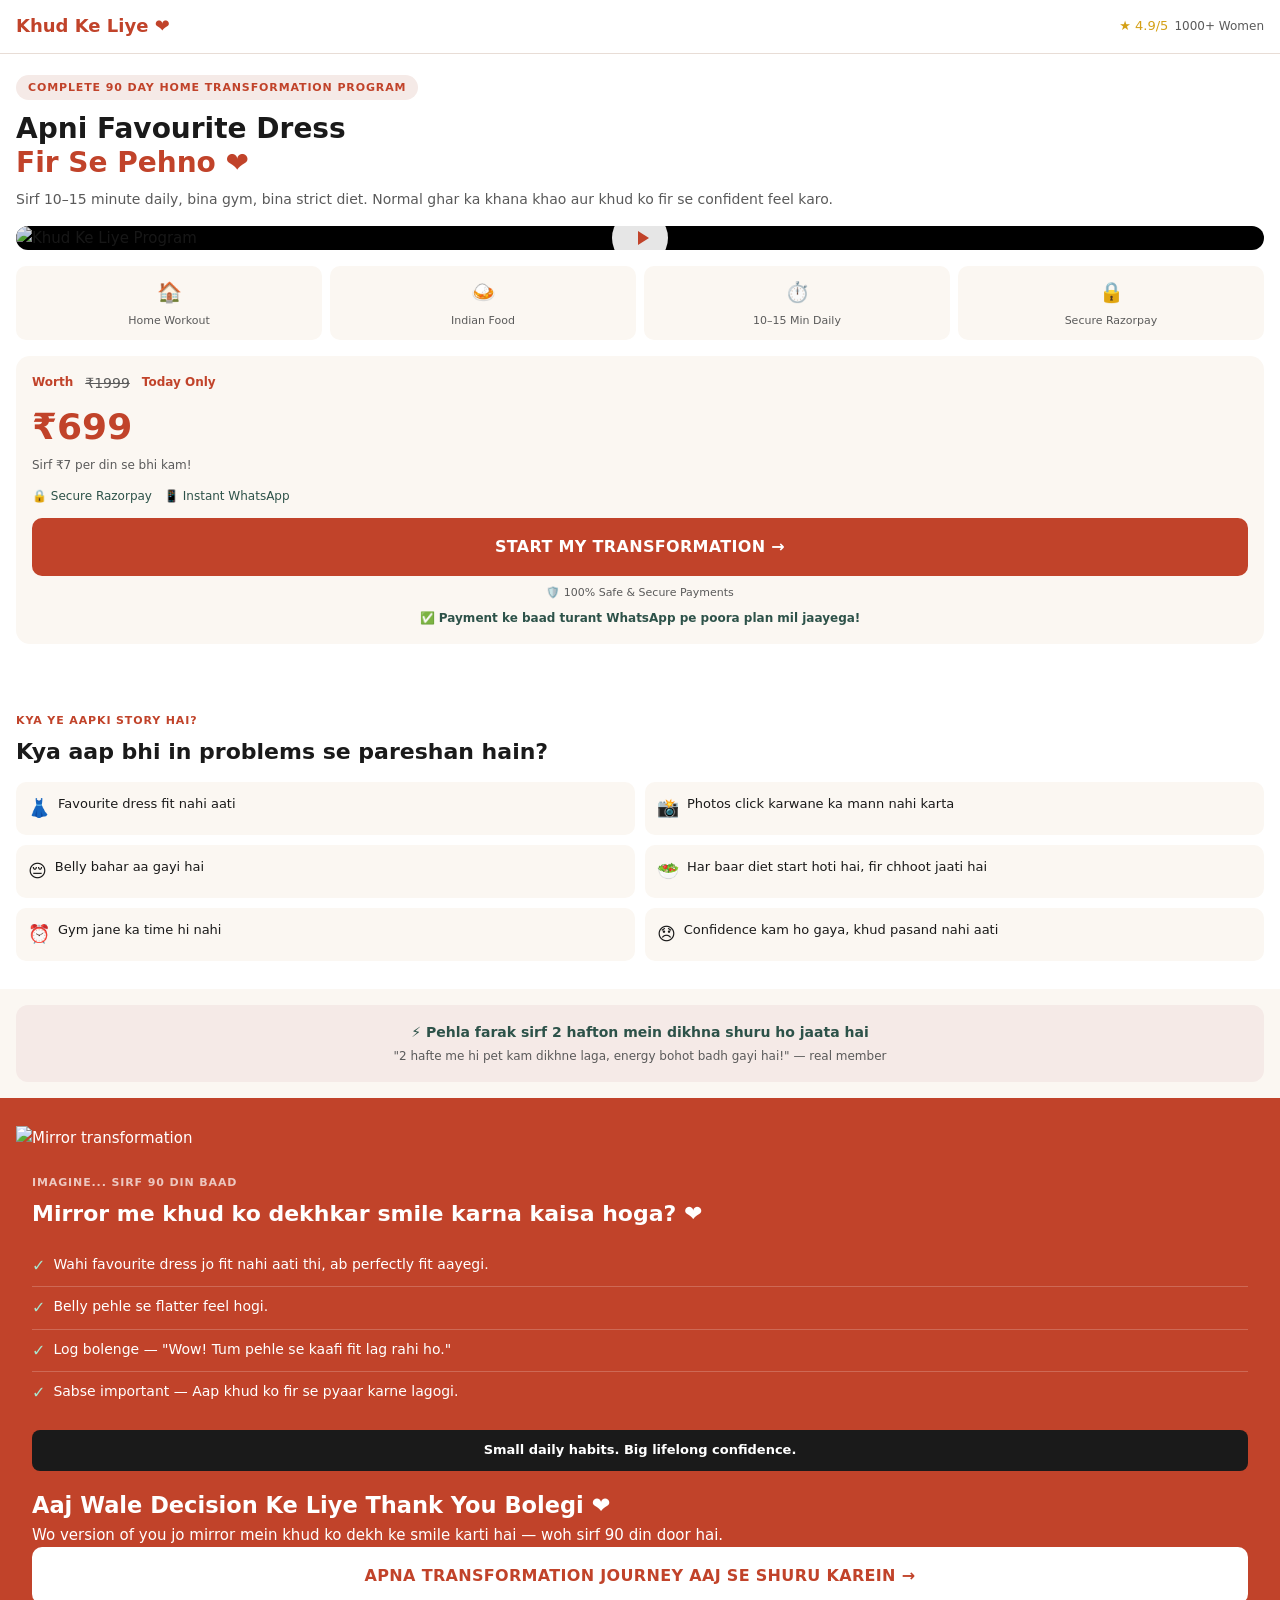
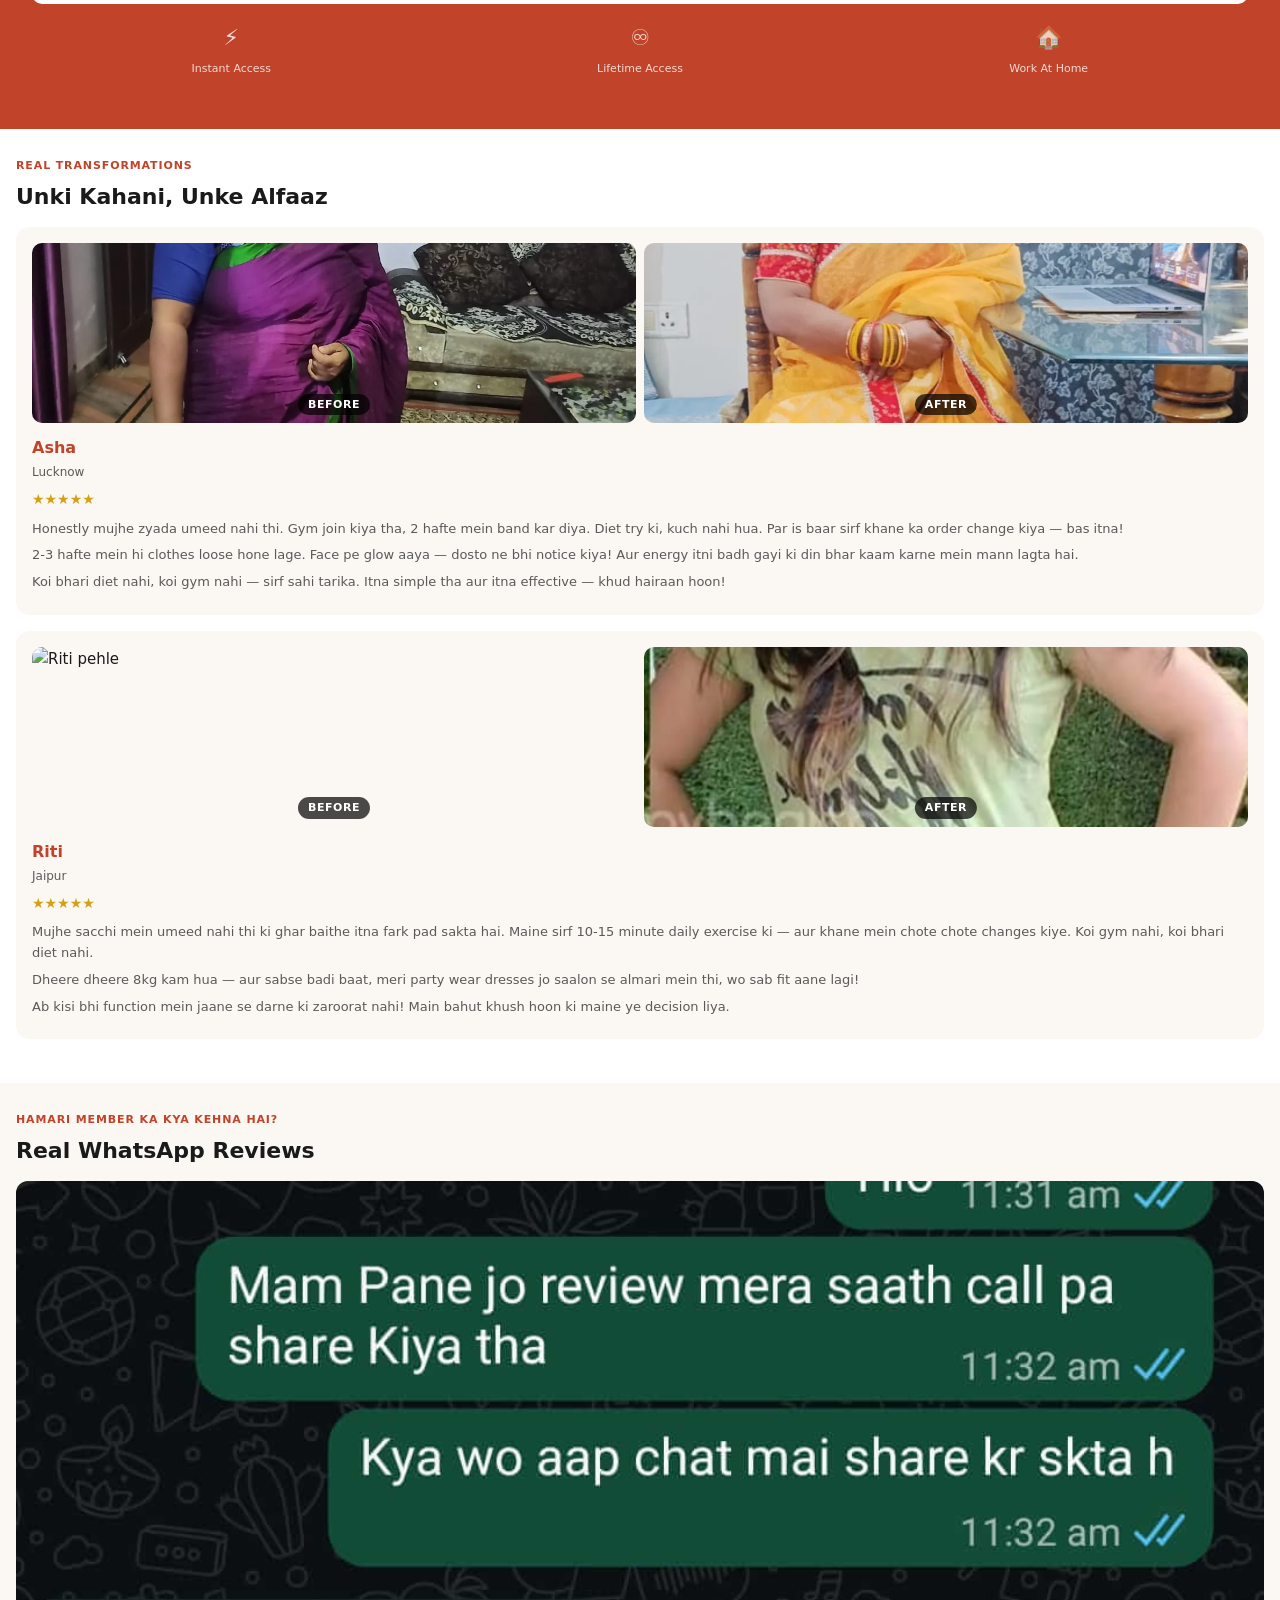
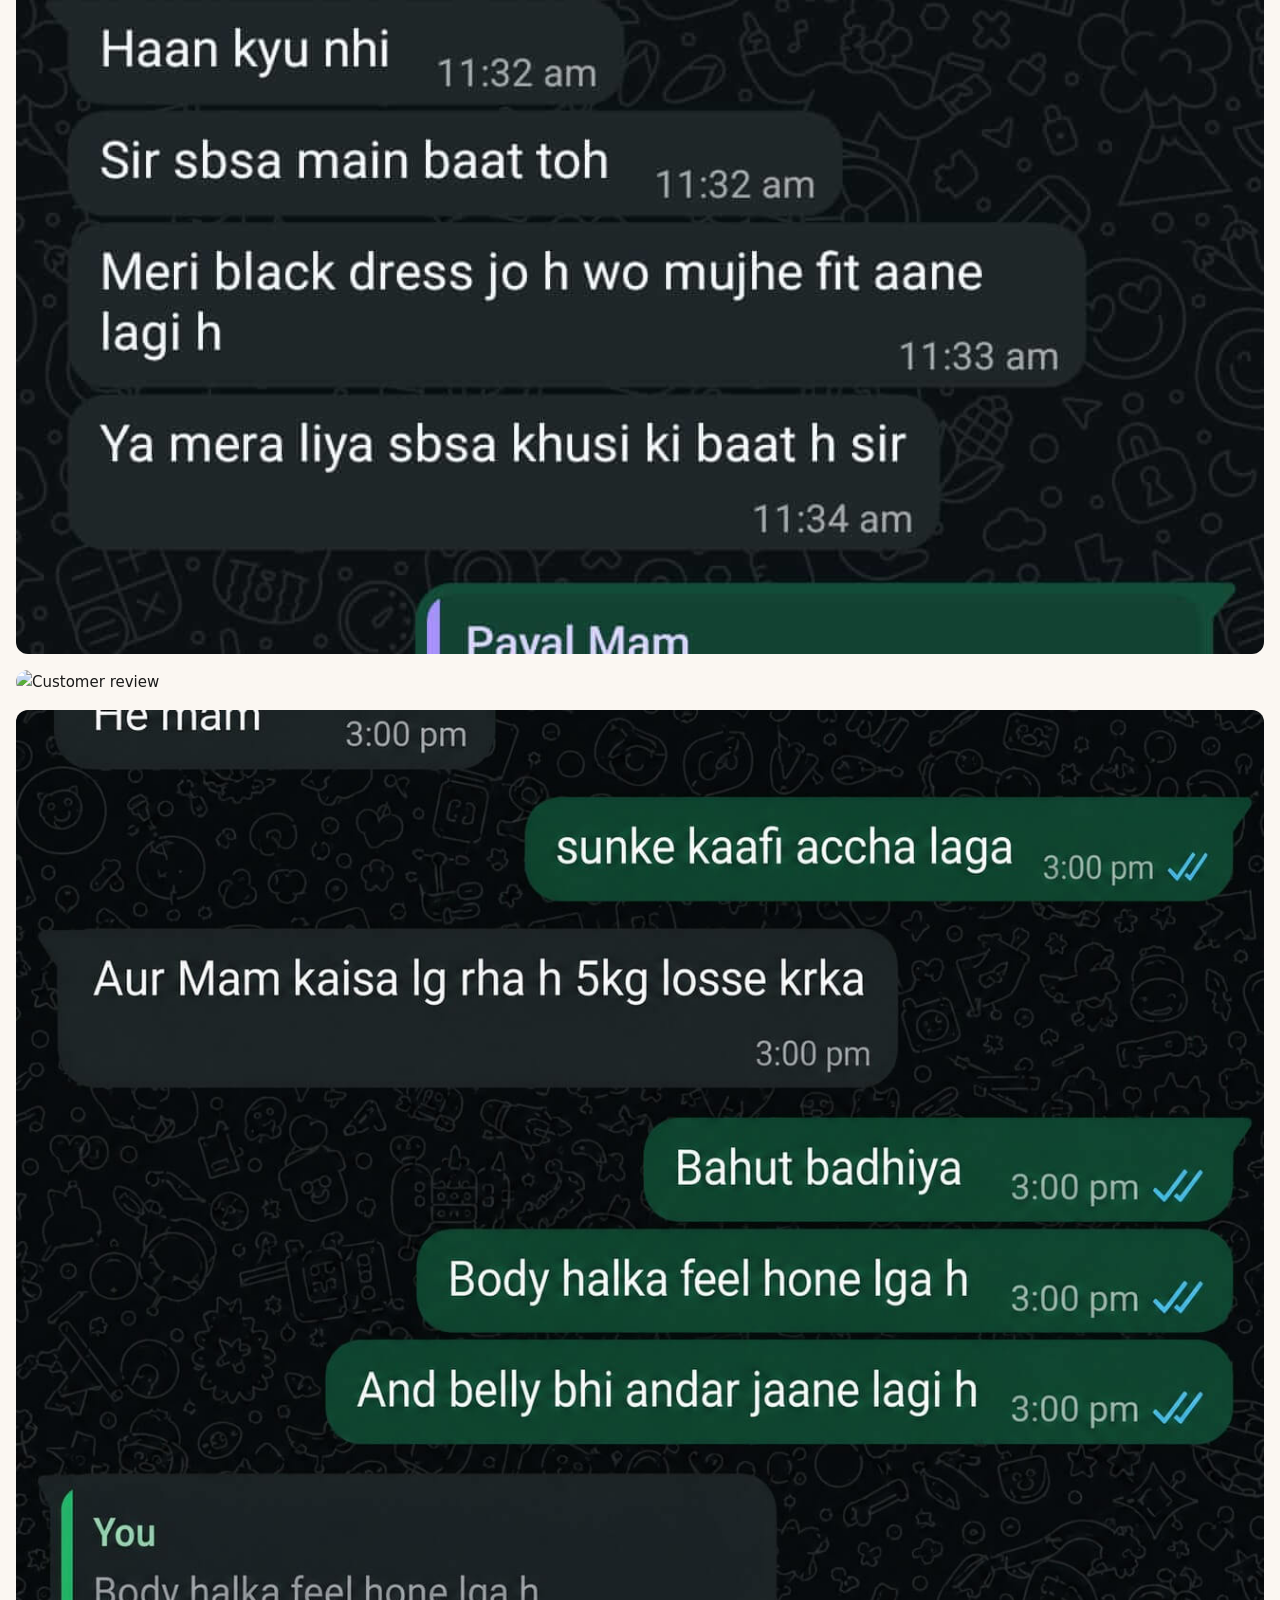
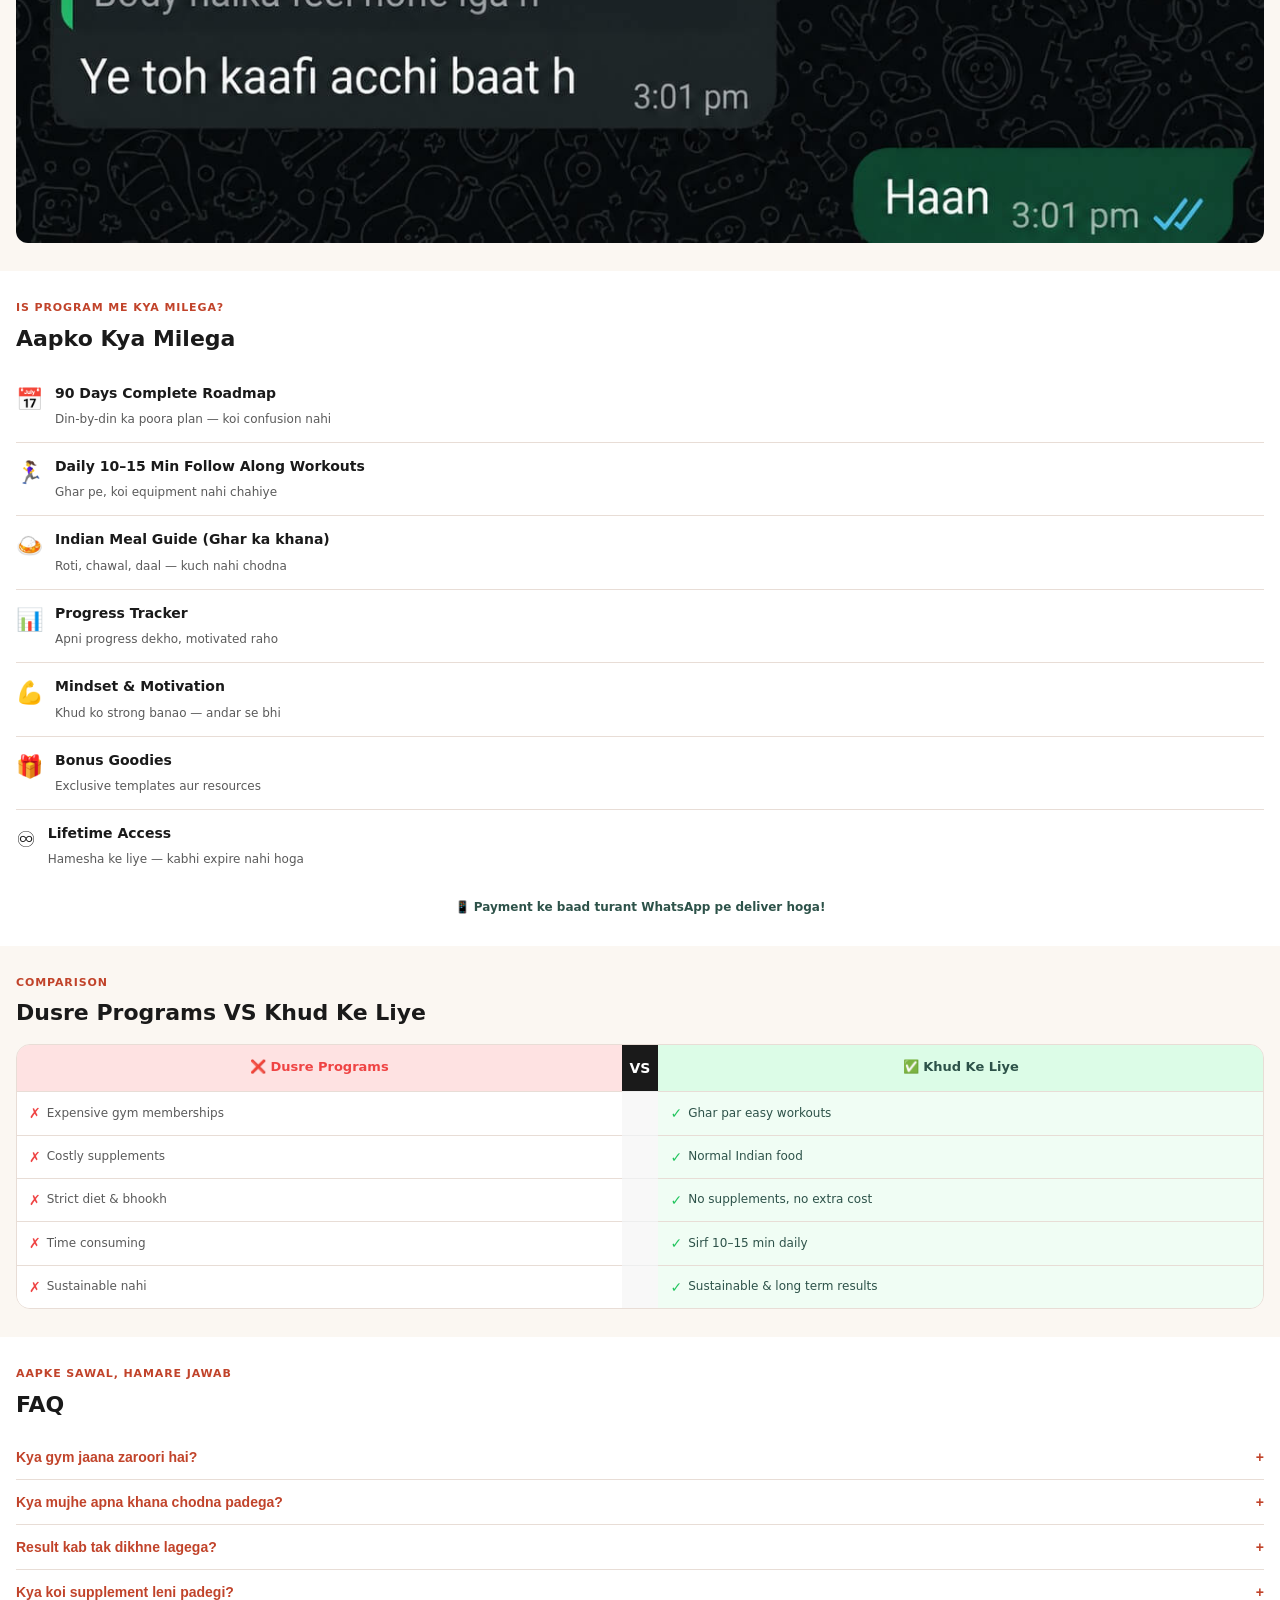
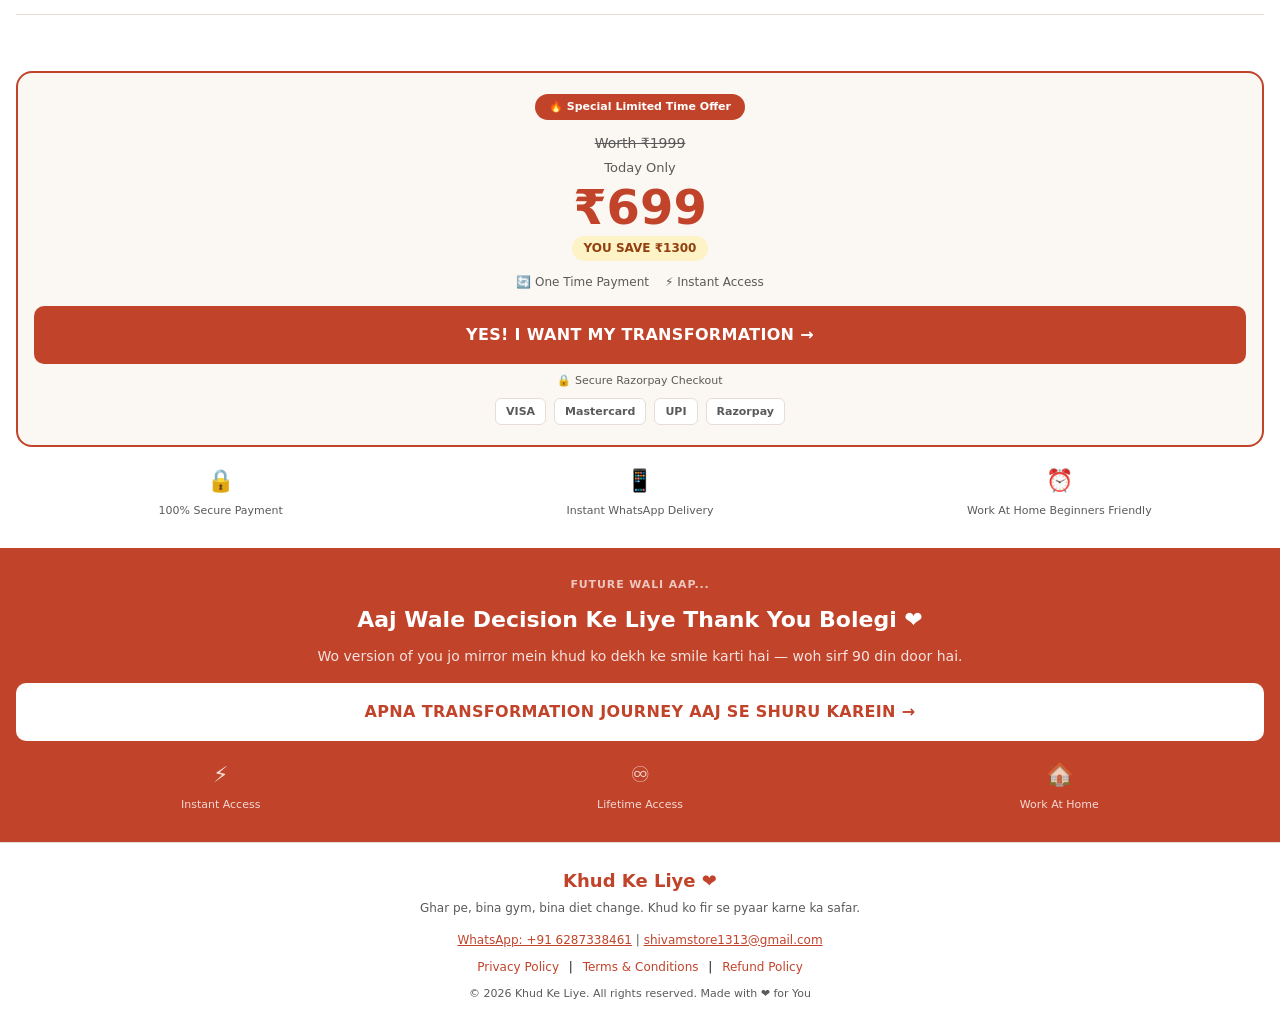
==== index.html @ dabe20fa "Update index.html" ====
<!DOCTYPE html>
<html lang="hi">
<head>
  <meta charset="UTF-8" />
  <meta name="viewport" content="width=device-width, initial-scale=1.0" />
  <title>Khud Ke Liye — Apni Favourite Dress Fir Se Pehno</title>
  <script>
      !function(f,b,e,v,n,t,s){if(f.fbq)return;n=f.fbq=function(){n.callMethod?
      n.callMethod.apply(n,arguments):n.queue.push(arguments)};if(!f._fbq)f._fbq=n;
      n.push=n;n.loaded=!0;n.version='2.0';n.queue=[];t=b.createElement(e);t.async=!0;
      t.src=v;s=b.getElementsByTagName(e)[0];s.parentNode.insertBefore(t,s)}(window,
      document,'script','https://connect.facebook.net/en_US/fbevents.js');
      fbq('init', '333263999459581');
      fbq('track', 'PageView');
    </script>
    <noscript><img height="1" width="1" style="display:none"
      src="https://www.facebook.com/tr?id=333263999459581&ev=PageView&noscript=1"
    /></noscript>
  <style>
    :root {
      --cream: #FBF7F2;
      --warm-white: #FFFFFF;
      --terracotta: #C1432A;
      --terracotta-light: #F5EAE7;
      --teal: #2D5249;
      --gold: #D4A017;
      --text-dark: #1A1A1A;
      --text-soft: #5A5A5A;
      --border: #E8DDD6;
      --green: #22C55E;
      --red-x: #EF4444;
    }

    * { margin: 0; padding: 0; box-sizing: border-box; }

    body {
      font-family: 'Segoe UI', system-ui, sans-serif;
      background: var(--cream);
      color: var(--text-dark);
      font-size: 15px;
      line-height: 1.6;
    }

    /* HEADER */
    .header {
      background: var(--warm-white);
      padding: 12px 16px;
      display: flex;
      align-items: center;
      justify-content: space-between;
      border-bottom: 1px solid var(--border);
      position: sticky;
      top: 0;
      z-index: 100;
    }
    .logo {
      font-size: 18px;
      font-weight: 700;
      color: var(--terracotta);
    }
    .rating-badge {
      display: flex;
      align-items: center;
      gap: 6px;
      font-size: 12px;
      color: var(--text-soft);
    }
    .stars-gold { color: var(--gold); font-size: 13px; }

    /* HERO */
    .hero {
      background: var(--warm-white);
      padding: 20px 16px 24px;
    }
    .hero-eyebrow {
      background: var(--terracotta-light);
      color: var(--terracotta);
      font-size: 11px;
      font-weight: 700;
      letter-spacing: 0.08em;
      text-transform: uppercase;
      padding: 4px 12px;
      border-radius: 20px;
      display: inline-block;
      margin-bottom: 12px;
    }
    .hero h1 {
      font-size: 28px;
      font-weight: 800;
      line-height: 1.2;
      color: var(--text-dark);
      margin-bottom: 8px;
    }
    .hero h1 span { color: var(--terracotta); }
    .hero-sub {
      font-size: 14px;
      color: var(--text-soft);
      margin-bottom: 16px;
    }

    /* VIDEO */
    .video-wrap {
      border-radius: 14px;
      overflow: hidden;
      margin-bottom: 16px;
      background: #000;
      position: relative;
      cursor: pointer;
    }
    .video-wrap img {
      width: 100%;
      display: block;
      opacity: 0.9;
    }
    .play-overlay {
      position: absolute;
      top: 50%;
      left: 50%;
      transform: translate(-50%, -50%);
      width: 56px;
      height: 56px;
      background: rgba(255,255,255,0.9);
      border-radius: 50%;
      display: flex;
      align-items: center;
      justify-content: center;
    }
    .play-overlay svg { width: 24px; height: 24px; fill: var(--terracotta); margin-left: 4px; }
    .video-iframe {
      display: none;
      width: 100%;
      aspect-ratio: 9/16;
      border: none;
    }
    .video-wrap.playing img,
    .video-wrap.playing .play-overlay { display: none; }
    .video-wrap.playing .video-iframe { display: block; }

    /* FEATURE ICONS */
    .feature-icons {
      display: grid;
      grid-template-columns: repeat(4, 1fr);
      gap: 8px;
      margin-bottom: 16px;
    }
    .feature-icon {
      background: var(--cream);
      border-radius: 10px;
      padding: 10px 6px;
      text-align: center;
      font-size: 11px;
      color: var(--text-soft);
    }
    .feature-icon span { display: block; font-size: 20px; margin-bottom: 4px; }

    /* PRICE BOX */
    .price-box {
      background: var(--cream);
      border-radius: 14px;
      padding: 16px;
      margin-bottom: 16px;
    }
    .price-row {
      display: flex;
      align-items: center;
      gap: 12px;
      margin-bottom: 4px;
    }
    .price-original {
      font-size: 14px;
      color: var(--text-soft);
      text-decoration: line-through;
    }
    .price-label { font-size: 12px; color: var(--terracotta); font-weight: 600; }
    .price-main {
      font-size: 36px;
      font-weight: 800;
      color: var(--terracotta);
    }
    .price-note { font-size: 12px; color: var(--text-soft); margin-bottom: 12px; }
    .trust-row {
      display: flex;
      gap: 12px;
      font-size: 12px;
      color: var(--teal);
      margin-bottom: 12px;
    }
    .trust-row span { display: flex; align-items: center; gap: 4px; }

    /* BUTTONS */
    .btn-primary {
      display: block;
      width: 100%;
      background: var(--terracotta);
      color: white;
      text-align: center;
      padding: 16px;
      border-radius: 10px;
      font-size: 16px;
      font-weight: 700;
      text-decoration: none;
      letter-spacing: 0.02em;
      margin-bottom: 8px;
    }
    .btn-secure {
      text-align: center;
      font-size: 11px;
      color: var(--text-soft);
    }
    .delivery-note {
      text-align: center;
      font-size: 12px;
      color: var(--teal);
      font-weight: 600;
      margin-top: 8px;
    }

    /* SECTION */
    section { padding: 28px 16px; }
    .section-eyebrow {
      font-size: 11px;
      font-weight: 700;
      color: var(--terracotta);
      letter-spacing: 0.08em;
      text-transform: uppercase;
      margin-bottom: 8px;
    }
    .section-title {
      font-size: 22px;
      font-weight: 800;
      line-height: 1.3;
      margin-bottom: 16px;
    }

    /* PAIN POINTS */
    .pain { background: var(--warm-white); }
    .pain-grid {
      display: grid;
      grid-template-columns: 1fr 1fr;
      gap: 10px;
    }
    .pain-card {
      background: var(--cream);
      border-radius: 10px;
      padding: 12px;
      font-size: 13px;
      display: flex;
      align-items: flex-start;
      gap: 8px;
    }
    .pain-card span { font-size: 18px; flex-shrink: 0; }

    /* IMAGINE */
    .imagine {
      background: var(--terracotta);
      color: white;
      padding: 28px 16px;
    }
    .imagine .section-eyebrow { color: rgba(255,255,255,0.7); }
    .imagine .section-title { color: white; }
    .imagine-list { list-style: none; }
    .imagine-list li {
      padding: 8px 0;
      border-bottom: 1px solid rgba(255,255,255,0.2);
      font-size: 14px;
      display: flex;
      align-items: flex-start;
      gap: 8px;
    }
    .imagine-list li:last-child { border-bottom: none; }
    .check-white { color: #A8E6CF; font-size: 16px; }

    /* TRANSFORMATIONS */
    .transformations { background: var(--warm-white); }
    .testimonial-card {
      background: var(--cream);
      border-radius: 14px;
      padding: 16px;
      margin-bottom: 16px;
    }
    .before-after {
      display: grid;
      grid-template-columns: 1fr 1fr;
      gap: 8px;
      margin-bottom: 12px;
    }
    .before-after figure { position: relative; }
    .before-after img {
      width: 100%;
      border-radius: 10px;
      display: block;
      object-fit: cover;
      height: 180px;
    }
    .ba-label {
      position: absolute;
      bottom: 8px;
      left: 50%;
      transform: translateX(-50%);
      background: rgba(0,0,0,0.7);
      color: white;
      font-size: 11px;
      font-weight: 700;
      padding: 2px 10px;
      border-radius: 20px;
      text-transform: uppercase;
      letter-spacing: 0.05em;
    }
    .testimonial-name {
      font-size: 16px;
      font-weight: 700;
      color: var(--terracotta);
      margin-bottom: 2px;
    }
    .testimonial-loc { font-size: 12px; color: var(--text-soft); margin-bottom: 6px; }
    .stars { color: var(--gold); font-size: 14px; margin-bottom: 8px; }
    .testimonial-card p { font-size: 13px; color: var(--text-soft); margin-bottom: 6px; line-height: 1.6; }

    /* WHATSAPP REVIEWS */
    .wa-reviews { background: var(--cream); }
    .wa-chat {
      background: #E9FBE9;
      border-radius: 12px;
      padding: 12px 14px;
      margin-bottom: 10px;
      font-size: 13px;
      position: relative;
      max-width: 85%;
    }
    .wa-chat::before {
      content: '';
      position: absolute;
      left: -8px;
      top: 12px;
      border: 8px solid transparent;
      border-right-color: #E9FBE9;
      border-left: 0;
    }
    .wa-time { font-size: 10px; color: #888; margin-top: 4px; text-align: right; }
    .wa-header {
      display: flex;
      align-items: center;
      gap: 10px;
      margin-bottom: 12px;
    }
    .wa-avatar {
      width: 36px;
      height: 36px;
      border-radius: 50%;
      background: var(--terracotta);
      display: flex;
      align-items: center;
      justify-content: center;
      color: white;
      font-weight: 700;
      font-size: 14px;
    }

    /* WHAT YOU GET */
    .benefits { background: var(--warm-white); }
    .benefit-list { list-style: none; }
    .benefit-item {
      display: flex;
      align-items: flex-start;
      gap: 12px;
      padding: 12px 0;
      border-bottom: 1px solid var(--border);
    }
    .benefit-item:last-child { border-bottom: none; }
    .benefit-icon { font-size: 22px; flex-shrink: 0; }
    .benefit-text strong { display: block; font-size: 14px; margin-bottom: 2px; }
    .benefit-text span { font-size: 12px; color: var(--text-soft); }

    /* VS TABLE */
    .vs-section { background: var(--cream); }
    .vs-table {
      display: grid;
      grid-template-columns: 1fr auto 1fr;
      gap: 0;
      border-radius: 14px;
      overflow: hidden;
      border: 1px solid var(--border);
    }
    .vs-col { padding: 0; }
    .vs-header {
      padding: 12px;
      text-align: center;
      font-size: 13px;
      font-weight: 700;
    }
    .vs-header.bad { background: #FEE2E2; color: var(--red-x); }
    .vs-header.good { background: #DCFCE7; color: var(--teal); }
    .vs-middle-header {
      padding: 12px 8px;
      background: var(--text-dark);
      color: white;
      font-weight: 800;
      font-size: 14px;
      text-align: center;
    }
    .vs-row {
      display: contents;
    }
    .vs-cell {
      padding: 10px 12px;
      font-size: 12px;
      border-top: 1px solid var(--border);
      display: flex;
      align-items: center;
      gap: 6px;
    }
    .vs-cell.bad { background: #fff; color: var(--text-soft); }
    .vs-cell.good { background: #F0FDF4; color: var(--teal); }
    .vs-cell.mid { background: #F8F8F8; border-top: 1px solid #eee; }
    .x-icon { color: var(--red-x); font-size: 14px; }
    .check-icon { color: var(--green); font-size: 14px; }

    /* FAQ */
    .faq { background: var(--warm-white); }
    .faq-item {
      border-bottom: 1px solid var(--border);
    }
    .faq-q {
      width: 100%;
      background: none;
      border: none;
      padding: 14px 0;
      text-align: left;
      font-size: 14px;
      font-weight: 600;
      color: var(--terracotta);
      cursor: pointer;
      display: flex;
      justify-content: space-between;
      align-items: center;
    }
    .faq-a {
      font-size: 13px;
      color: var(--text-soft);
      padding-bottom: 14px;
      display: none;
      line-height: 1.6;
    }
    .faq-a.open { display: block; }

    /* FINAL CTA */
    .final-cta { background: var(--warm-white); padding: 28px 16px; }
    .final-offer {
      background: var(--cream);
      border: 2px solid var(--terracotta);
      border-radius: 16px;
      padding: 20px 16px;
      text-align: center;
      margin-bottom: 16px;
    }
    .offer-badge {
      background: var(--terracotta);
      color: white;
      font-size: 11px;
      font-weight: 700;
      padding: 4px 14px;
      border-radius: 20px;
      display: inline-block;
      margin-bottom: 12px;
    }
    .offer-original {
      font-size: 14px;
      color: var(--text-soft);
      text-decoration: line-through;
      margin-bottom: 4px;
    }
    .offer-price {
      font-size: 48px;
      font-weight: 800;
      color: var(--terracotta);
      line-height: 1;
      margin-bottom: 4px;
    }
    .offer-save {
      background: #FEF3C7;
      color: #92400E;
      font-size: 12px;
      font-weight: 700;
      padding: 3px 12px;
      border-radius: 20px;
      display: inline-block;
      margin-bottom: 12px;
    }
    .payment-methods {
      display: flex;
      justify-content: center;
      gap: 8px;
      margin-top: 8px;
    }
    .pm-badge {
      background: white;
      border: 1px solid var(--border);
      border-radius: 6px;
      padding: 4px 10px;
      font-size: 11px;
      font-weight: 600;
      color: var(--text-soft);
    }

    /* TRUST BADGES */
    .trust-badges {
      display: grid;
      grid-template-columns: repeat(3, 1fr);
      gap: 10px;
      margin-top: 16px;
    }
    .trust-badge {
      text-align: center;
      font-size: 11px;
      color: var(--text-soft);
    }
    .trust-badge span { display: block; font-size: 22px; margin-bottom: 4px; }

    /* FUTURE */
    .future { background: var(--terracotta); padding: 28px 16px; text-align: center; }
    .future h2 { color: white; font-size: 22px; font-weight: 800; margin-bottom: 8px; }
    .future p { color: rgba(255,255,255,0.85); font-size: 14px; margin-bottom: 16px; }
    .future img { width: 100%; max-width: 280px; border-radius: 14px; margin: 0 auto 20px; display: block; }

    /* FOOTER */
    footer {
      background: var(--warm-white);
      border-top: 1px solid var(--border);
      padding: 24px 16px;
      text-align: center;
    }
    .footer-logo { font-size: 18px; font-weight: 700; color: var(--terracotta); margin-bottom: 4px; }
    .footer-tagline { font-size: 12px; color: var(--text-soft); margin-bottom: 12px; }
    .footer-links { font-size: 12px; margin-bottom: 8px; }
    .footer-links a { color: var(--terracotta); text-decoration: none; margin: 0 6px; }
    .footer-copy { font-size: 11px; color: var(--text-soft); }
    .footer-contact { font-size: 12px; color: var(--text-soft); margin-bottom: 8px; }
    .footer-contact a { color: var(--terracotta); }
  </style>
</head>
<body>

<!-- HEADER -->
<header class="header">
  <div class="logo">Khud Ke Liye ❤️</div>
  <div class="rating-badge">
    <span class="stars-gold">★ 4.9/5</span>
    <span>1000+ Women</span>
  </div>
</header>

<!-- HERO -->
<section class="hero">
  <div class="hero-eyebrow">Complete 90 Day Home Transformation Program</div>
  <h1>Apni Favourite Dress<br /><span>Fir Se Pehno ❤️</span></h1>
  <p class="hero-sub">Sirf 10–15 minute daily, bina gym, bina strict diet. Normal ghar ka khana khao aur khud ko fir se confident feel karo.</p>

  <!-- VIDEO -->
  <div class="video-wrap" id="videoWrap" onclick="playVideo()">
    <img src="https://img.youtube.com/vi/IlsJGDzXMPI/maxresdefault.jpg" alt="Khud Ke Liye Program" />
    <div class="play-overlay">
      <svg viewBox="0 0 24 24"><path d="M8 5v14l11-7z"/></svg>
    </div>
    <iframe class="video-iframe" id="videoFrame"
      src=""
      allow="accelerometer; autoplay; clipboard-write; encrypted-media; gyroscope; picture-in-picture"
      allowfullscreen></iframe>
  </div>

  <!-- FEATURE ICONS -->
  <div class="feature-icons">
    <div class="feature-icon"><span>🏠</span>Home Workout</div>
    <div class="feature-icon"><span>🍛</span>Indian Food</div>
    <div class="feature-icon"><span>⏱️</span>10–15 Min Daily</div>
    <div class="feature-icon"><span>🔒</span>Secure Razorpay</div>
  </div>

  <!-- PRICE -->
  <div class="price-box">
    <div class="price-row">
      <span class="price-label">Worth</span>
      <span class="price-original">₹1999</span>
      <span class="price-label">Today Only</span>
    </div>
    <div class="price-main">₹699</div>
    <div class="price-note">Sirf ₹7 per din se bhi kam!</div>
    <div class="trust-row">
      <span>🔒 Secure Razorpay</span>
      <span>📱 Instant WhatsApp</span>
    </div>
    <a href="https://rzp.io/rzp/ROb5RFl1" target="_blank" class="btn-primary" onclick="fbq('track', 'InitiateCheckout');">START MY TRANSFORMATION →</a>
    <div class="btn-secure">🛡️ 100% Safe & Secure Payments</div>
    <div class="delivery-note">✅ Payment ke baad turant WhatsApp pe poora plan mil jaayega!</div>
  </div>
</section>

<!-- PAIN POINTS -->
<section class="pain">
  <div class="section-eyebrow">Kya ye aapki story hai?</div>
  <h2 class="section-title">Kya aap bhi in problems se pareshan hain?</h2>
  <div class="pain-grid">
    <div class="pain-card"><span>👗</span>Favourite dress fit nahi aati</div>
    <div class="pain-card"><span>📸</span>Photos click karwane ka mann nahi karta</div>
    <div class="pain-card"><span>😔</span>Belly bahar aa gayi hai</div>
    <div class="pain-card"><span>🥗</span>Har baar diet start hoti hai, fir chhoot jaati hai</div>
    <div class="pain-card"><span>⏰</span>Gym jane ka time hi nahi</div>
    <div class="pain-card"><span>😞</span>Confidence kam ho gaya, khud pasand nahi aati</div>
  </div>
</section>
  <!-- FIRST RESULTS TRUST STRIP -->
<div style="background:var(--terracotta-light);padding:16px 20px;text-align:center;border-radius:12px;margin:16px;">
  <p style="color:var(--teal);font-weight:700;font-size:14px;margin:0;">⚡ Pehla farak sirf 2 hafton mein dikhna shuru ho jaata hai</p>
  <p style="color:var(--text-soft);font-size:12px;margin-top:4px;">"2 hafte me hi pet kam dikhne laga, energy bohot badh gayi hai!" — real member</p>
</div>

<!-- FUTURE -->
<section class="imagine">
  <img src="mirror.jpg" alt="Mirror transformation" style="width:100%;max-width:none;display:block;height:auto;max-height:480px;object-fit:cover;object-position:center;" />
  <div style="padding:24px 16px;">
    <div class="section-eyebrow" style="color:rgba(255,255,255,0.7);">Imagine... Sirf 90 din baad</div>
    <h2 class="section-title" style="color:white;">Mirror me khud ko dekhkar smile karna kaisa hoga? ❤️</h2>
    <ul class="imagine-list">
      <li><span class="check-white">✓</span>Wahi favourite dress jo fit nahi aati thi, ab perfectly fit aayegi.</li>
      <li><span class="check-white">✓</span>Belly pehle se flatter feel hogi.</li>
      <li><span class="check-white">✓</span>Log bolenge — "Wow! Tum pehle se kaafi fit lag rahi ho."</li>
      <li><span class="check-white">✓</span>Sabse important — Aap khud ko fir se pyaar karne lagogi.</li>
    </ul>
    <div style="background:#1A1A1A;color:white;padding:10px 16px;border-radius:8px;font-size:13px;font-weight:600;margin-top:16px;text-align:center;">Small daily habits. Big lifelong confidence.</div>
    <h2 style="margin-top:16px;">Aaj Wale Decision Ke Liye Thank You Bolegi ❤️</h2>
    <p>Wo version of you jo mirror mein khud ko dekh ke smile karti hai — woh sirf 90 din door hai.</p>
    <a href="https://rzp.io/rzp/ROb5RFl1" target="_blank" class="btn-primary" style="background:white;color:var(--terracotta);" onclick="fbq('track', 'InitiateCheckout');">APNA TRANSFORMATION JOURNEY AAJ SE SHURU KAREIN →</a>
    <div class="trust-badges" style="margin-top:16px;">
      <div class="trust-badge" style="color:rgba(255,255,255,0.8);"><span>⚡</span>Instant Access</div>
      <div class="trust-badge" style="color:rgba(255,255,255,0.8);"><span>♾️</span>Lifetime Access</div>
      <div class="trust-badge" style="color:rgba(255,255,255,0.8);"><span>🏠</span>Work At Home</div>
    </div>
  </div>
</section>

<!-- REAL TRANSFORMATIONS -->
<section class="transformations">
  <div class="section-eyebrow">Real Transformations</div>
  <h2 class="section-title">Unki Kahani, Unke Alfaaz</h2>

  <!-- Asha -->
  <div class="testimonial-card">
    <div class="before-after">
      <figure>
        <img src="lady-before.webp" alt="Asha pehle" />
        <div class="ba-label">Before</div>
      </figure>
      <figure>
        <img src="lady-after.webp" alt="Asha ab" />
        <div class="ba-label">After</div>
      </figure>
    </div>
    <div class="testimonial-name">Asha</div>
    <div class="testimonial-loc">Lucknow</div>
    <div class="stars">★★★★★</div>
    <p>Honestly mujhe zyada umeed nahi thi. Gym join kiya tha, 2 hafte mein band kar diya. Diet try ki, kuch nahi hua. Par is baar sirf khane ka order change kiya — bas itna!</p>
    <p>2-3 hafte mein hi clothes loose hone lage. Face pe glow aaya — dosto ne bhi notice kiya! Aur energy itni badh gayi ki din bhar kaam karne mein mann lagta hai.</p>
    <p>Koi bhari diet nahi, koi gym nahi — sirf sahi tarika. Itna simple tha aur itna effective — khud hairaan hoon!</p>
  </div>

  <!-- Riti -->
  <div class="testimonial-card">
    <div class="before-after">
      <figure>
        <img src="riti-before.webp.jpeg" alt="Riti pehle" />
        <div class="ba-label">Before</div>
      </figure>
      <figure>
        <img src="riti-after.webp.jpeg" alt="Riti ab" />
        <div class="ba-label">After</div>
      </figure>
    </div>
    <div class="testimonial-name">Riti</div>
    <div class="testimonial-loc">Jaipur</div>
    <div class="stars">★★★★★</div>
    <p>Mujhe sacchi mein umeed nahi thi ki ghar baithe itna fark pad sakta hai. Maine sirf 10-15 minute daily exercise ki — aur khane mein chote chote changes kiye. Koi gym nahi, koi bhari diet nahi.</p>
    <p>Dheere dheere 8kg kam hua — aur sabse badi baat, meri party wear dresses jo saalon se almari mein thi, wo sab fit aane lagi!</p>
    <p>Ab kisi bhi function mein jaane se darne ki zaroorat nahi! Main bahut khush hoon ki maine ye decision liya.</p>
  </div>

</section>

<!-- WHATSAPP REVIEWS -->
<section class="wa-reviews">
  <div class="section-eyebrow">Hamari Member Ka Kya Kehna Hai?</div>
  <h2 class="section-title">Real WhatsApp Reviews</h2>
  <div style="display:flex;flex-direction:column;gap:16px;">
    <img src="review1.jpeg" alt="Customer review" style="width:100%;border-radius:12px;display:block;" />
    <img src="review2.jpeg" alt="Customer review" style="width:100%;border-radius:12px;display:block;" />
    <img src="review3.jpeg" alt="Customer review" style="width:100%;border-radius:12px;display:block;" />
  </div>
</section>
</section>

<!-- WHAT YOU GET -->
<section class="benefits">
  <div class="section-eyebrow">Is Program Me Kya Milega?</div>
  <h2 class="section-title">Aapko Kya Milega</h2>
  <ul class="benefit-list">
    <li class="benefit-item">
      <span class="benefit-icon">📅</span>
      <div class="benefit-text"><strong>90 Days Complete Roadmap</strong><span>Din-by-din ka poora plan — koi confusion nahi</span></div>
    </li>
    <li class="benefit-item">
      <span class="benefit-icon">🏃‍♀️</span>
      <div class="benefit-text"><strong>Daily 10–15 Min Follow Along Workouts</strong><span>Ghar pe, koi equipment nahi chahiye</span></div>
    </li>
    <li class="benefit-item">
      <span class="benefit-icon">🍛</span>
      <div class="benefit-text"><strong>Indian Meal Guide (Ghar ka khana)</strong><span>Roti, chawal, daal — kuch nahi chodna</span></div>
    </li>
    <li class="benefit-item">
      <span class="benefit-icon">📊</span>
      <div class="benefit-text"><strong>Progress Tracker</strong><span>Apni progress dekho, motivated raho</span></div>
    </li>
    <li class="benefit-item">
      <span class="benefit-icon">💪</span>
      <div class="benefit-text"><strong>Mindset & Motivation</strong><span>Khud ko strong banao — andar se bhi</span></div>
    </li>
    <li class="benefit-item">
      <span class="benefit-icon">🎁</span>
      <div class="benefit-text"><strong>Bonus Goodies</strong><span>Exclusive templates aur resources</span></div>
    </li>
    <li class="benefit-item">
      <span class="benefit-icon">♾️</span>
      <div class="benefit-text"><strong>Lifetime Access</strong><span>Hamesha ke liye — kabhi expire nahi hoga</span></div>
    </li>
  </ul>
  <div class="delivery-note" style="margin-top:16px;">📱 Payment ke baad turant WhatsApp pe deliver hoga!</div>
</section>

<!-- VS TABLE -->
<section class="vs-section">
  <div class="section-eyebrow">Comparison</div>
  <h2 class="section-title">Dusre Programs VS Khud Ke Liye</h2>
  <div class="vs-table">
    <div class="vs-header bad">❌ Dusre Programs</div>
    <div class="vs-middle-header">VS</div>
    <div class="vs-header good">✅ Khud Ke Liye</div>

    <div class="vs-cell bad"><span class="x-icon">✗</span>Expensive gym memberships</div>
    <div class="vs-cell mid"></div>
    <div class="vs-cell good"><span class="check-icon">✓</span>Ghar par easy workouts</div>

    <div class="vs-cell bad"><span class="x-icon">✗</span>Costly supplements</div>
    <div class="vs-cell mid"></div>
    <div class="vs-cell good"><span class="check-icon">✓</span>Normal Indian food</div>

    <div class="vs-cell bad"><span class="x-icon">✗</span>Strict diet & bhookh</div>
    <div class="vs-cell mid"></div>
    <div class="vs-cell good"><span class="check-icon">✓</span>No supplements, no extra cost</div>

    <div class="vs-cell bad"><span class="x-icon">✗</span>Time consuming</div>
    <div class="vs-cell mid"></div>
    <div class="vs-cell good"><span class="check-icon">✓</span>Sirf 10–15 min daily</div>

    <div class="vs-cell bad"><span class="x-icon">✗</span>Sustainable nahi</div>
    <div class="vs-cell mid"></div>
    <div class="vs-cell good"><span class="check-icon">✓</span>Sustainable & long term results</div>
  </div>
</section>

<!-- FAQ -->
<section class="faq">
  <div class="section-eyebrow">Aapke Sawal, Hamare Jawab</div>
  <h2 class="section-title">FAQ</h2>
  <div class="faq-item">
    <button class="faq-q" onclick="toggleFaq(this)">Kya gym jaana zaroori hai? <span>+</span></button>
    <div class="faq-a">Bilkul nahi! Ye program sirf ghar pe kiya ja sakta hai — koi equipment ya gym ki zaroorat nahi.</div>
  </div>
  <div class="faq-item">
    <button class="faq-q" onclick="toggleFaq(this)">Kya mujhe apna khana chodna padega? <span>+</span></button>
    <div class="faq-a">Nahi! Roti, chawal, daal — sab kuch khate rahein. Sirf khane ke order mein thoda change hoga.</div>
  </div>
  <div class="faq-item">
    <button class="faq-q" onclick="toggleFaq(this)">Result kab tak dikhne lagega? <span>+</span></button>
    <div class="faq-a">Zyadatar members ko 2 hafte mein hi visible fark dikhna shuru ho jaata hai!</div>
  </div>
  <div class="faq-item">
    <button class="faq-q" onclick="toggleFaq(this)">Kya koi supplement leni padegi? <span>+</span></button>
    <div class="faq-a">Bilkul nahi! Koi supplement, powder ya extra kharcha nahi — sirf real, sustainable changes.</div>
  </div>
</section>

<!-- FINAL CTA -->
<section class="final-cta">
  <div class="final-offer">
    <div class="offer-badge">🔥 Special Limited Time Offer</div>
    <div class="offer-original">Worth ₹1999</div>
    <div style="font-size:13px;color:var(--text-soft);margin-bottom:4px;">Today Only</div>
    <div class="offer-price">₹699</div>
    <div class="offer-save">YOU SAVE ₹1300</div>
    <div style="display:flex;justify-content:center;gap:16px;font-size:12px;color:var(--text-soft);margin-bottom:14px;">
      <span>🔄 One Time Payment</span>
      <span>⚡ Instant Access</span>
    </div>
    <a href="https://rzp.io/rzp/ROb5RFl1" target="_blank" class="btn-primary" onclick="fbq('track', 'InitiateCheckout');">YES! I WANT MY TRANSFORMATION →</a>
    <div class="btn-secure" style="margin-top:8px;">🔒 Secure Razorpay Checkout</div>
    <div class="payment-methods">
      <span class="pm-badge">VISA</span>
      <span class="pm-badge">Mastercard</span>
      <span class="pm-badge">UPI</span>
      <span class="pm-badge">Razorpay</span>
    </div>
  </div>
  <div class="trust-badges">
    <div class="trust-badge"><span>🔒</span>100% Secure Payment</div>
    <div class="trust-badge"><span>📱</span>Instant WhatsApp Delivery</div>
    <div class="trust-badge"><span>⏰</span>Work At Home Beginners Friendly</div>
  </div>
</section>

<!-- FUTURE -->
<section class="future">
  <div class="section-eyebrow" style="color:rgba(255,255,255,0.7);">Future Wali Aap...</div>
  <h2>Aaj Wale Decision Ke Liye Thank You Bolegi ❤️</h2>
  <p>Wo version of you jo mirror mein khud ko dekh ke smile karti hai — woh sirf 90 din door hai.</p>
  <a href="https://rzp.io/rzp/ROb5RFl1" target="_blank" class="btn-primary" style="background:white;color:var(--terracotta);" onclick="fbq('track', 'InitiateCheckout');">APNA TRANSFORMATION JOURNEY AAJ SE SHURU KAREIN →</a>
  <div class="trust-badges" style="margin-top:16px;">
    <div class="trust-badge" style="color:rgba(255,255,255,0.8);"><span>⚡</span>Instant Access</div>
    <div class="trust-badge" style="color:rgba(255,255,255,0.8);"><span>♾️</span>Lifetime Access</div>
    <div class="trust-badge" style="color:rgba(255,255,255,0.8);"><span>🏠</span>Work At Home</div>
  </div>
</section>

<!-- FOOTER -->
<footer>
  <div class="footer-logo">Khud Ke Liye ❤️</div>
  <div class="footer-tagline">Ghar pe, bina gym, bina diet change. Khud ko fir se pyaar karne ka safar.</div>
  <div class="footer-contact">
    <a href="https://wa.me/916287338461">WhatsApp: +91 6287338461</a> |
    <a href="mailto:shivamstore1313@gmail.com">shivamstore1313@gmail.com</a>
  </div>
  <div class="footer-links">
    <a href="privacy-policy.html">Privacy Policy</a> |
    <a href="terms.html">Terms & Conditions</a> |
    <a href="refund-policy.html">Refund Policy</a>
  </div>
  <div class="footer-copy">© 2026 Khud Ke Liye. All rights reserved. Made with ❤️ for You</div>
</footer>

<script>
  function playVideo() {
    const wrap = document.getElementById('videoWrap');
    const frame = document.getElementById('videoFrame');
    frame.src = 'https://www.youtube.com/embed/IlsJGDzXMPI?autoplay=1';
    wrap.classList.add('playing');
  }

  function toggleFaq(btn) {
    const answer = btn.nextElementSibling;
    const icon = btn.querySelector('span');
    answer.classList.toggle('open');
    icon.textContent = answer.classList.contains('open') ? '−' : '+';
  }
</script>

</body>
</html>
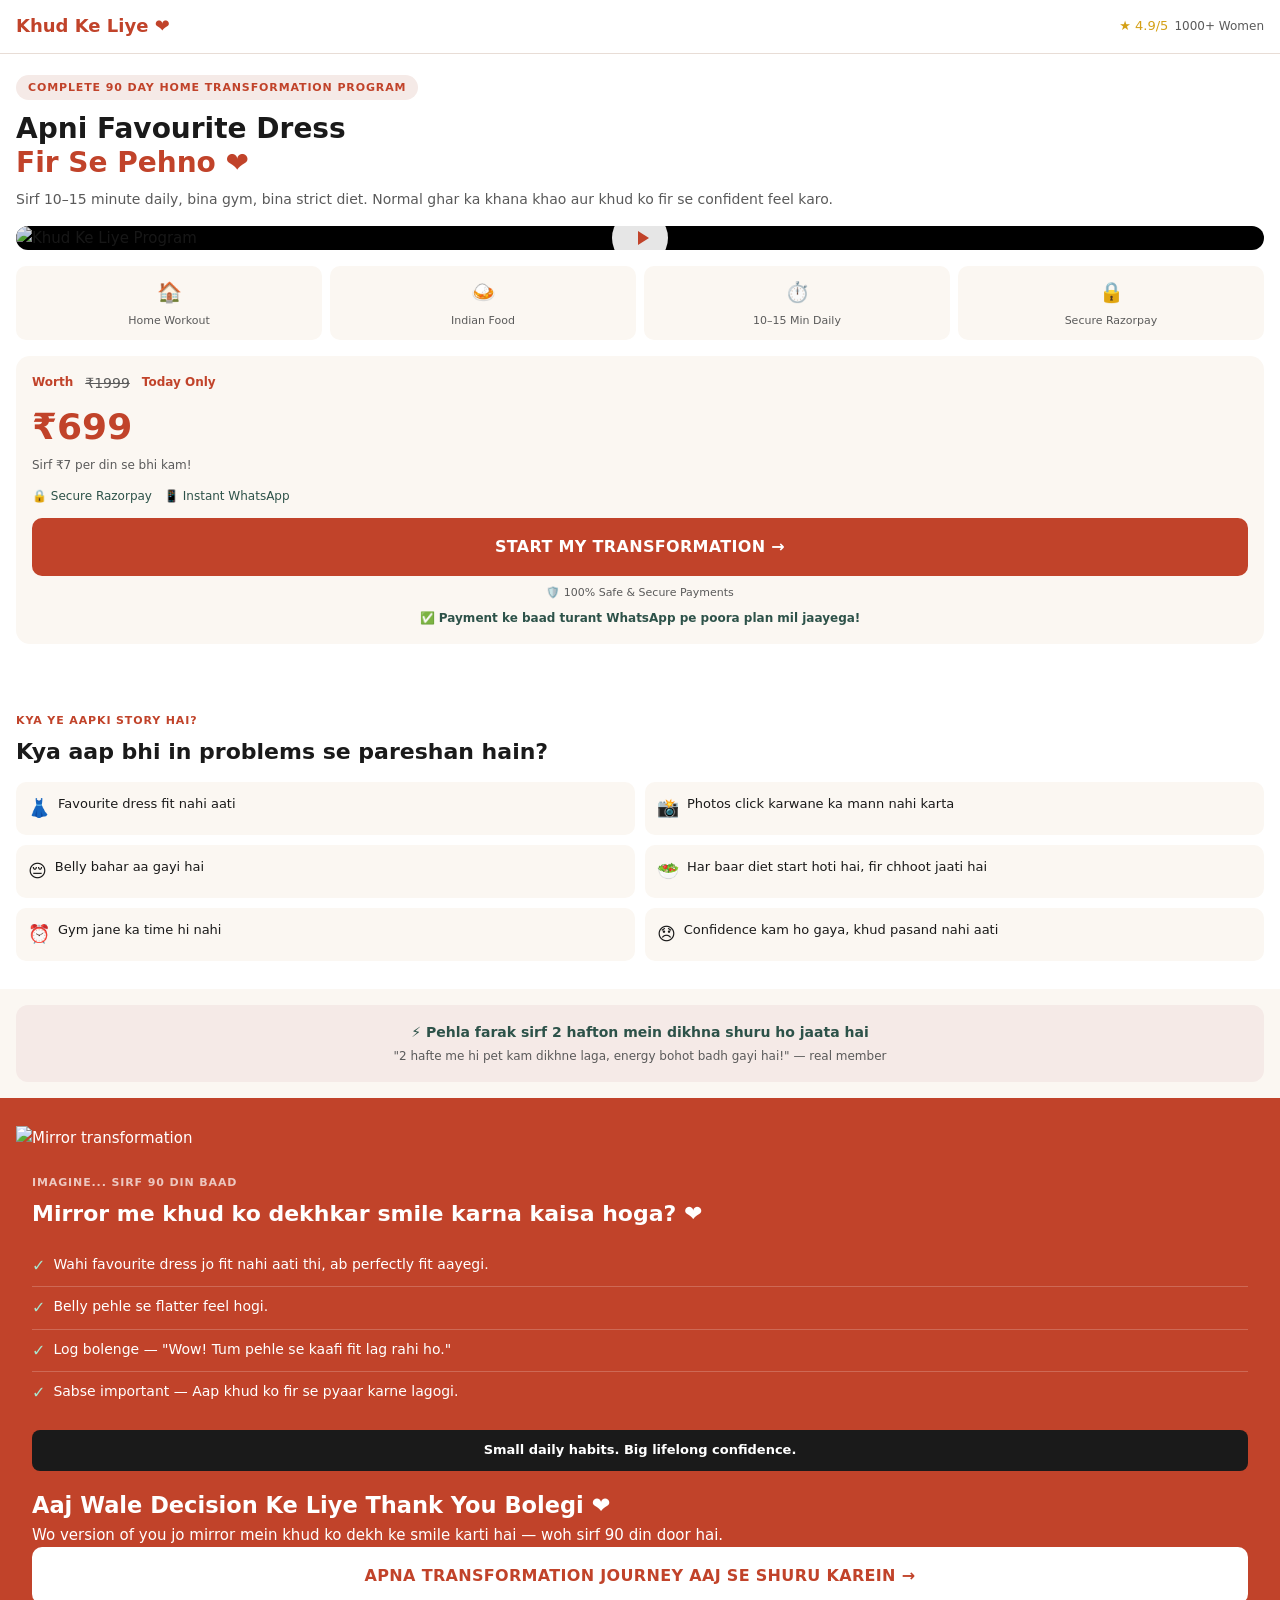
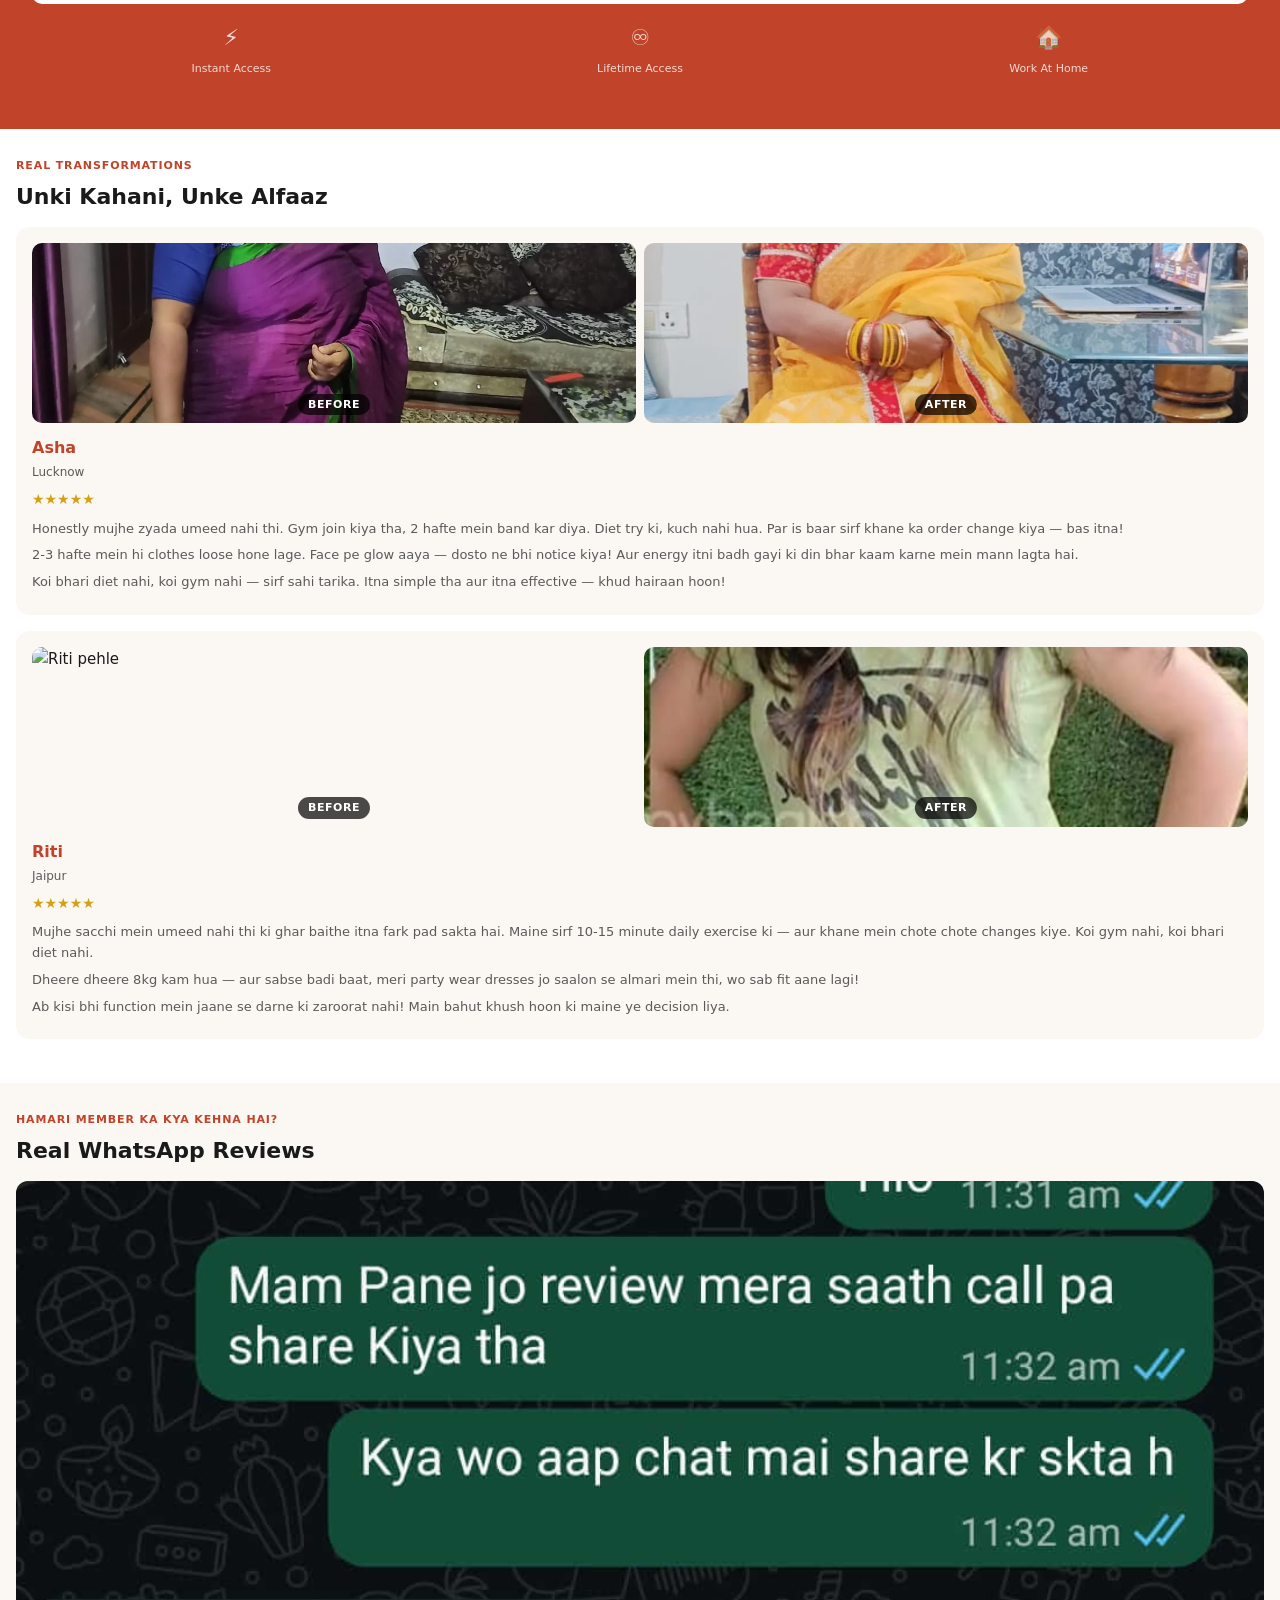
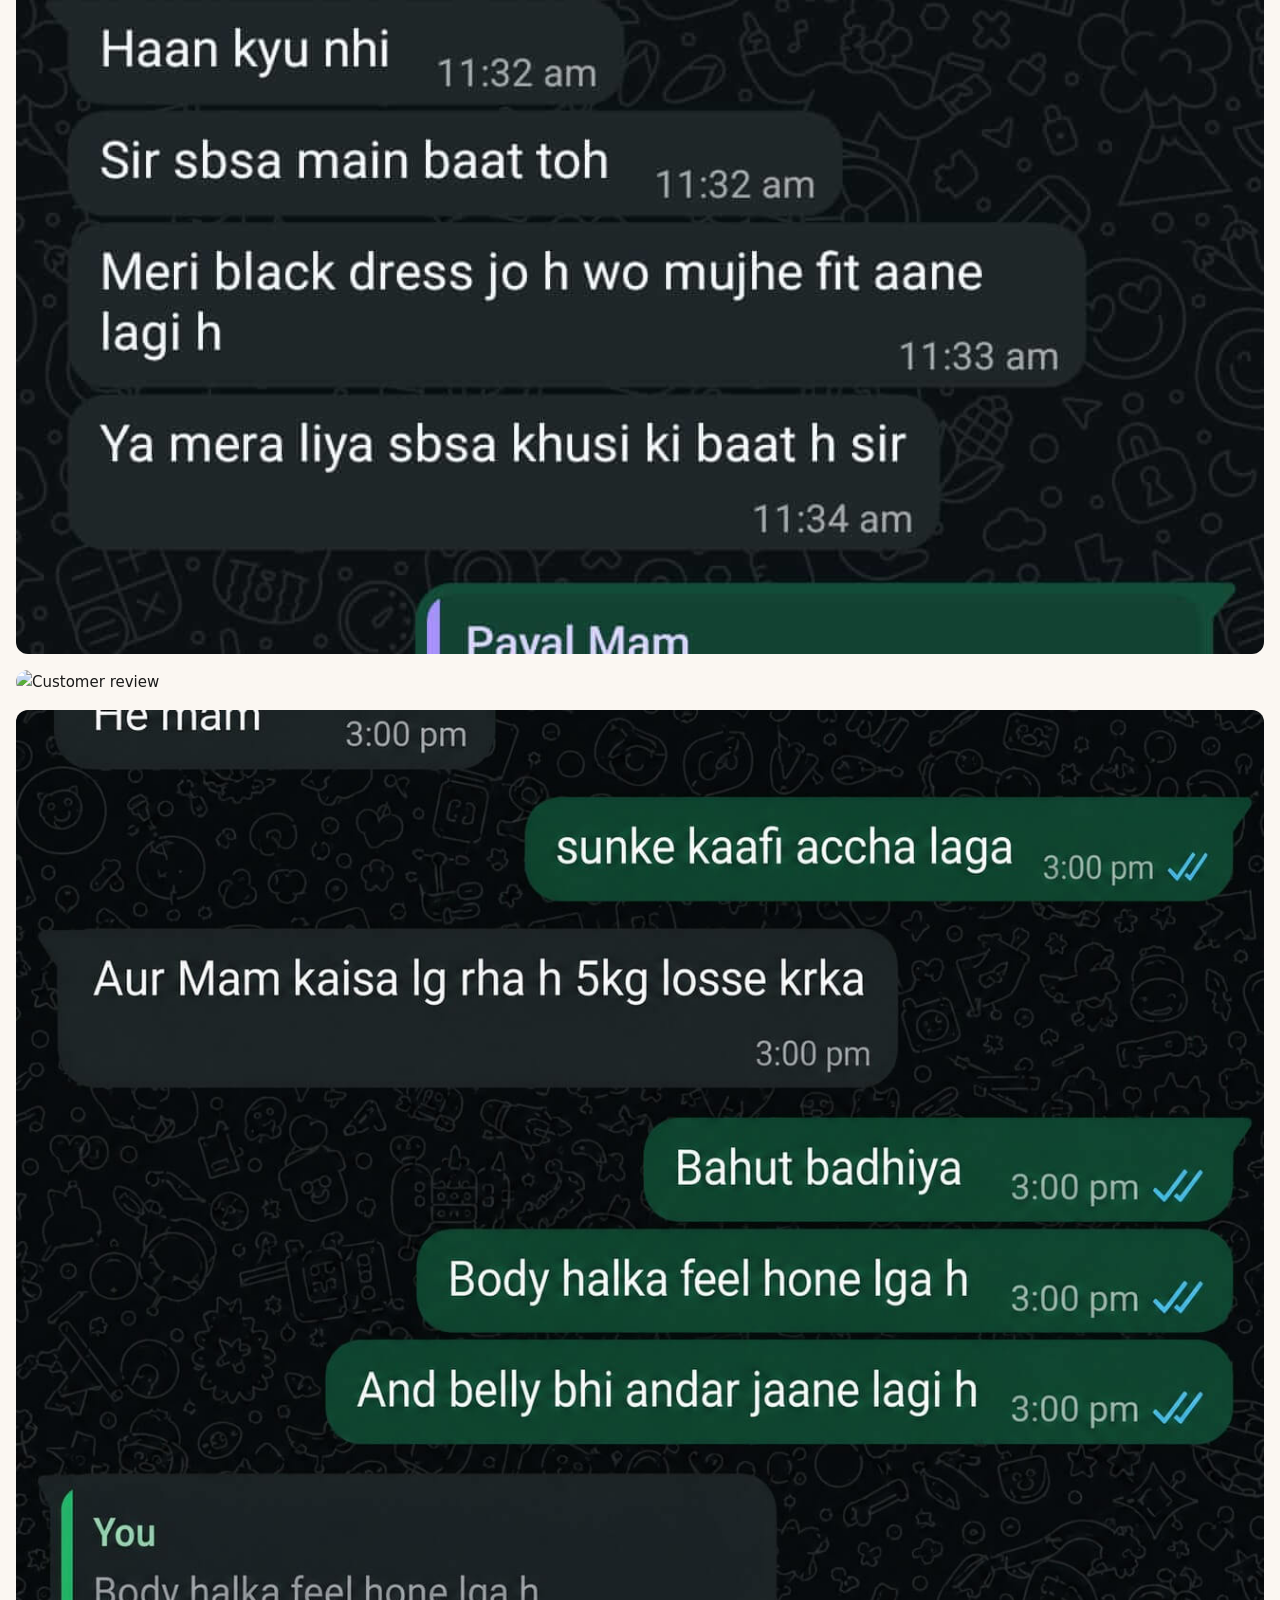
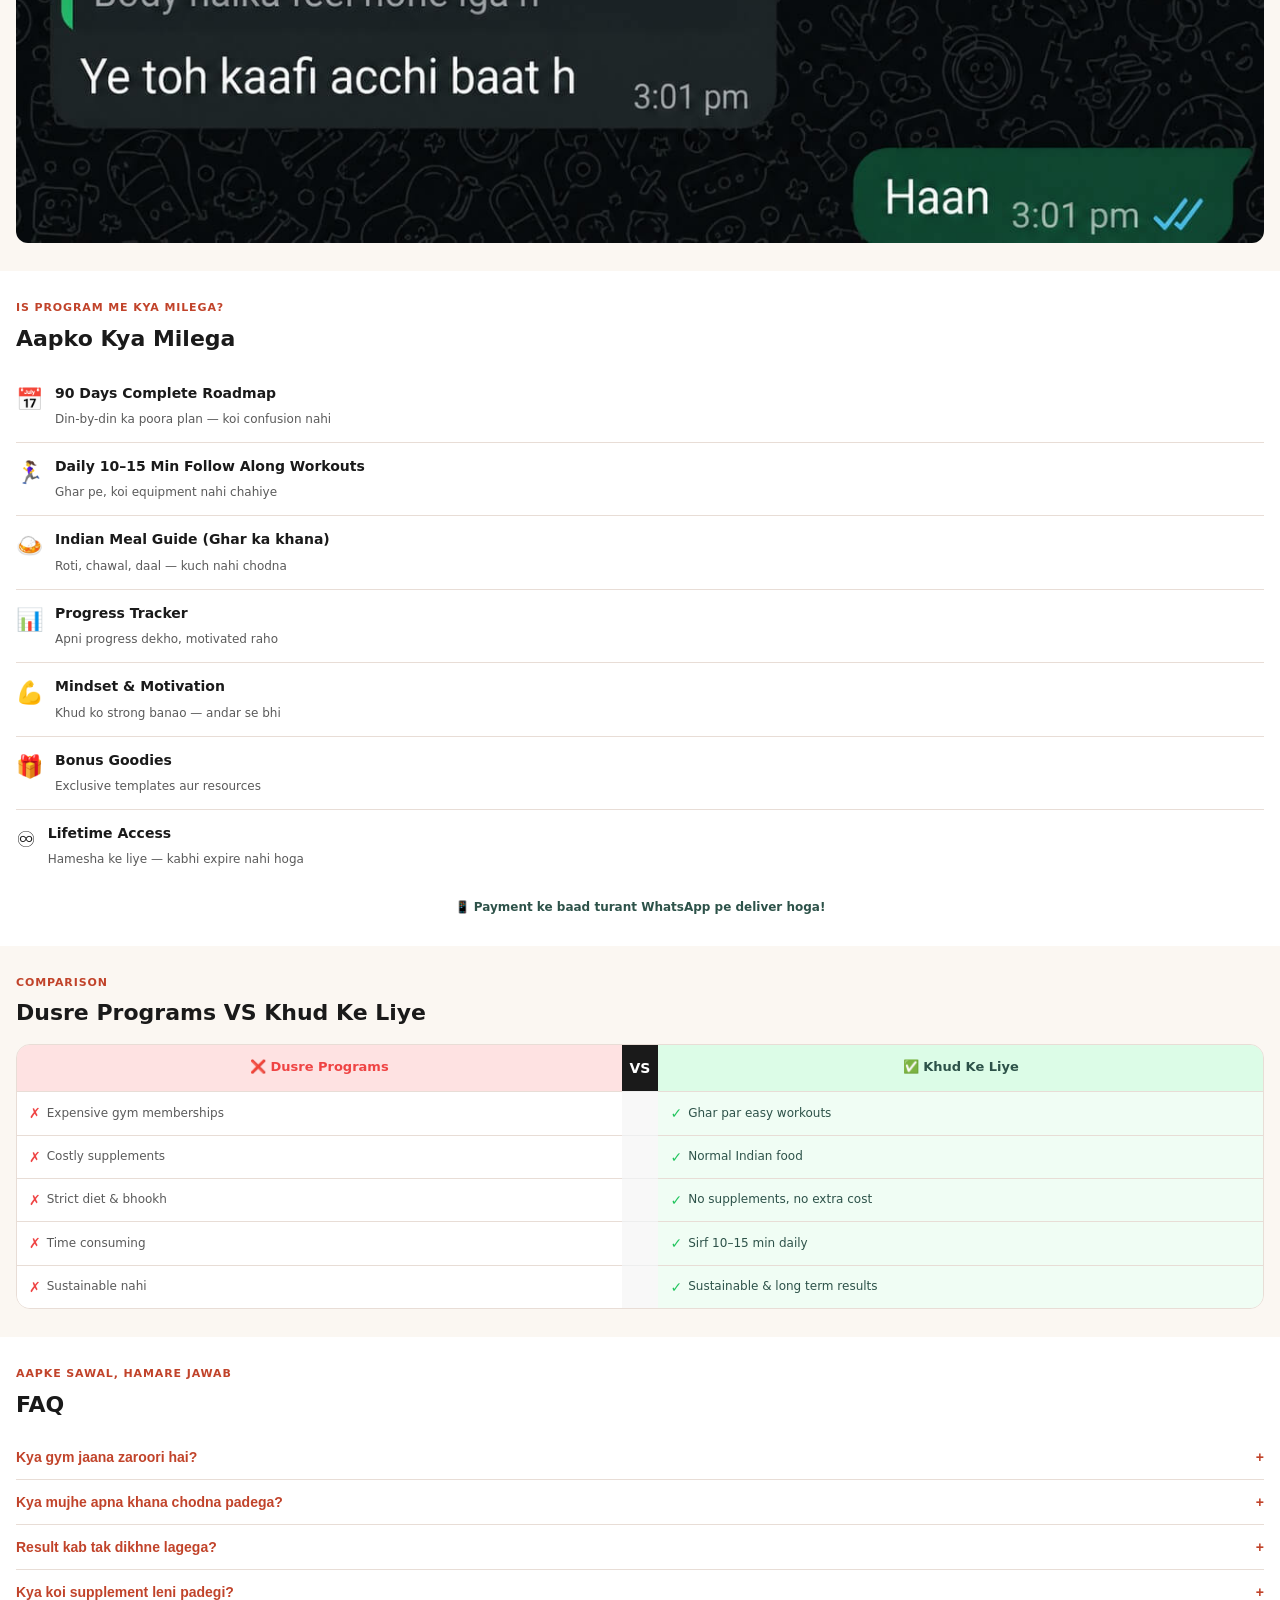
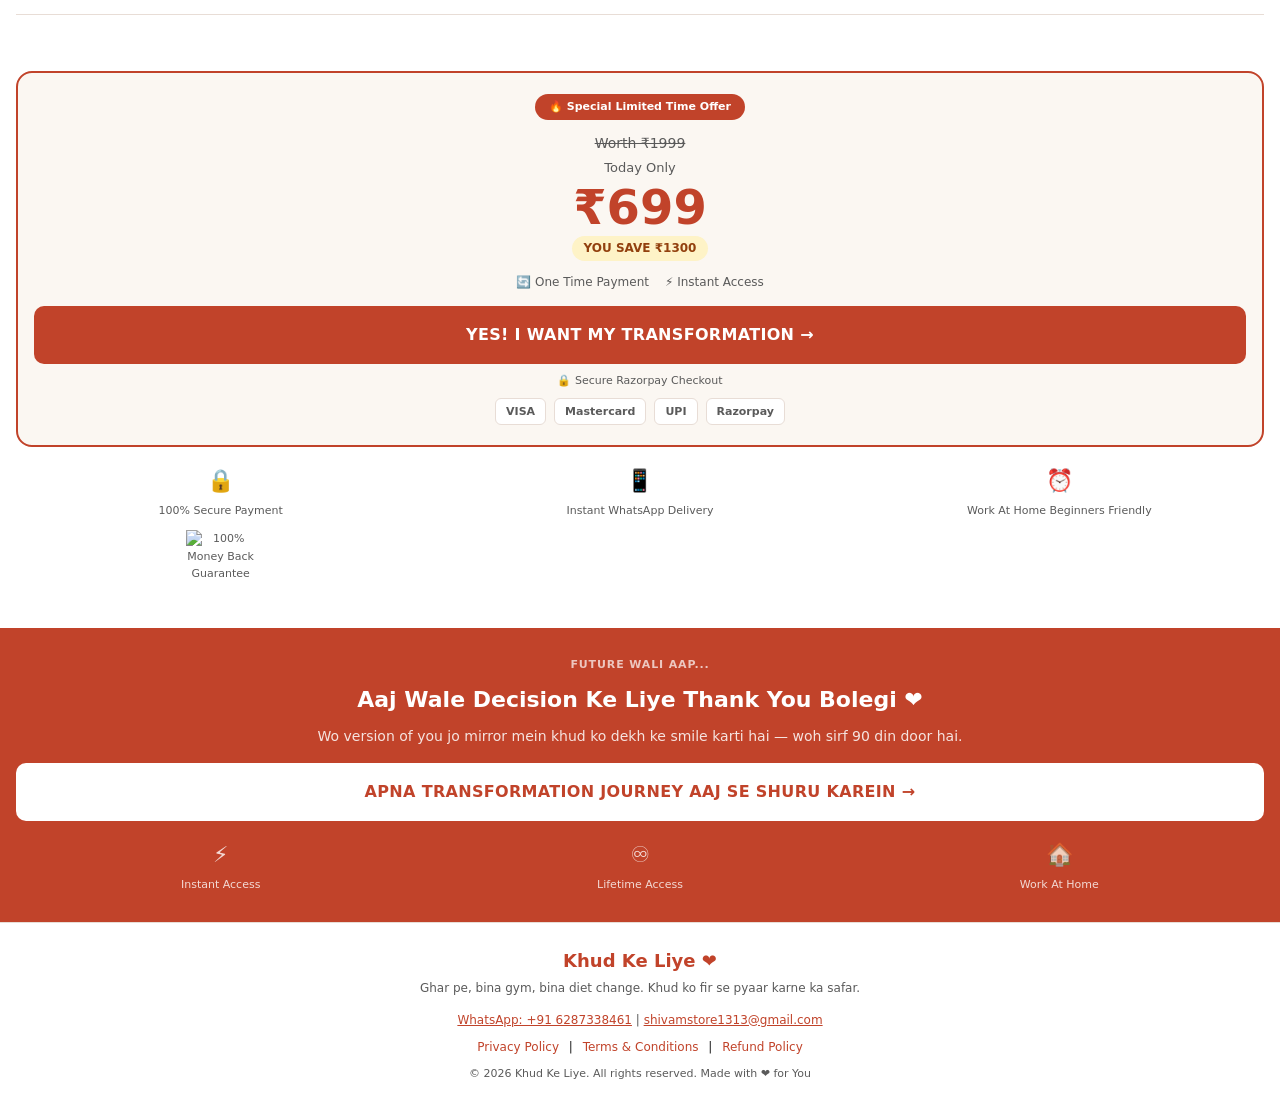
==== commit 2aa689a8: "Update index.html" ====
--- a/index.html
+++ b/index.html
@@ -10,11 +10,11 @@
       n.push=n;n.loaded=!0;n.version='2.0';n.queue=[];t=b.createElement(e);t.async=!0;
       t.src=v;s=b.getElementsByTagName(e)[0];s.parentNode.insertBefore(t,s)}(window,
       document,'script','https://connect.facebook.net/en_US/fbevents.js');
-      fbq('init', '333263999459581');
+      fbq('init', '745955801338372');
       fbq('track', 'PageView');
     </script>
     <noscript><img height="1" width="1" style="display:none"
-      src="https://www.facebook.com/tr?id=333263999459581&ev=PageView&noscript=1"
+      src="https://www.facebook.com/tr?id=745955801338372&ev=PageView&noscript=1"
     /></noscript>
   <style>
     :root {
@@ -811,6 +811,7 @@
     <div class="trust-badge"><span>🔒</span>100% Secure Payment</div>
     <div class="trust-badge"><span>📱</span>Instant WhatsApp Delivery</div>
     <div class="trust-badge"><span>⏰</span>Work At Home Beginners Friendly</div>
+    <div class="trust-badge"><img src="guarantee-badge.png" alt="100% Money Back Guarantee" style="width:70px;height:70px;margin:0 auto;display:block;"/></div>
   </div>
 </section>
 
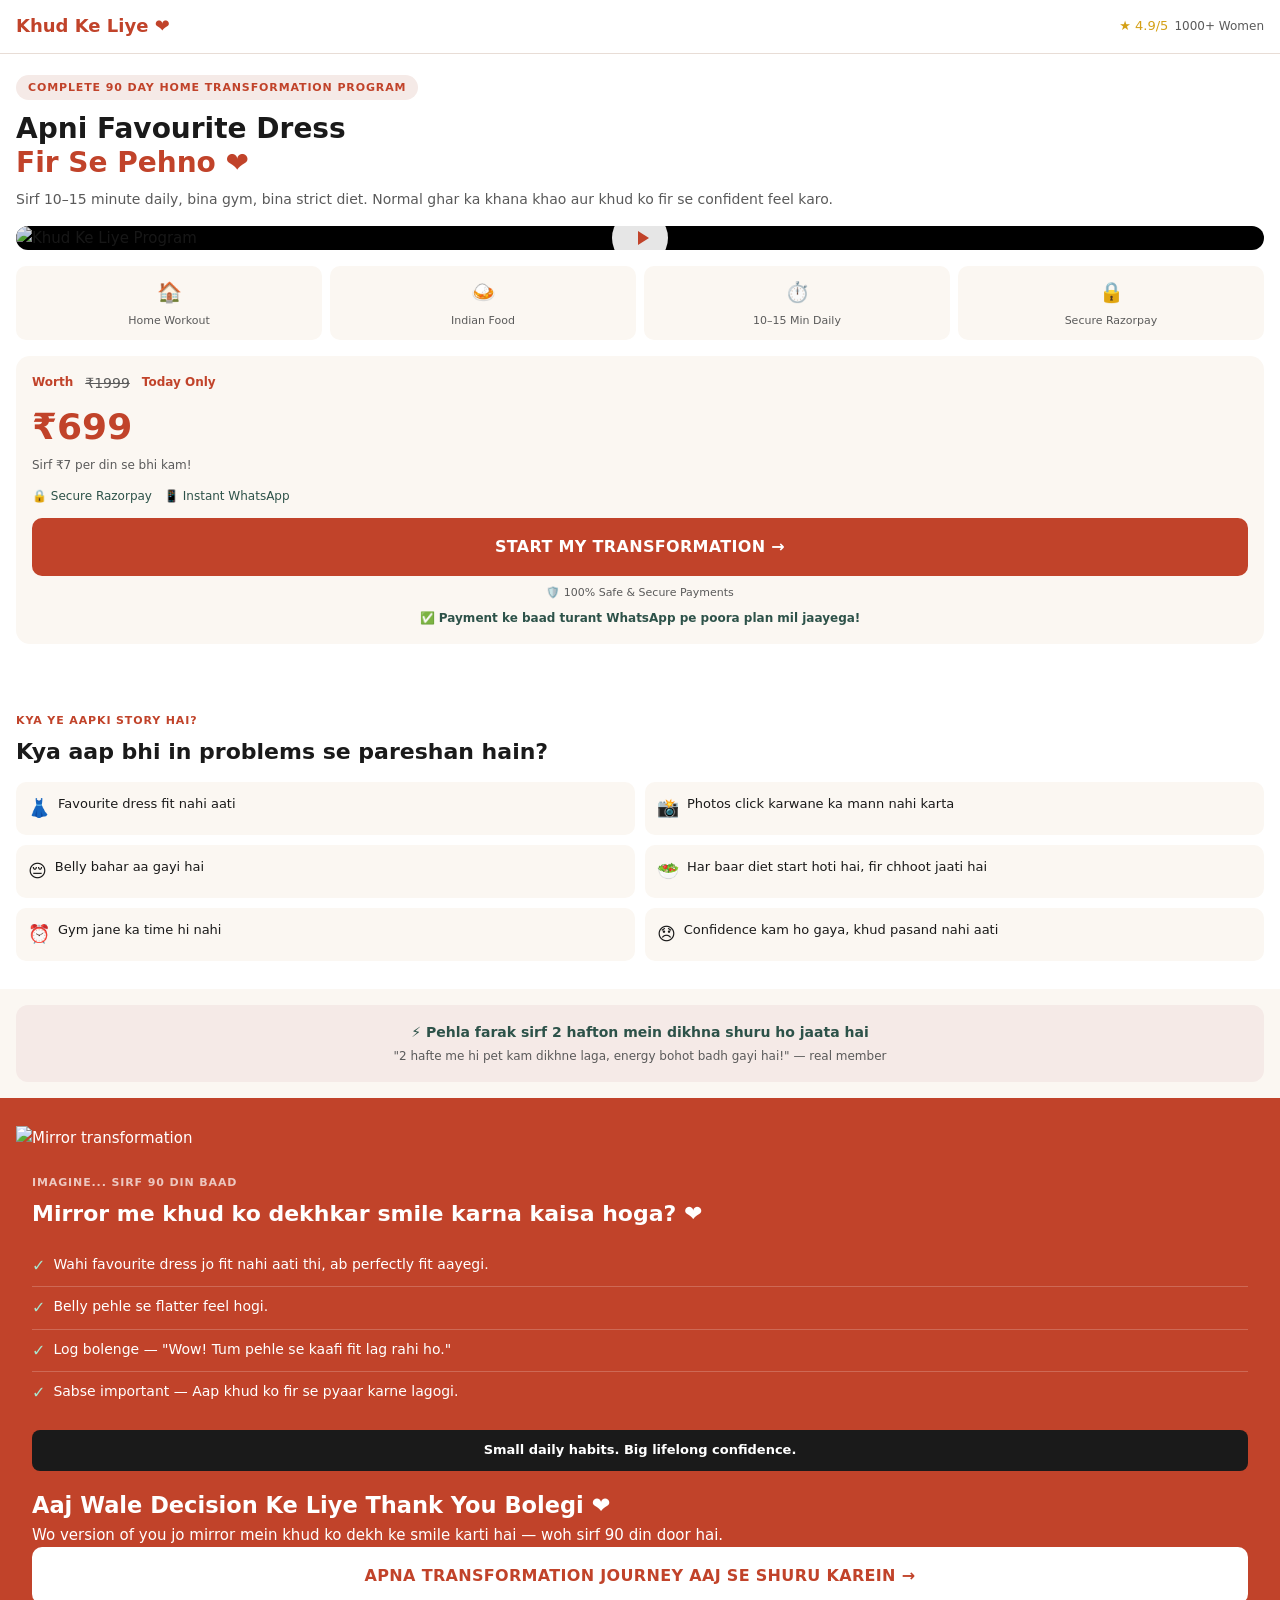
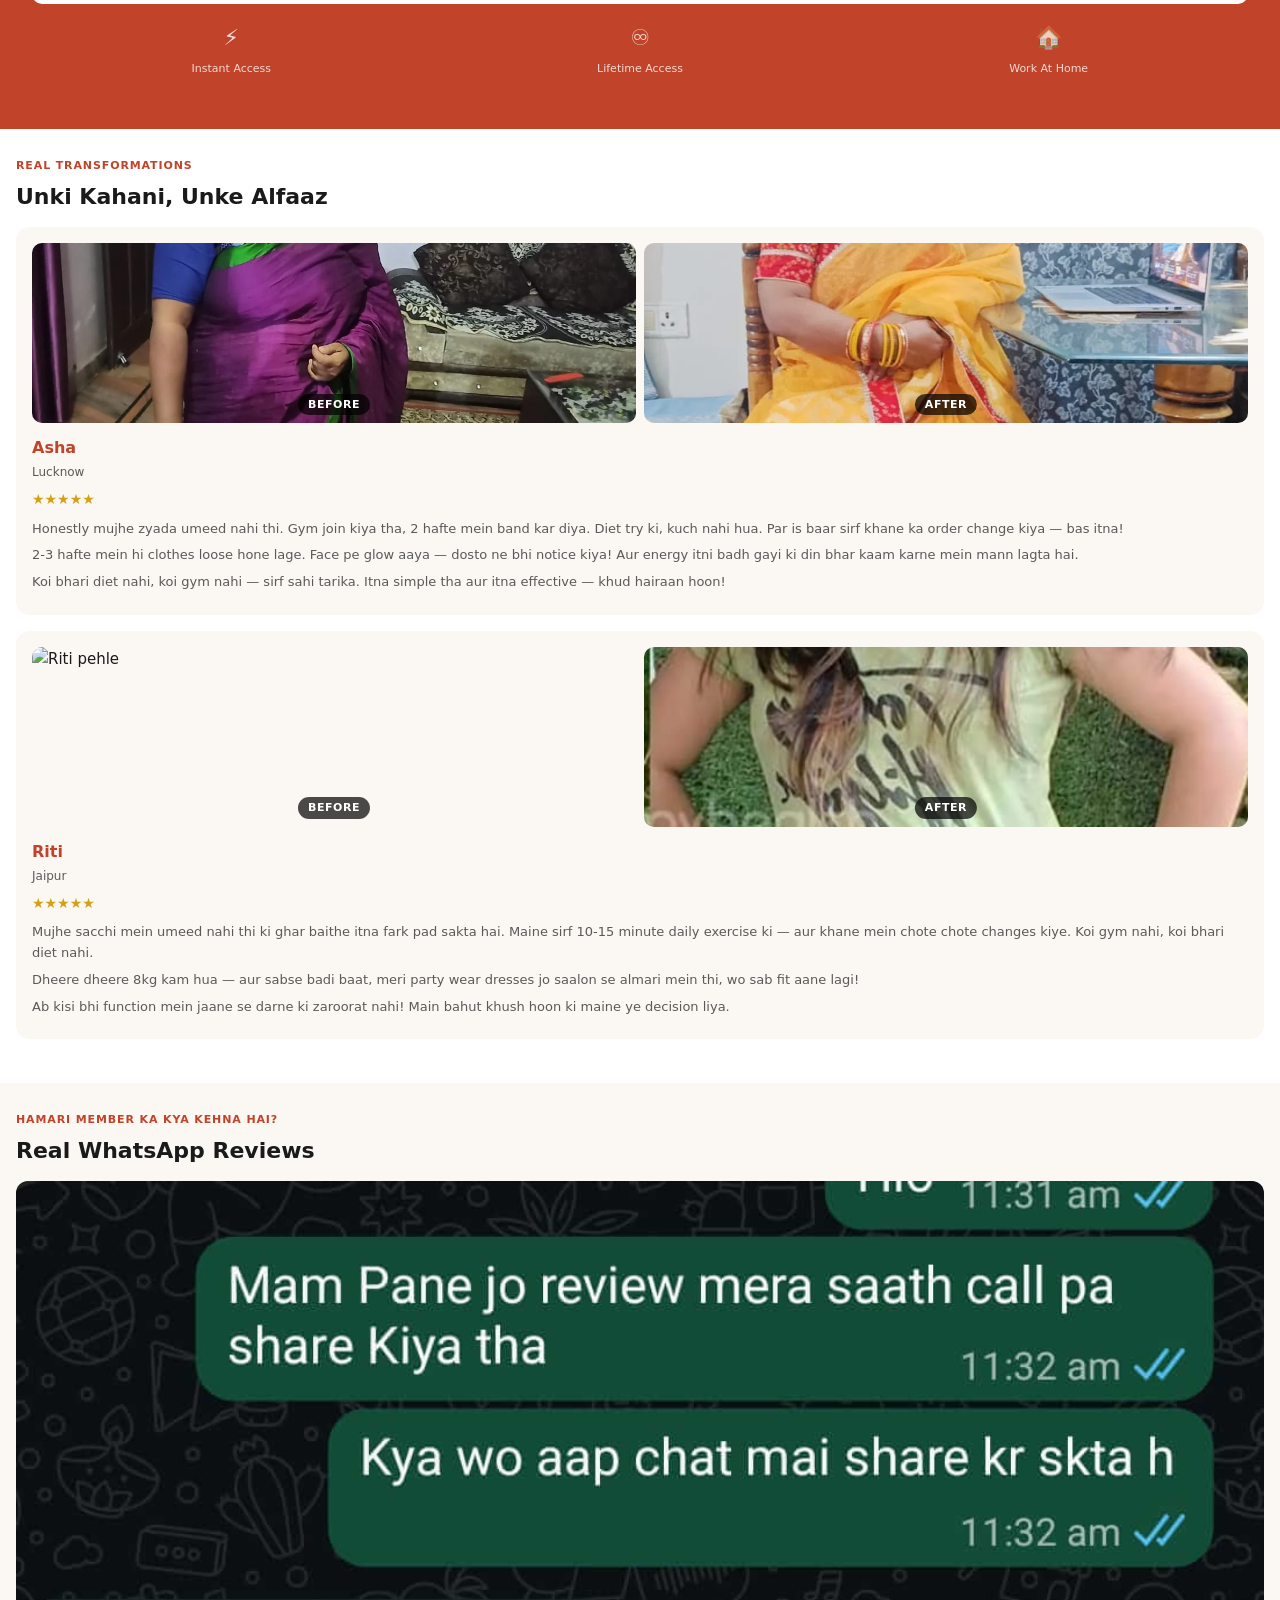
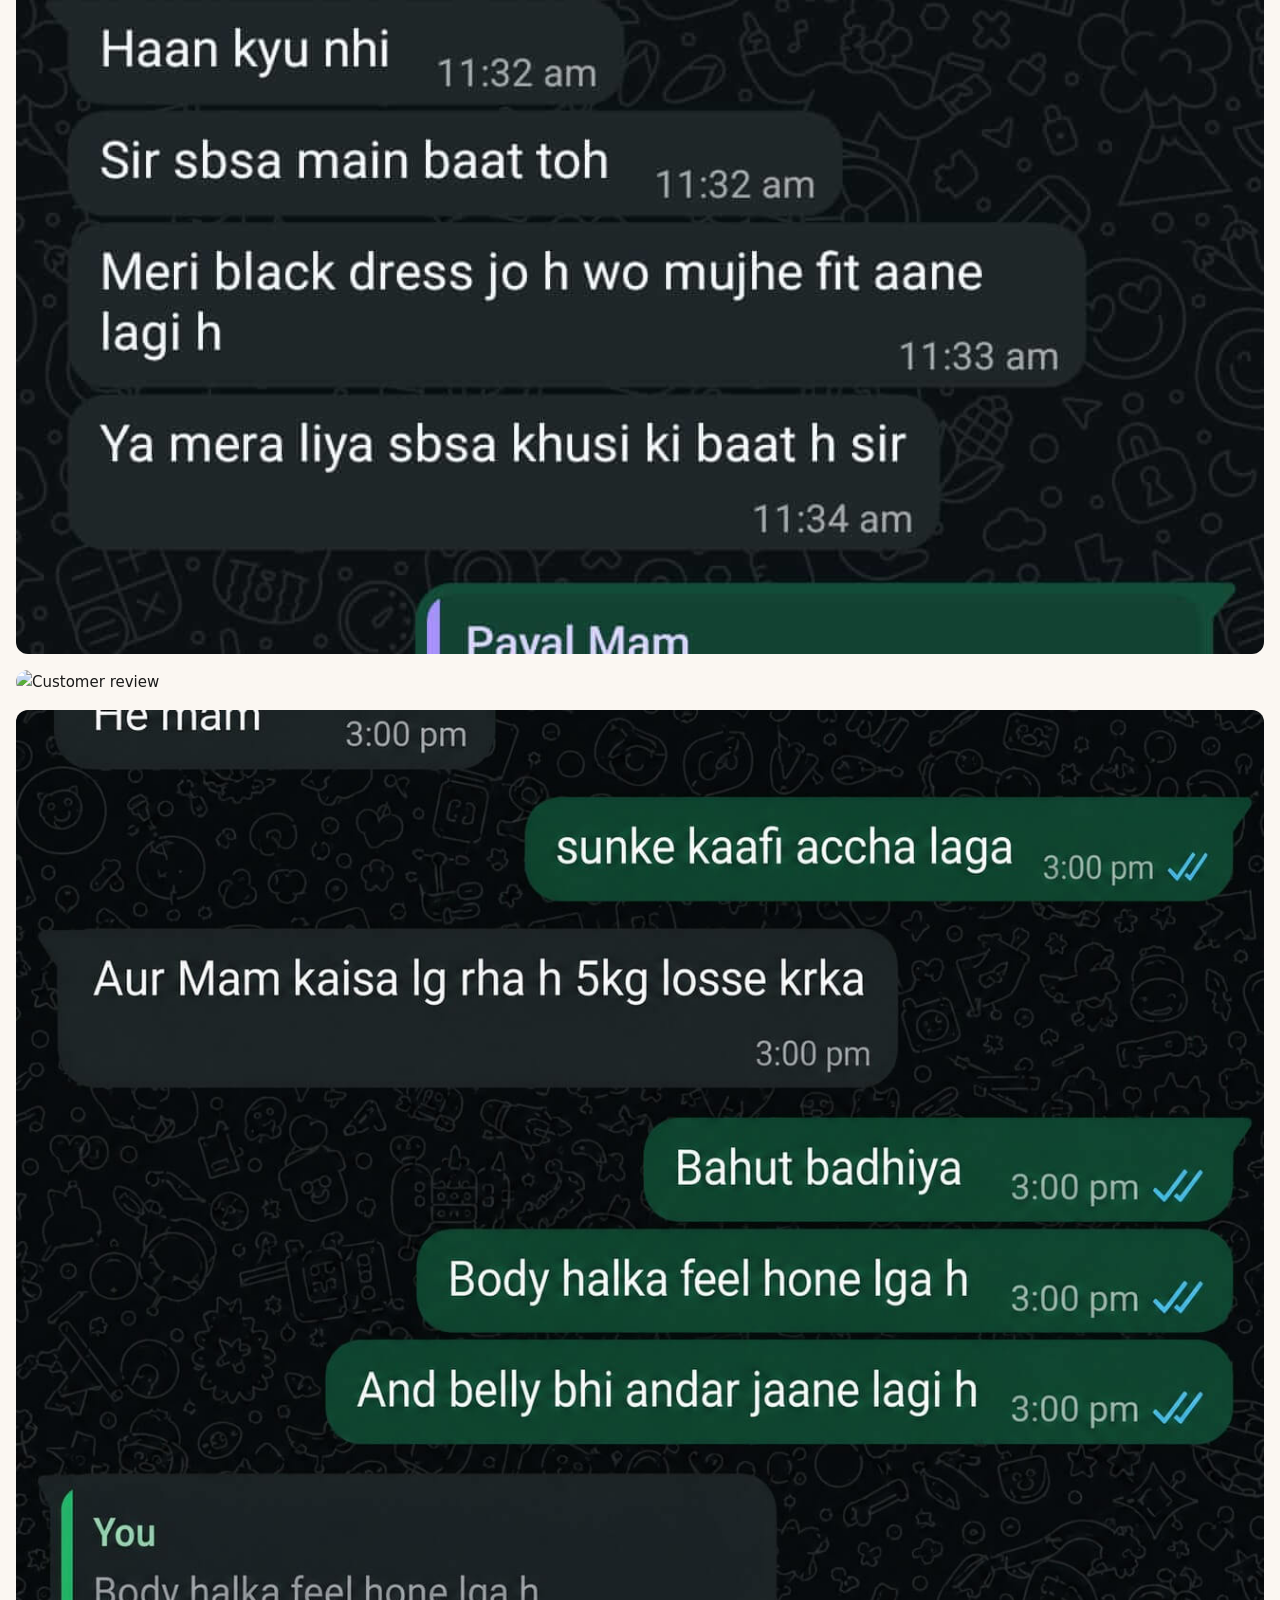
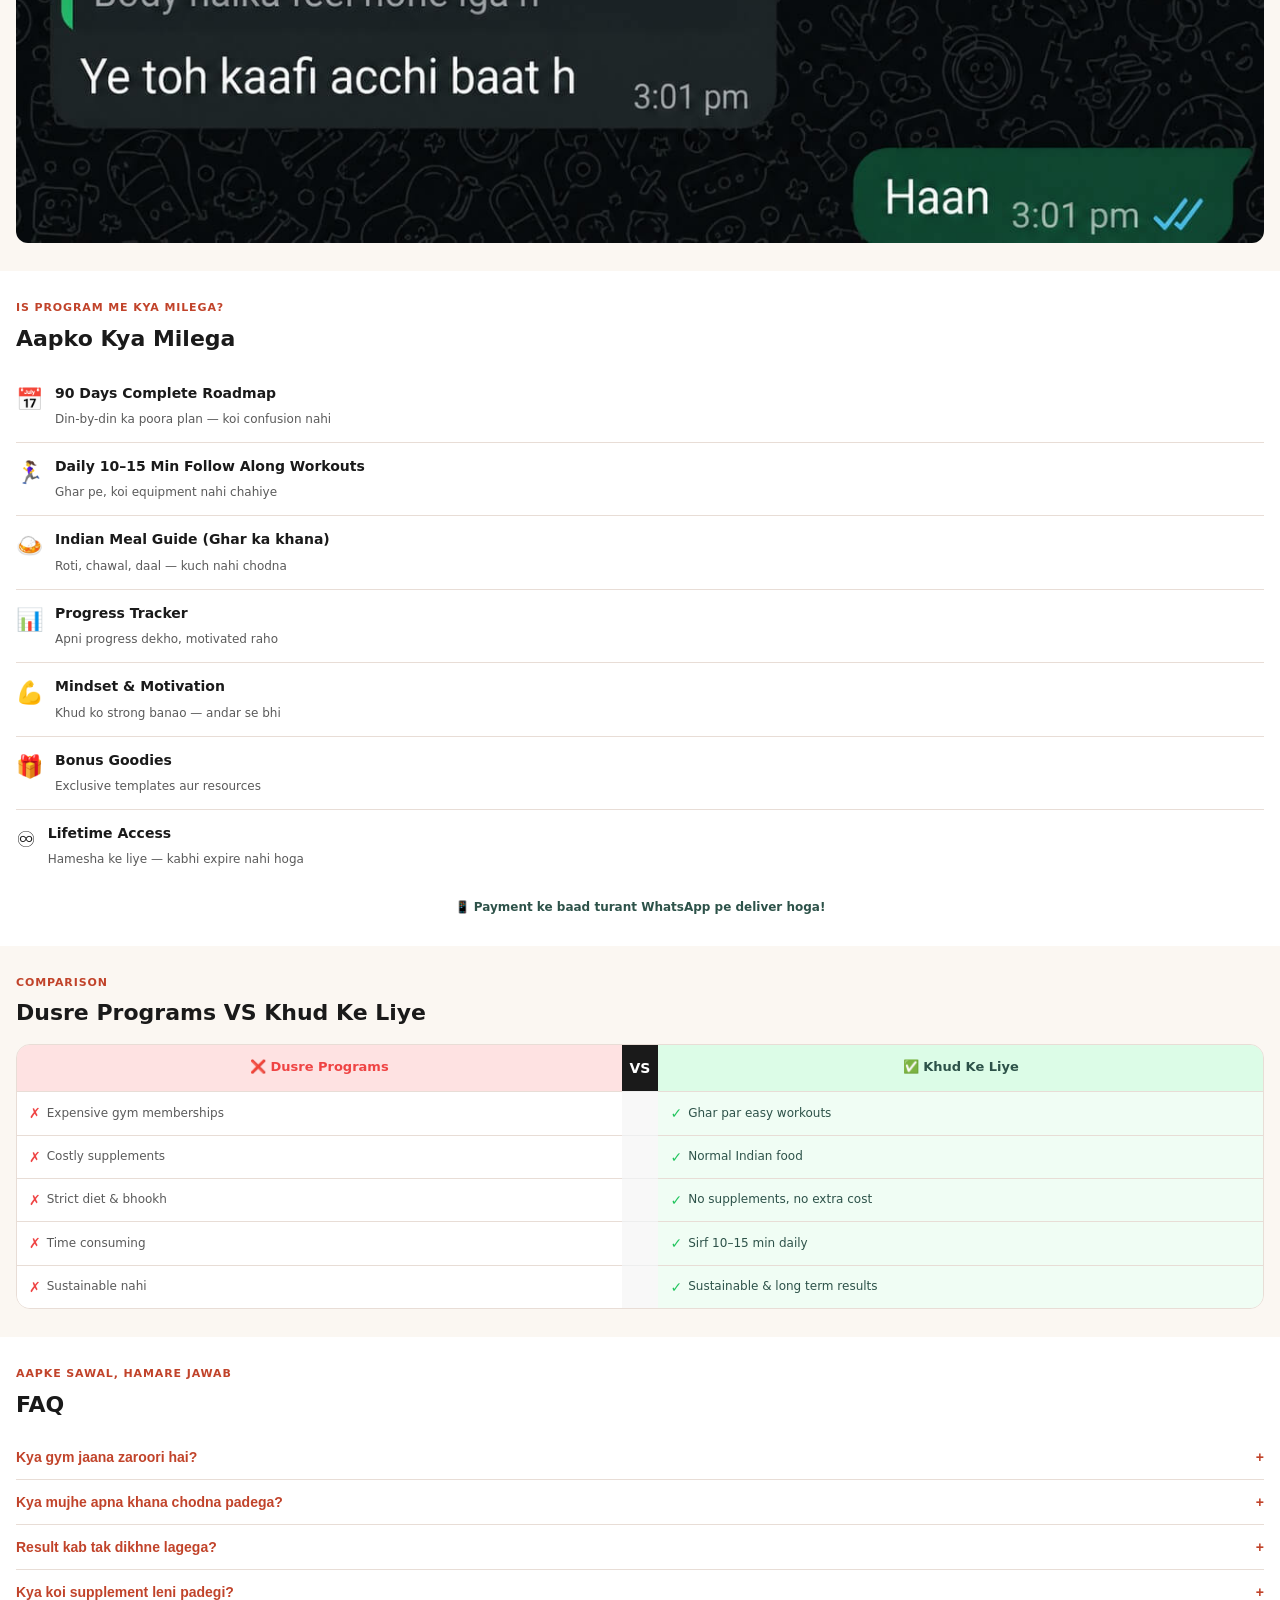
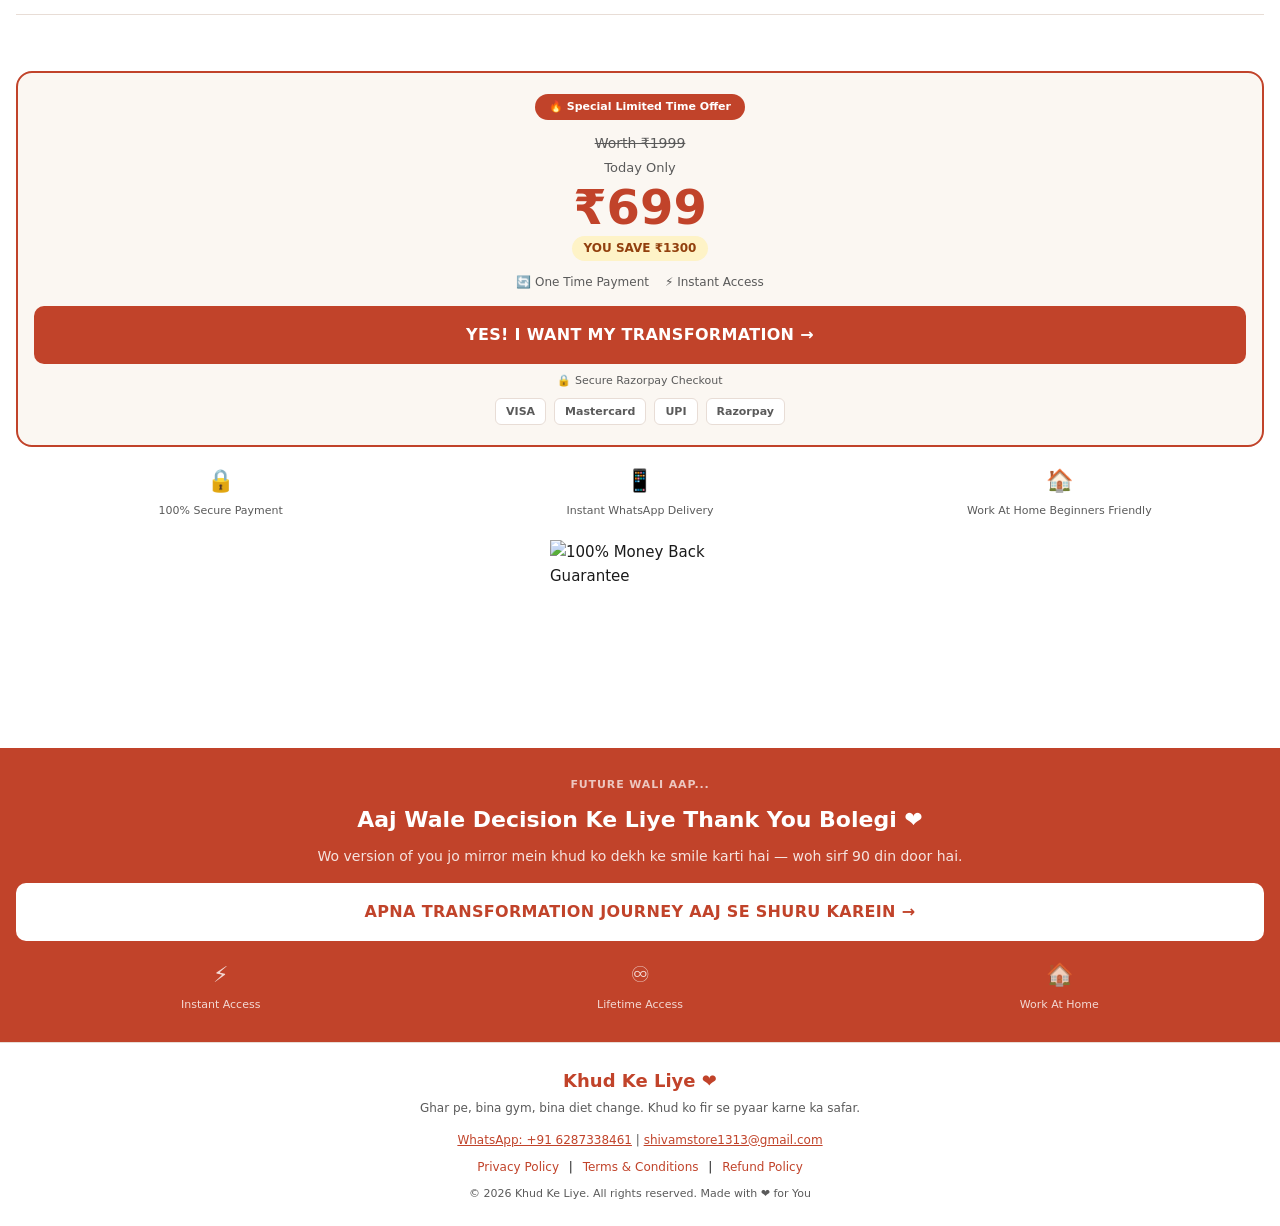
==== commit fba76cbd: "Update index.html" ====
--- a/index.html
+++ b/index.html
@@ -808,11 +808,11 @@
     </div>
   </div>
   <div class="trust-badges">
-    <div class="trust-badge"><span>🔒</span>100% Secure Payment</div>
-    <div class="trust-badge"><span>📱</span>Instant WhatsApp Delivery</div>
-    <div class="trust-badge"><span>⏰</span>Work At Home Beginners Friendly</div>
-    <div class="trust-badge"><img src="guarantee-badge.png" alt="100% Money Back Guarantee" style="width:70px;height:70px;margin:0 auto;display:block;"/></div>
-  </div>
+  <div class="trust-badge"><span>🔒</span>100% Secure Payment</div>
+  <div class="trust-badge"><span>📱</span>Instant WhatsApp Delivery</div>
+  <div class="trust-badge"><span>🏠</span>Work At Home Beginners Friendly</div>
+</div>
+<img src="guarantee-badge.png" alt="100% Money Back Guarantee" style="width:180px;height:180px;margin:20px auto 0;display:block;"/>
 </section>
 
 <!-- FUTURE -->
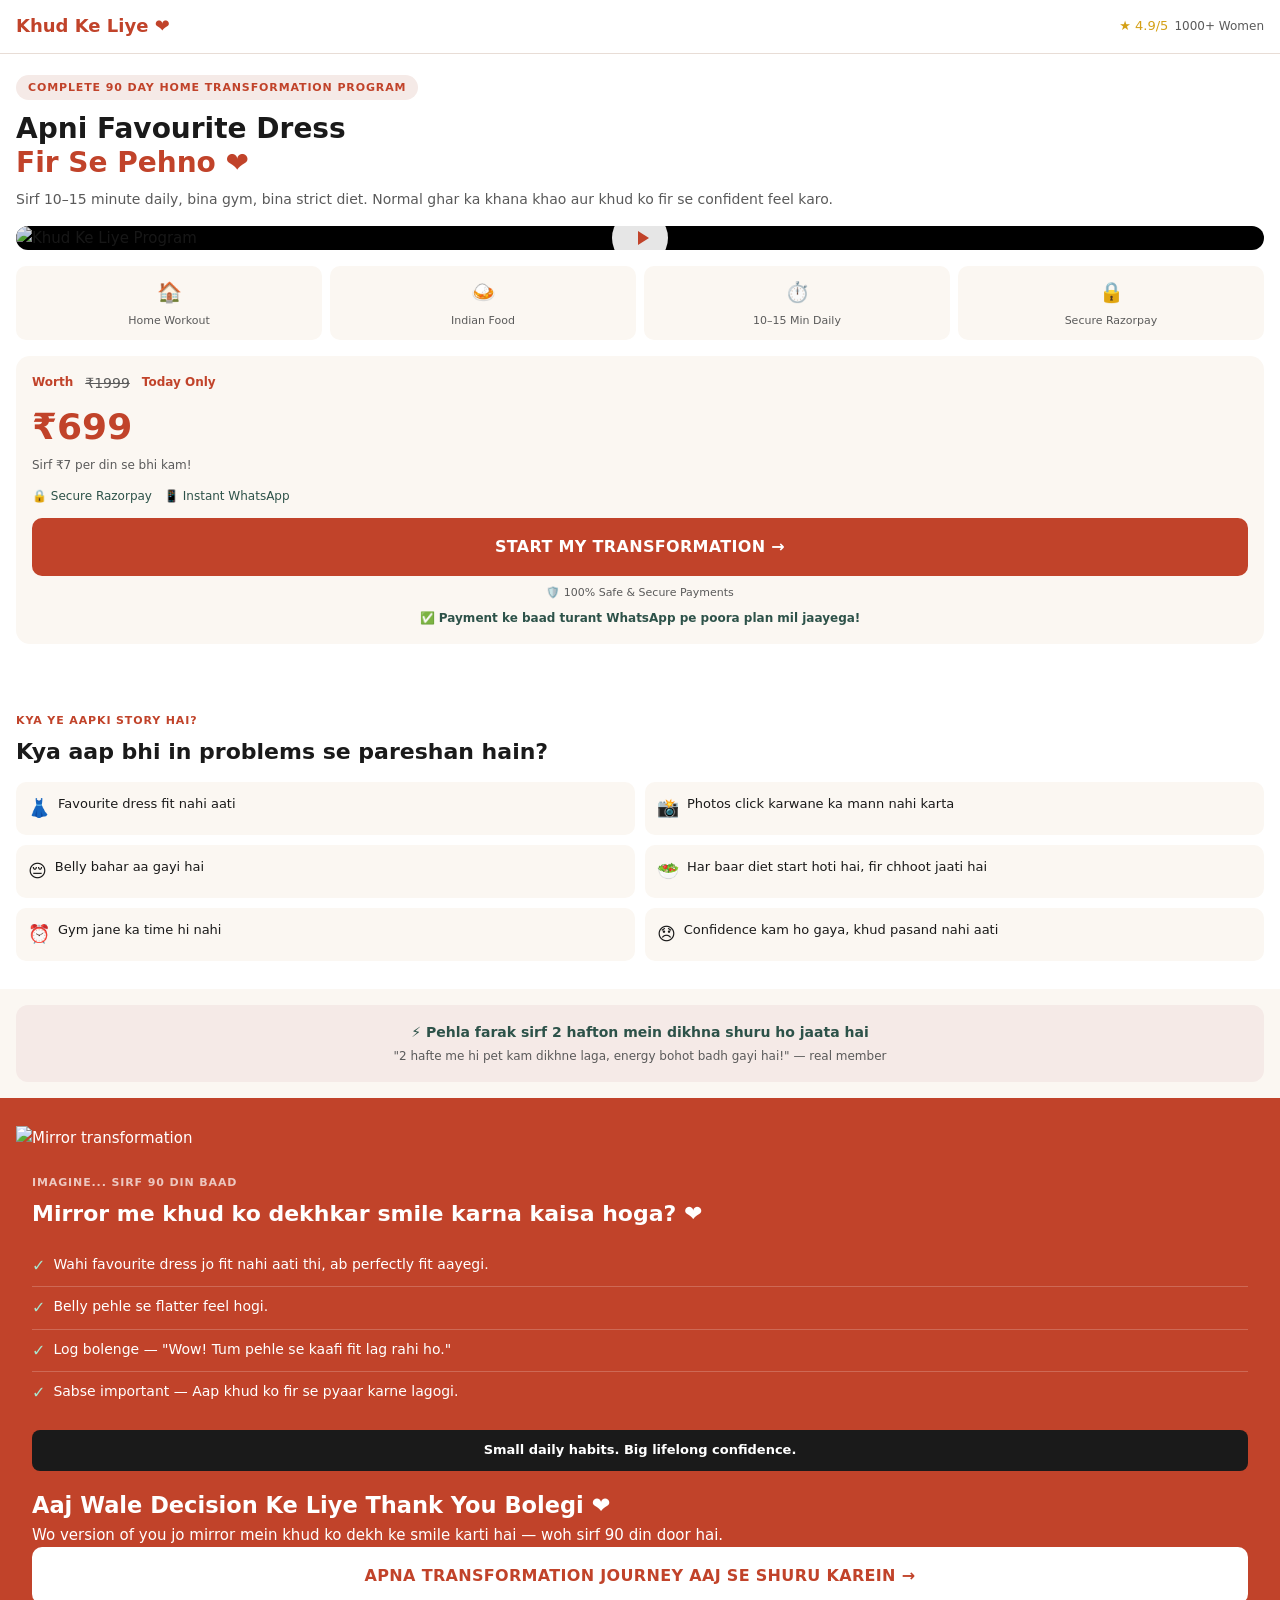
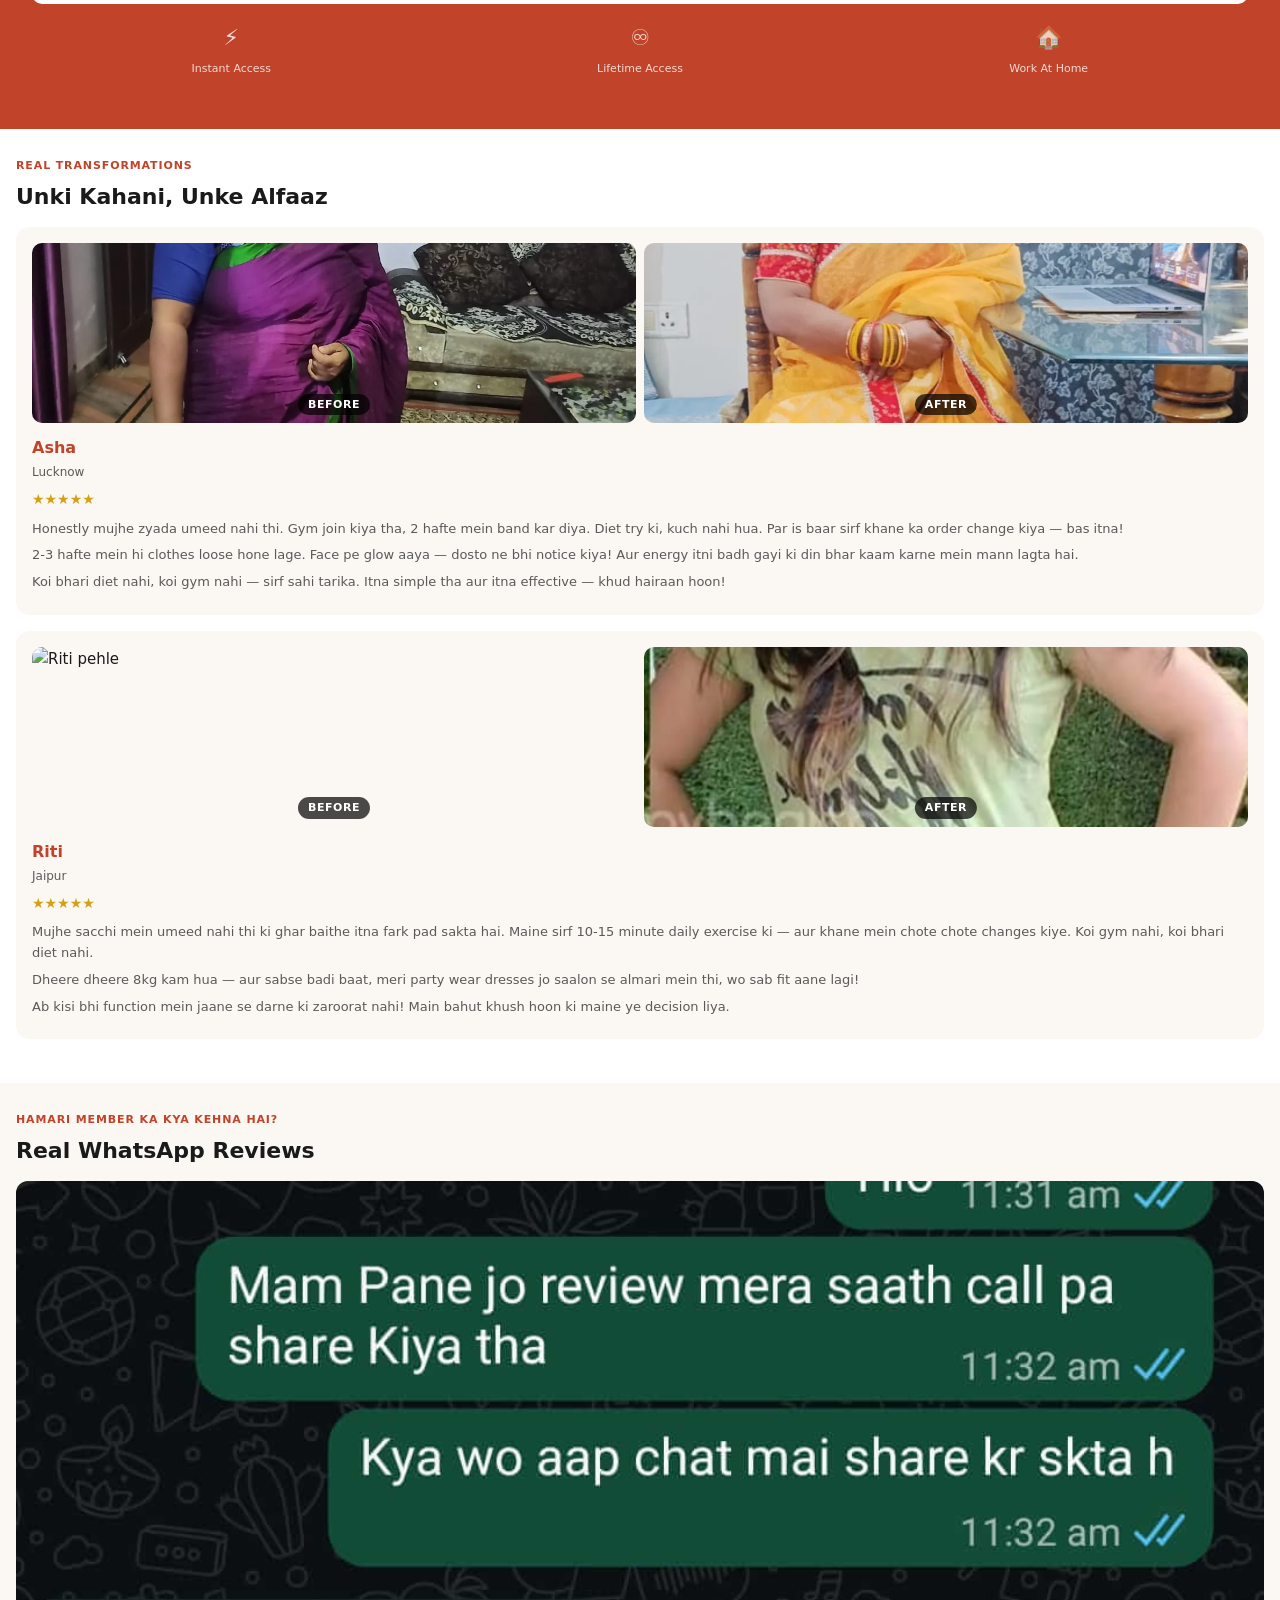
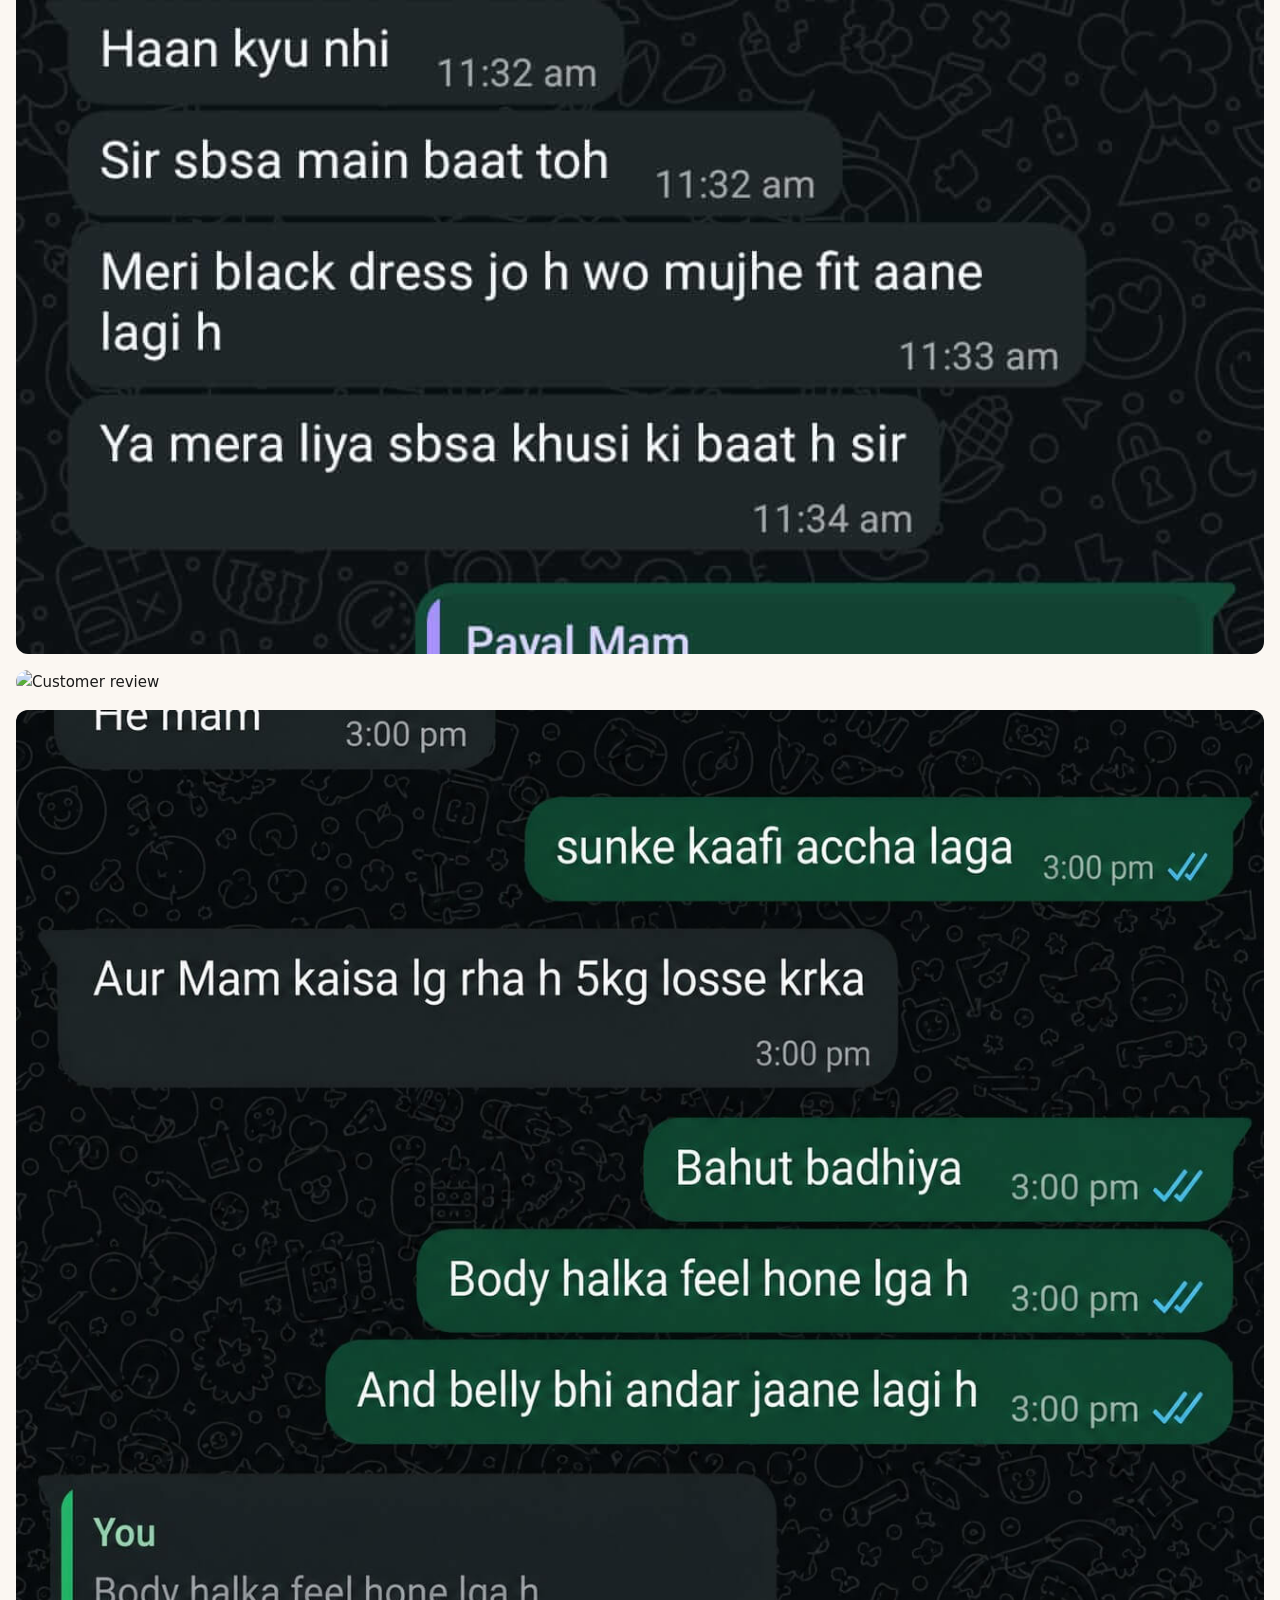
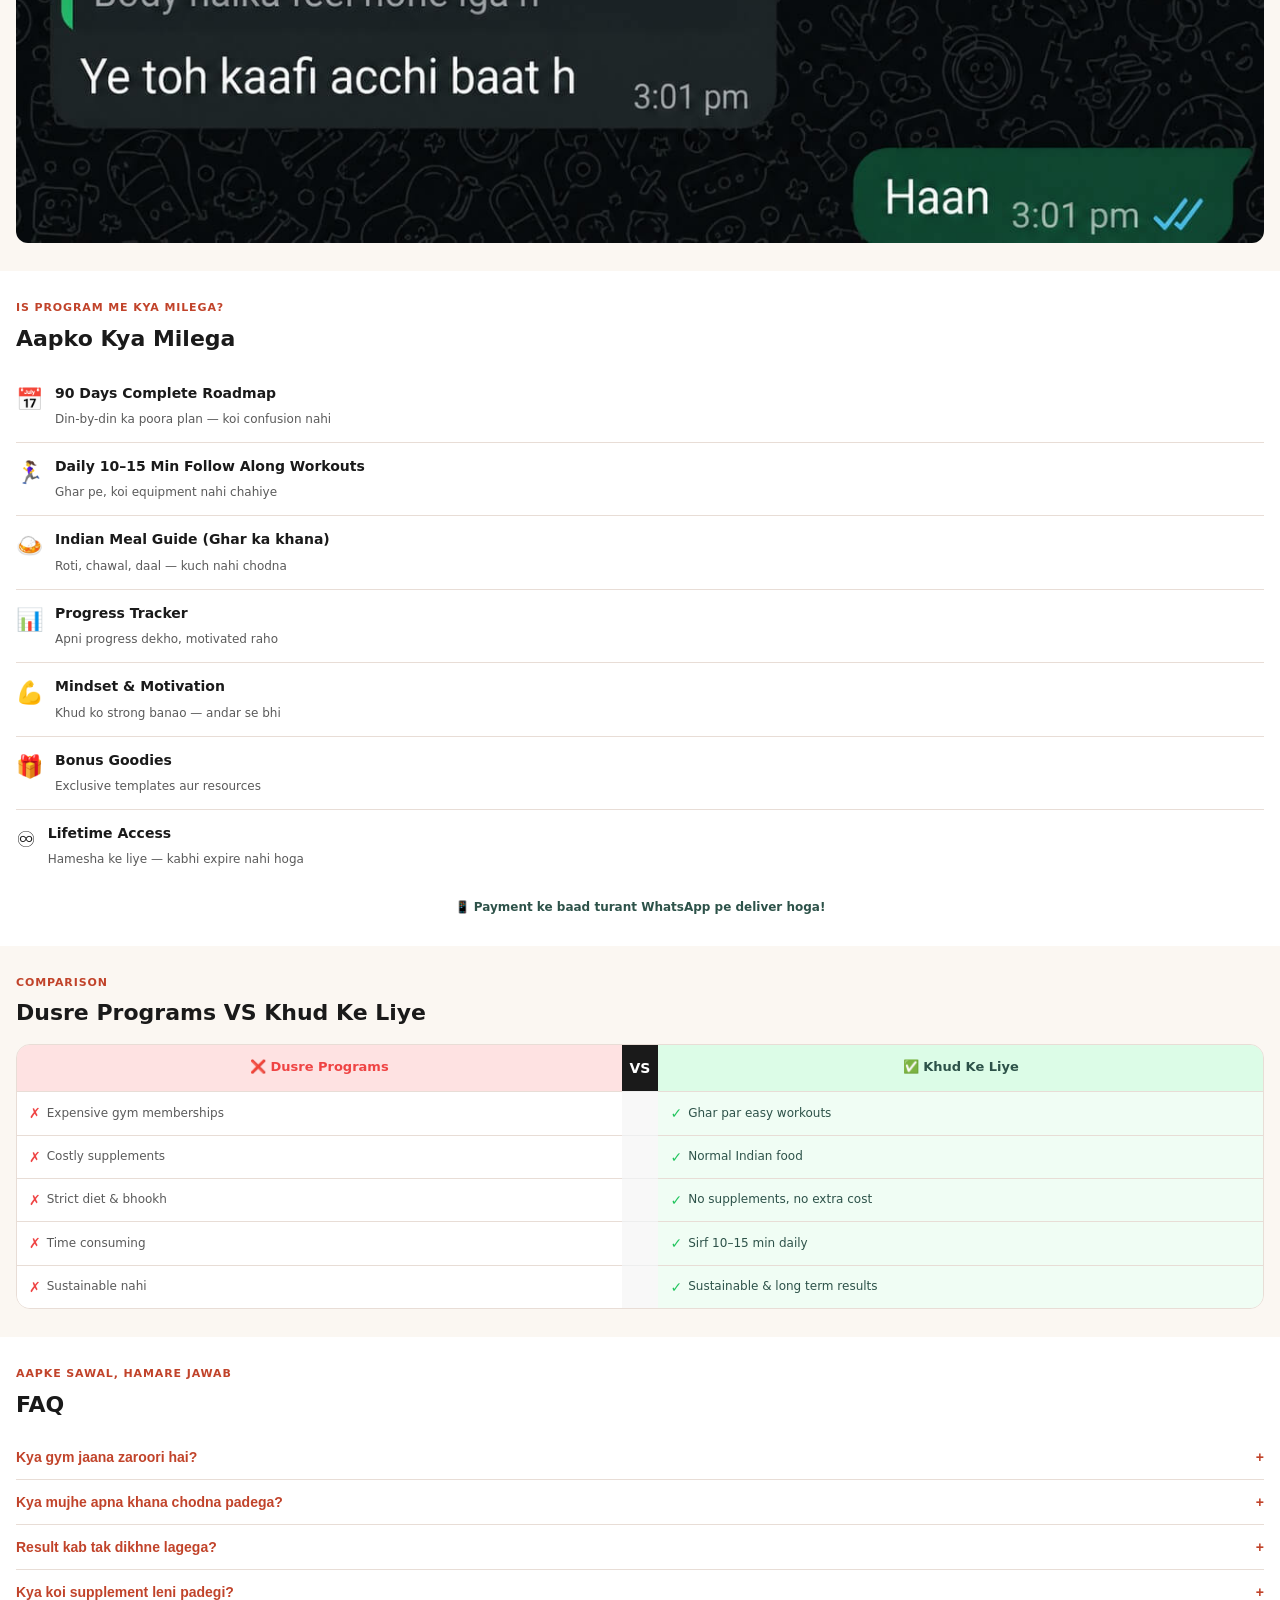
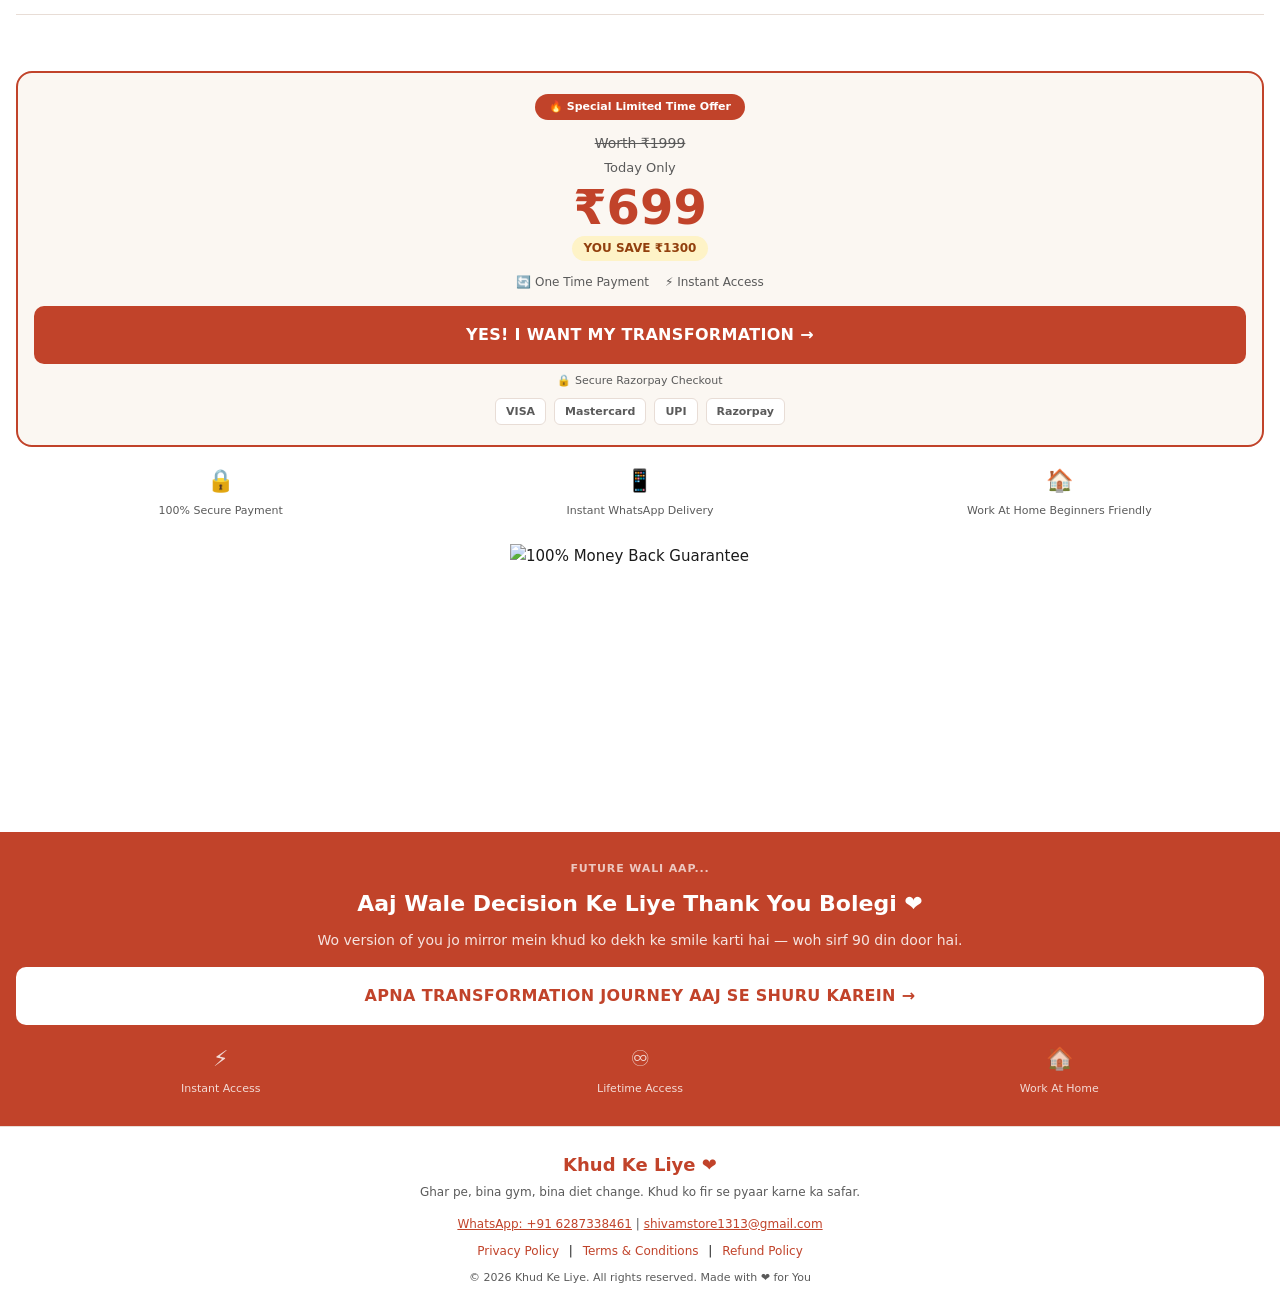
==== commit 4fb382a6: "Update index.html" ====
--- a/index.html
+++ b/index.html
@@ -812,7 +812,7 @@
   <div class="trust-badge"><span>📱</span>Instant WhatsApp Delivery</div>
   <div class="trust-badge"><span>🏠</span>Work At Home Beginners Friendly</div>
 </div>
-<img src="guarantee-badge.png" alt="100% Money Back Guarantee" style="width:180px;height:180px;margin:20px auto 0;display:block;"/>
+<img src="guarantee-badge.png" alt="100% Money Back Guarantee" style="width:260px;height:260px;margin:24px auto 0;display:block;"/>
 </section>
 
 <!-- FUTURE -->
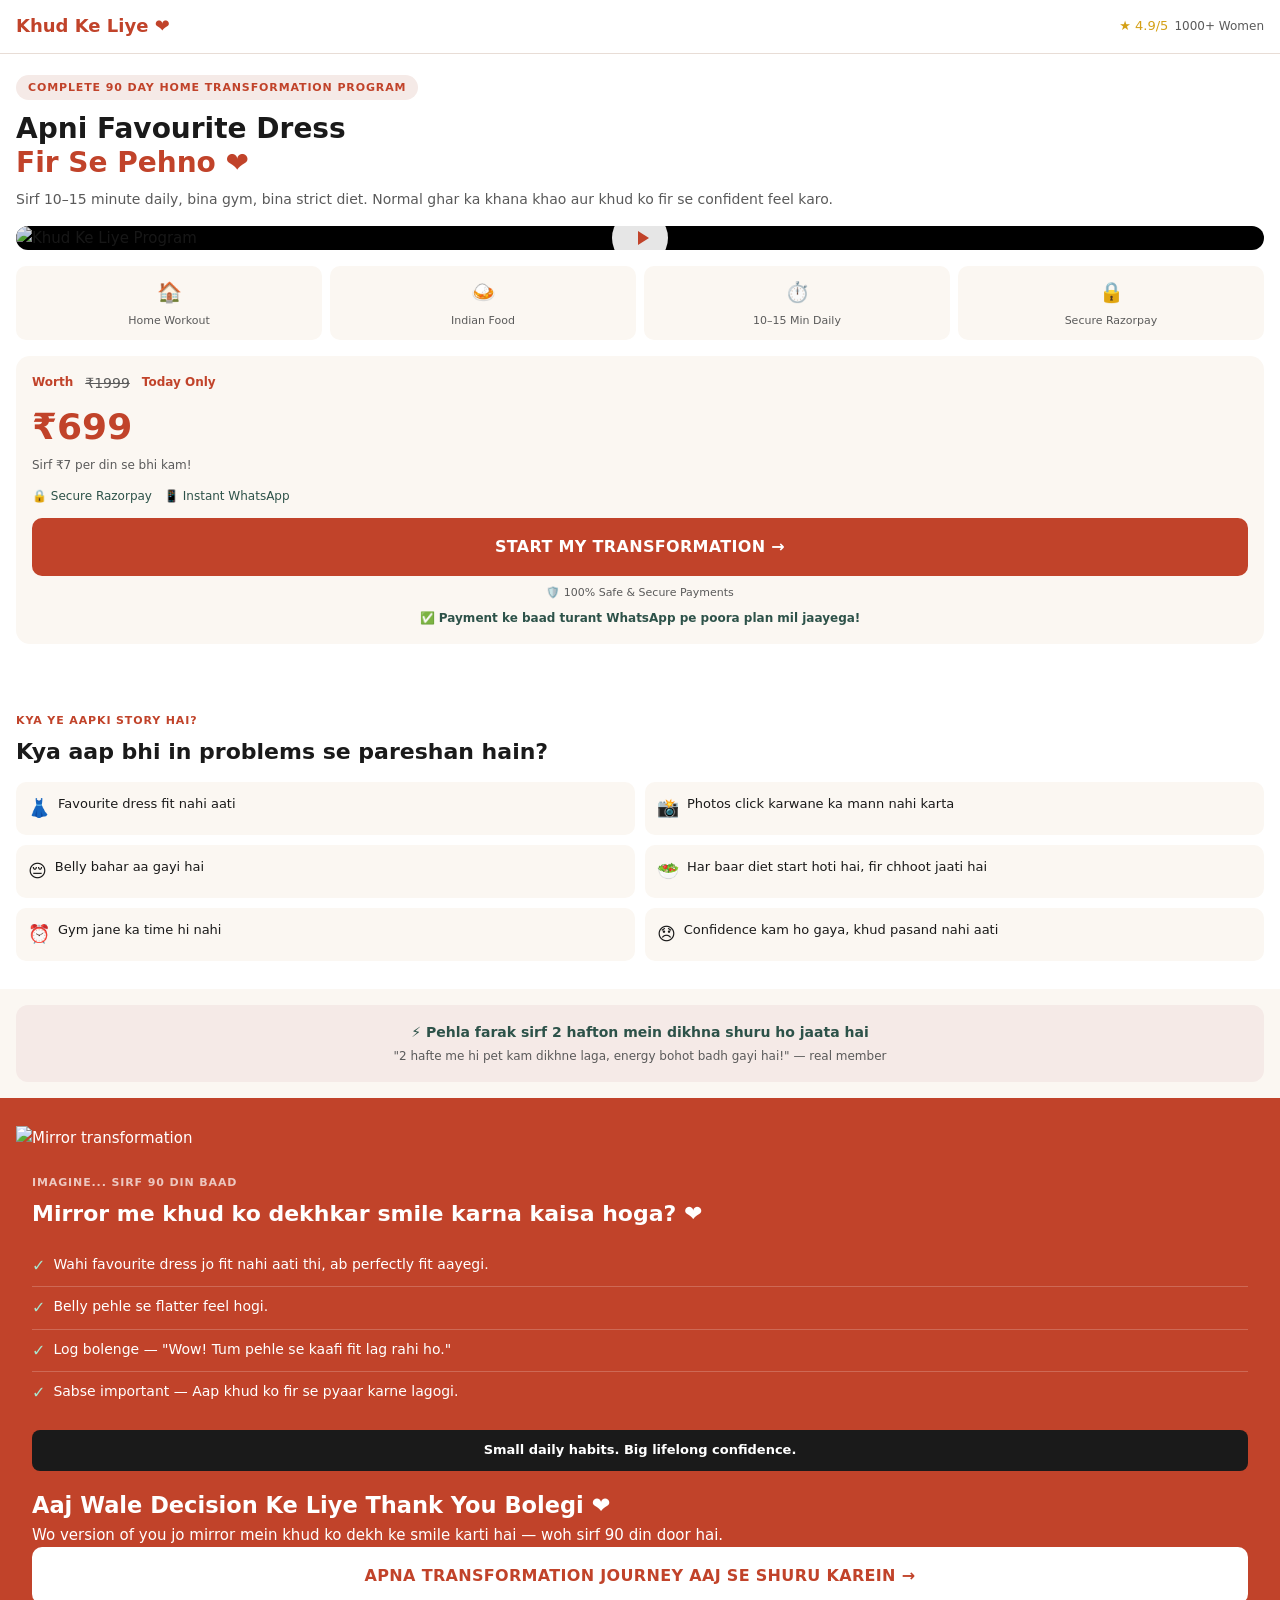
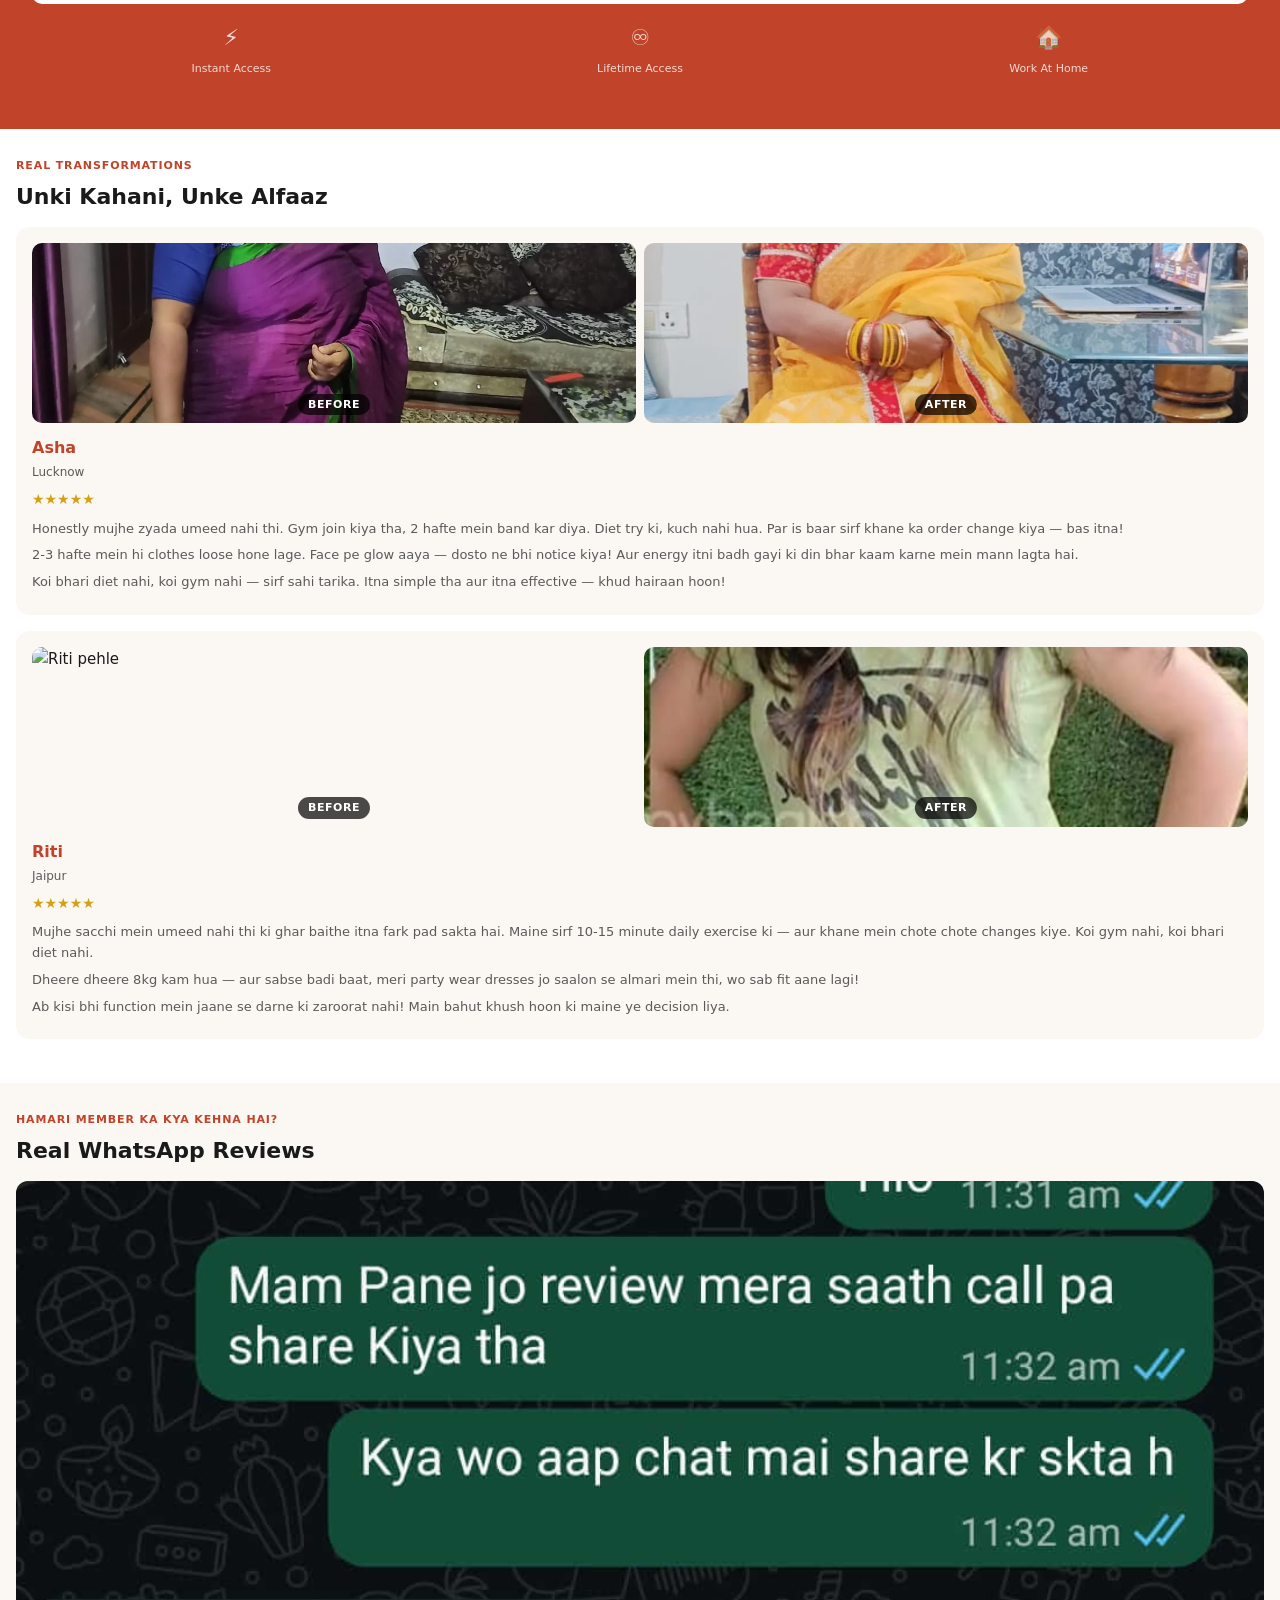
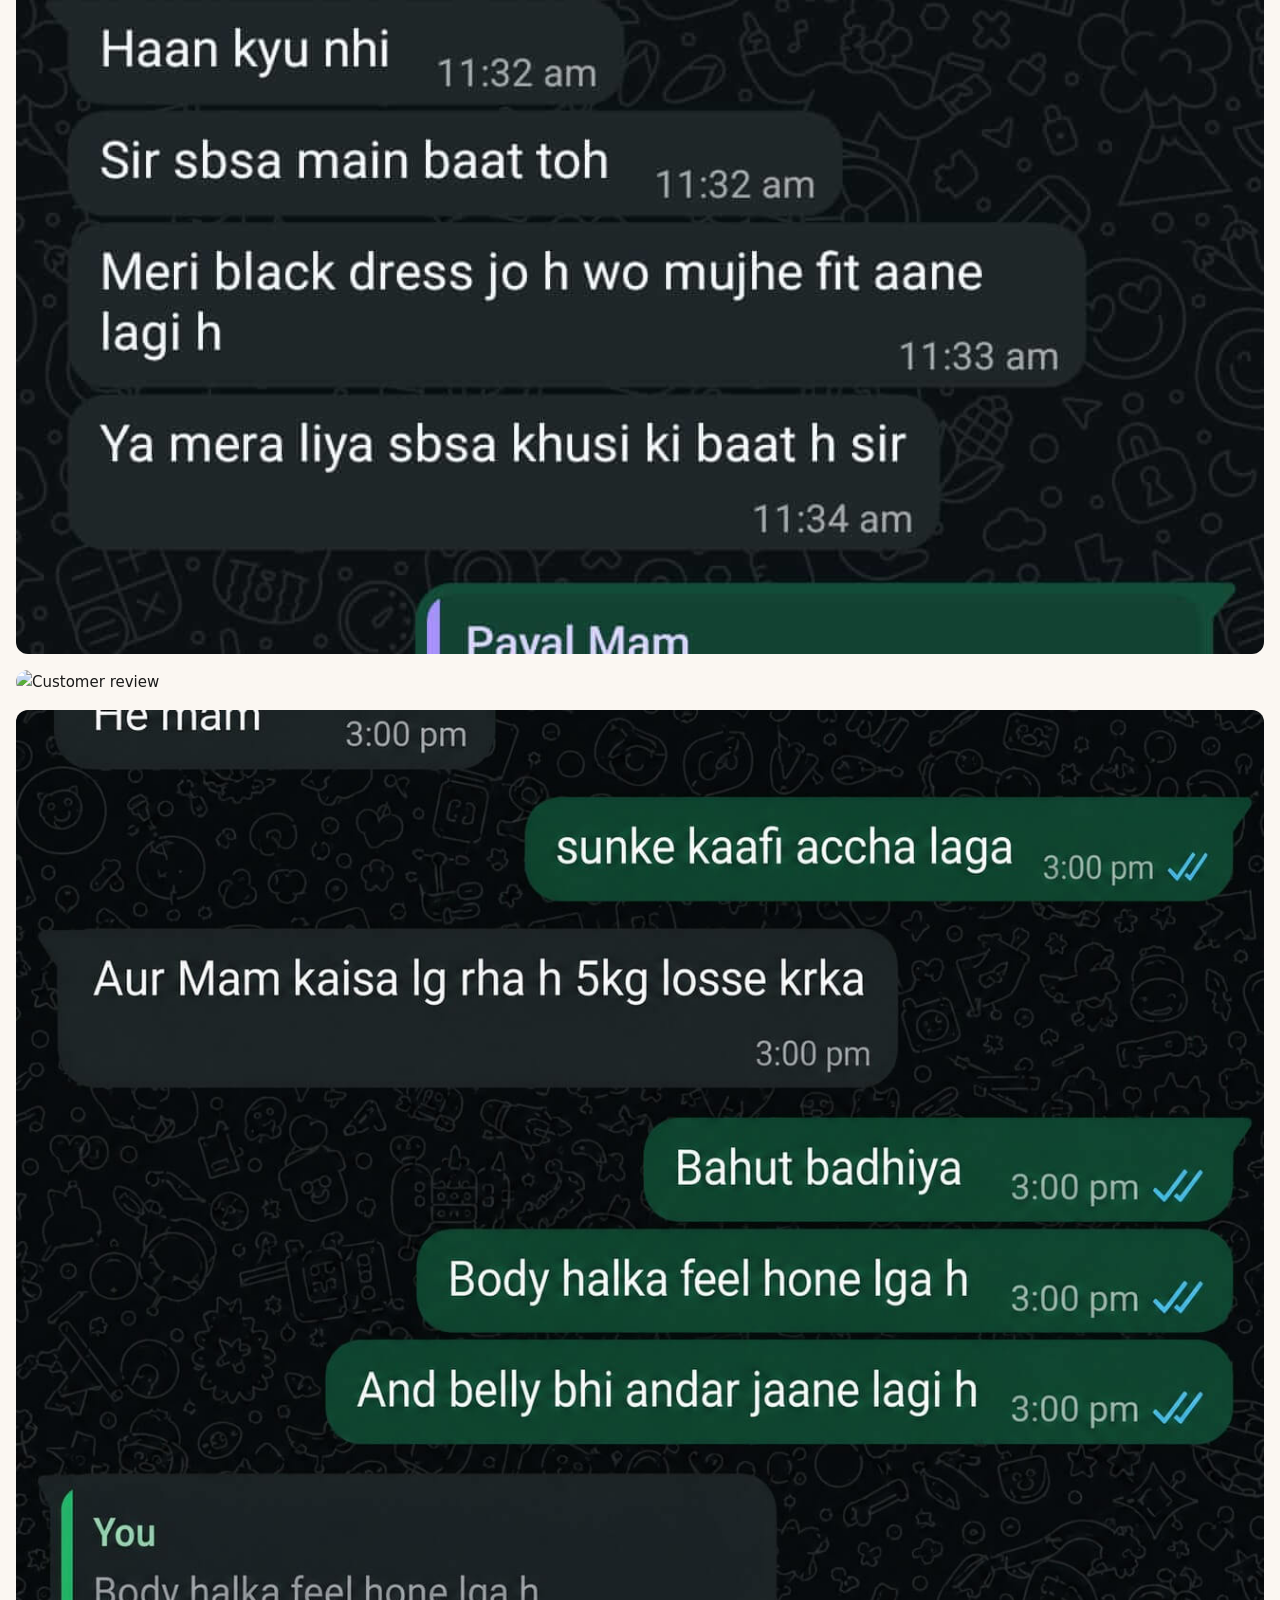
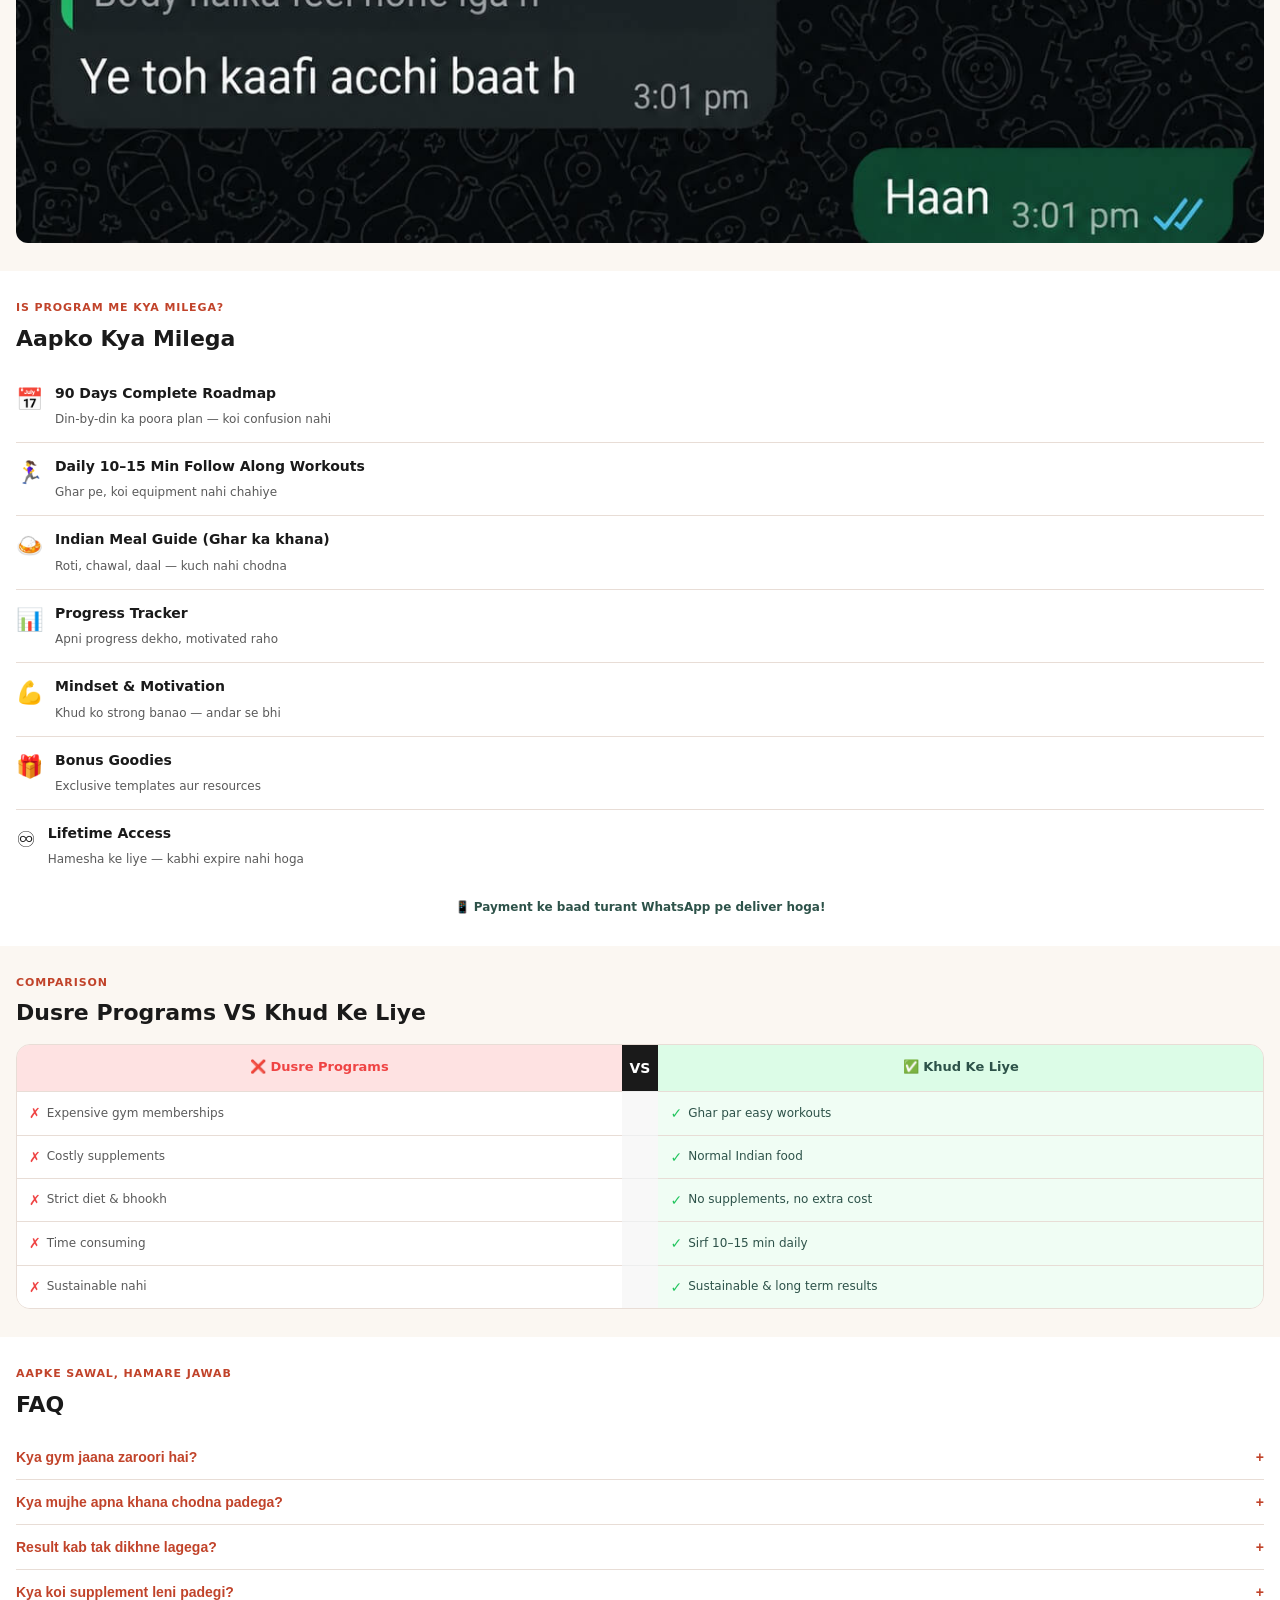
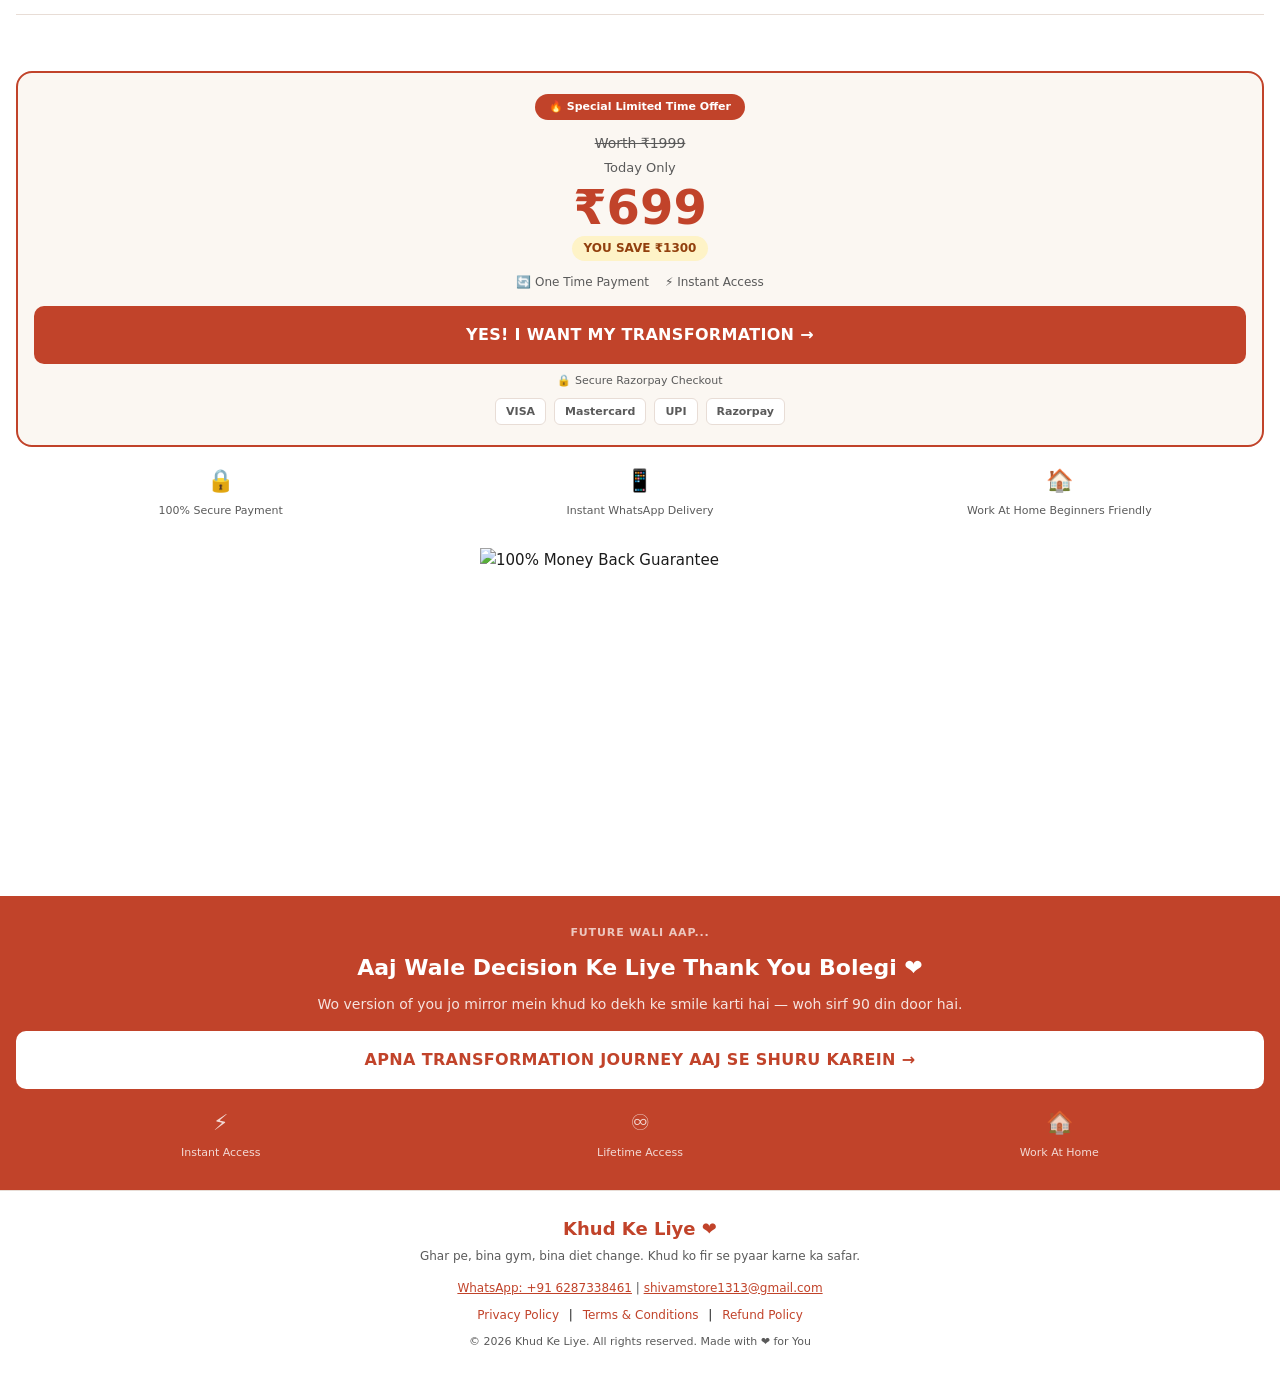
==== commit 9fca1b00: "Update index.html" ====
--- a/index.html
+++ b/index.html
@@ -812,7 +812,7 @@
   <div class="trust-badge"><span>📱</span>Instant WhatsApp Delivery</div>
   <div class="trust-badge"><span>🏠</span>Work At Home Beginners Friendly</div>
 </div>
-<img src="guarantee-badge.png" alt="100% Money Back Guarantee" style="width:260px;height:260px;margin:24px auto 0;display:block;"/>
+<img src="guarantee-badge.png" alt="100% Money Back Guarantee" style="width:320px;height:320px;margin:28px auto 0;display:block;"/>
 </section>
 
 <!-- FUTURE -->
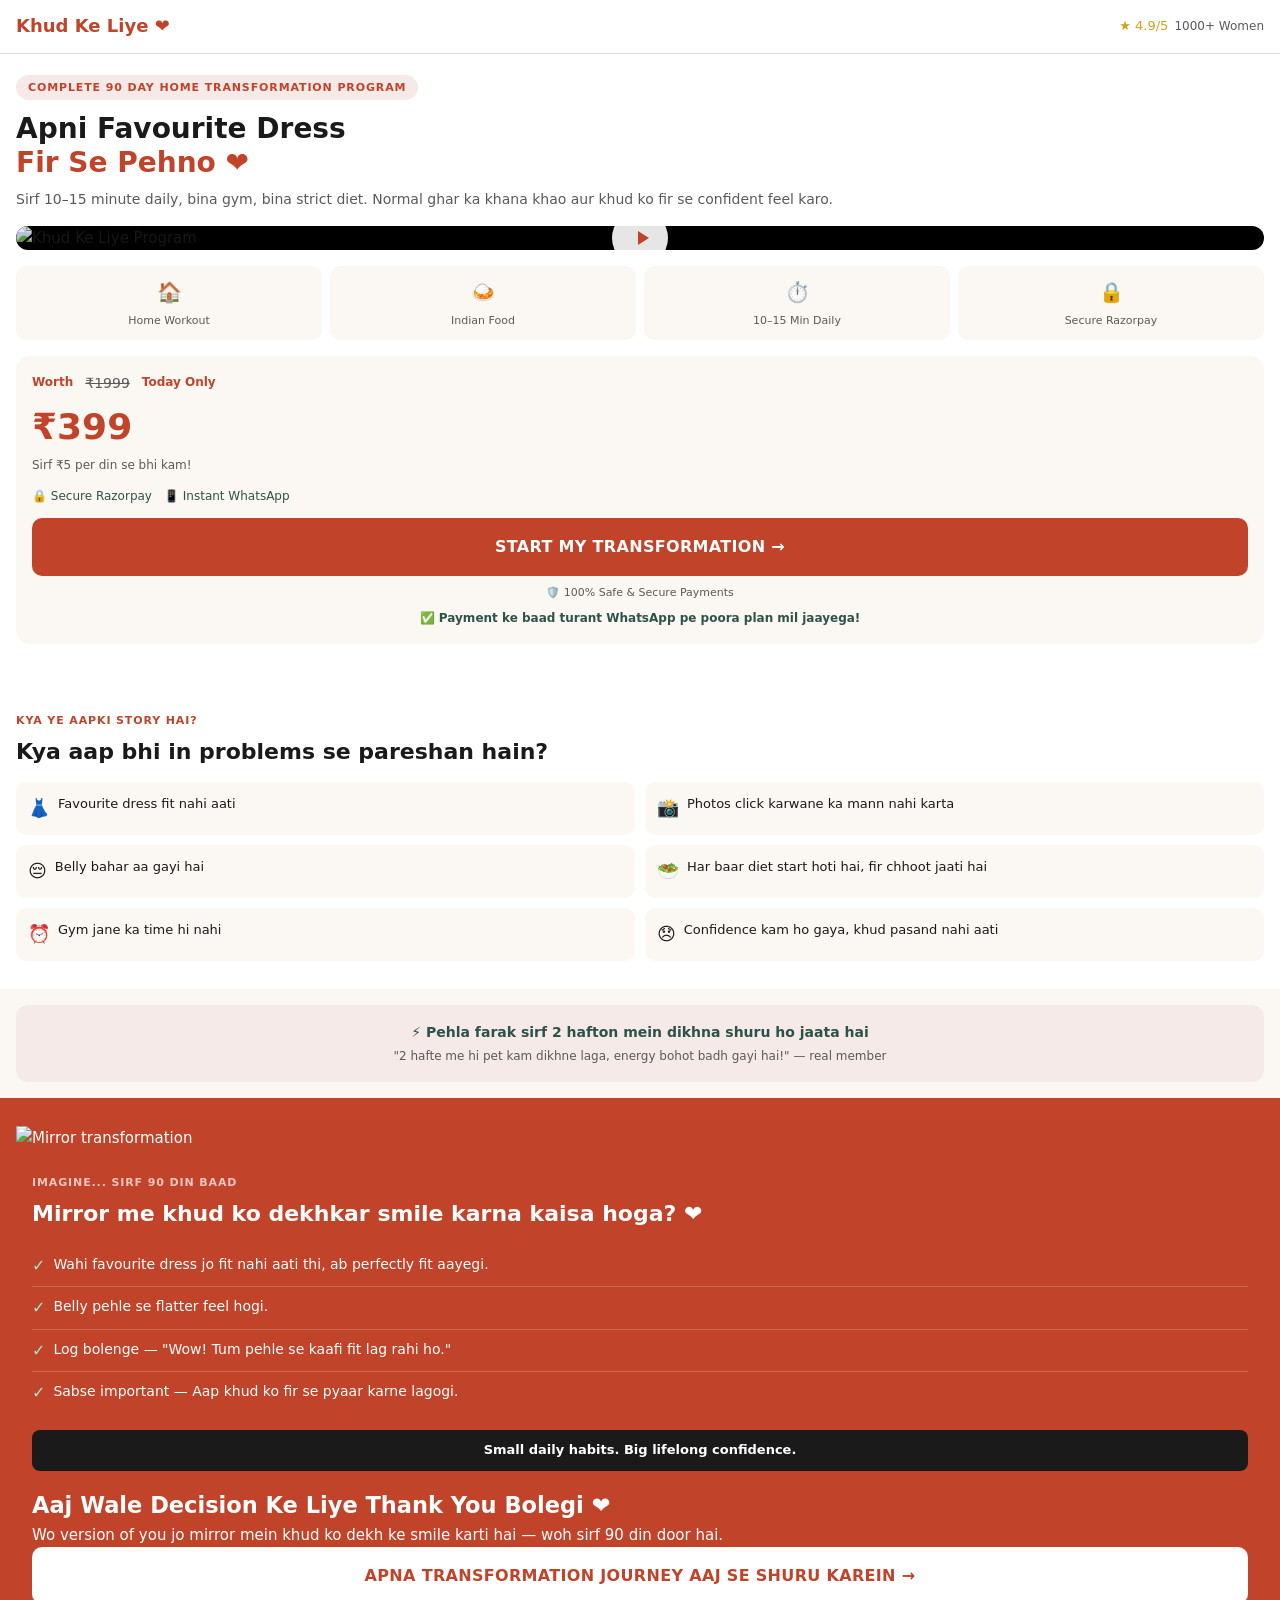
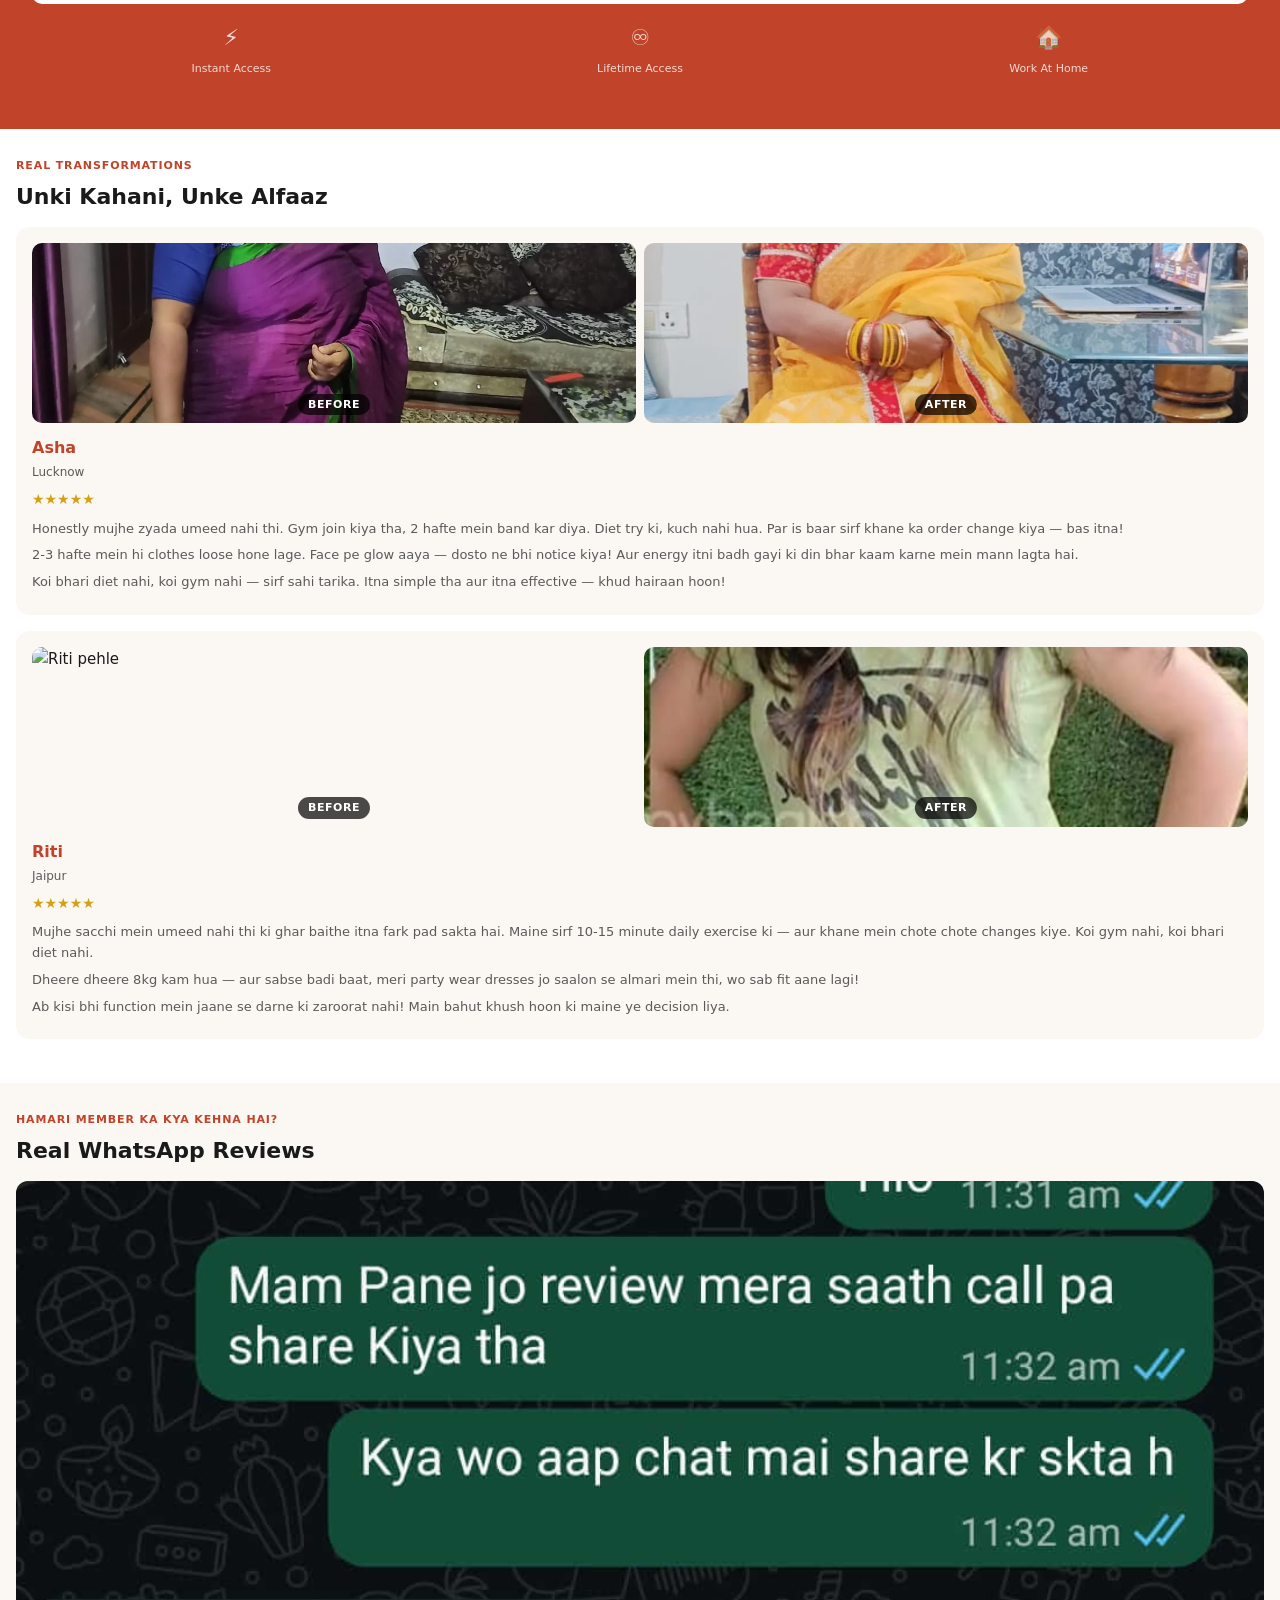
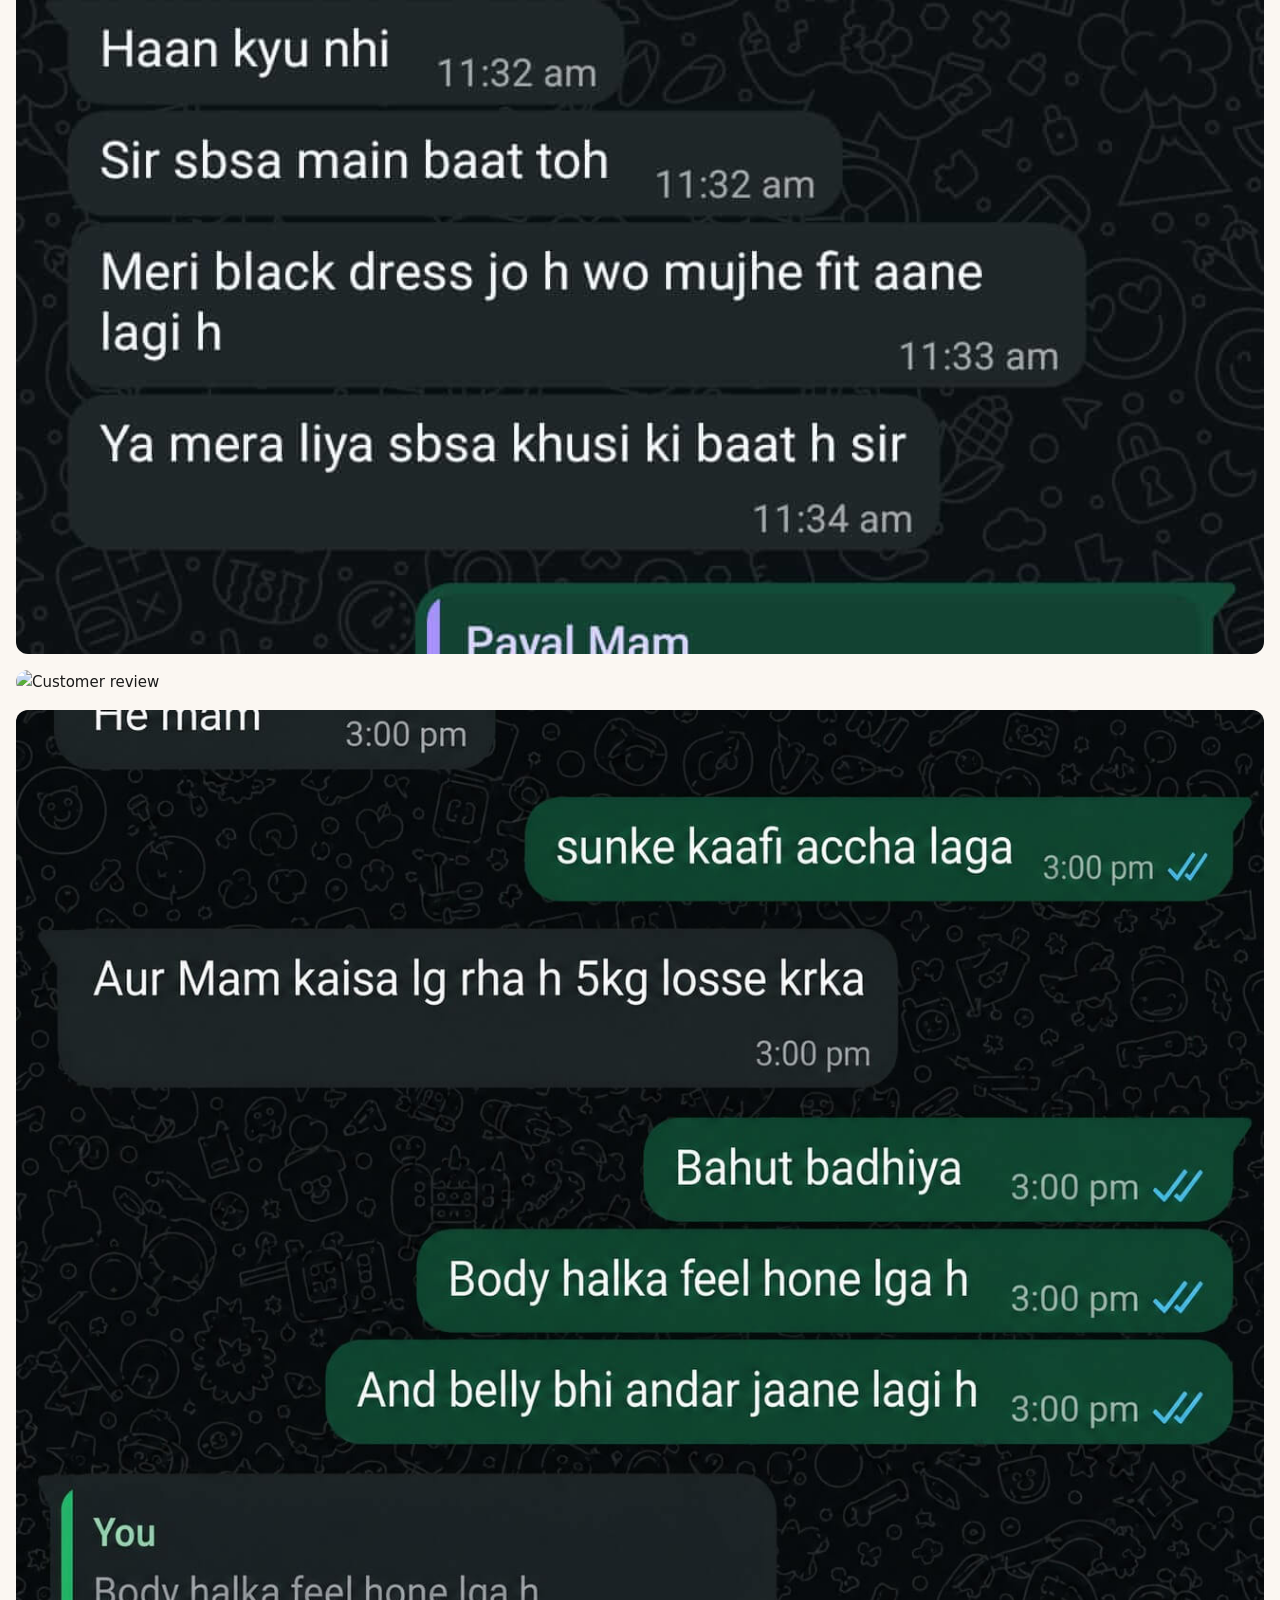
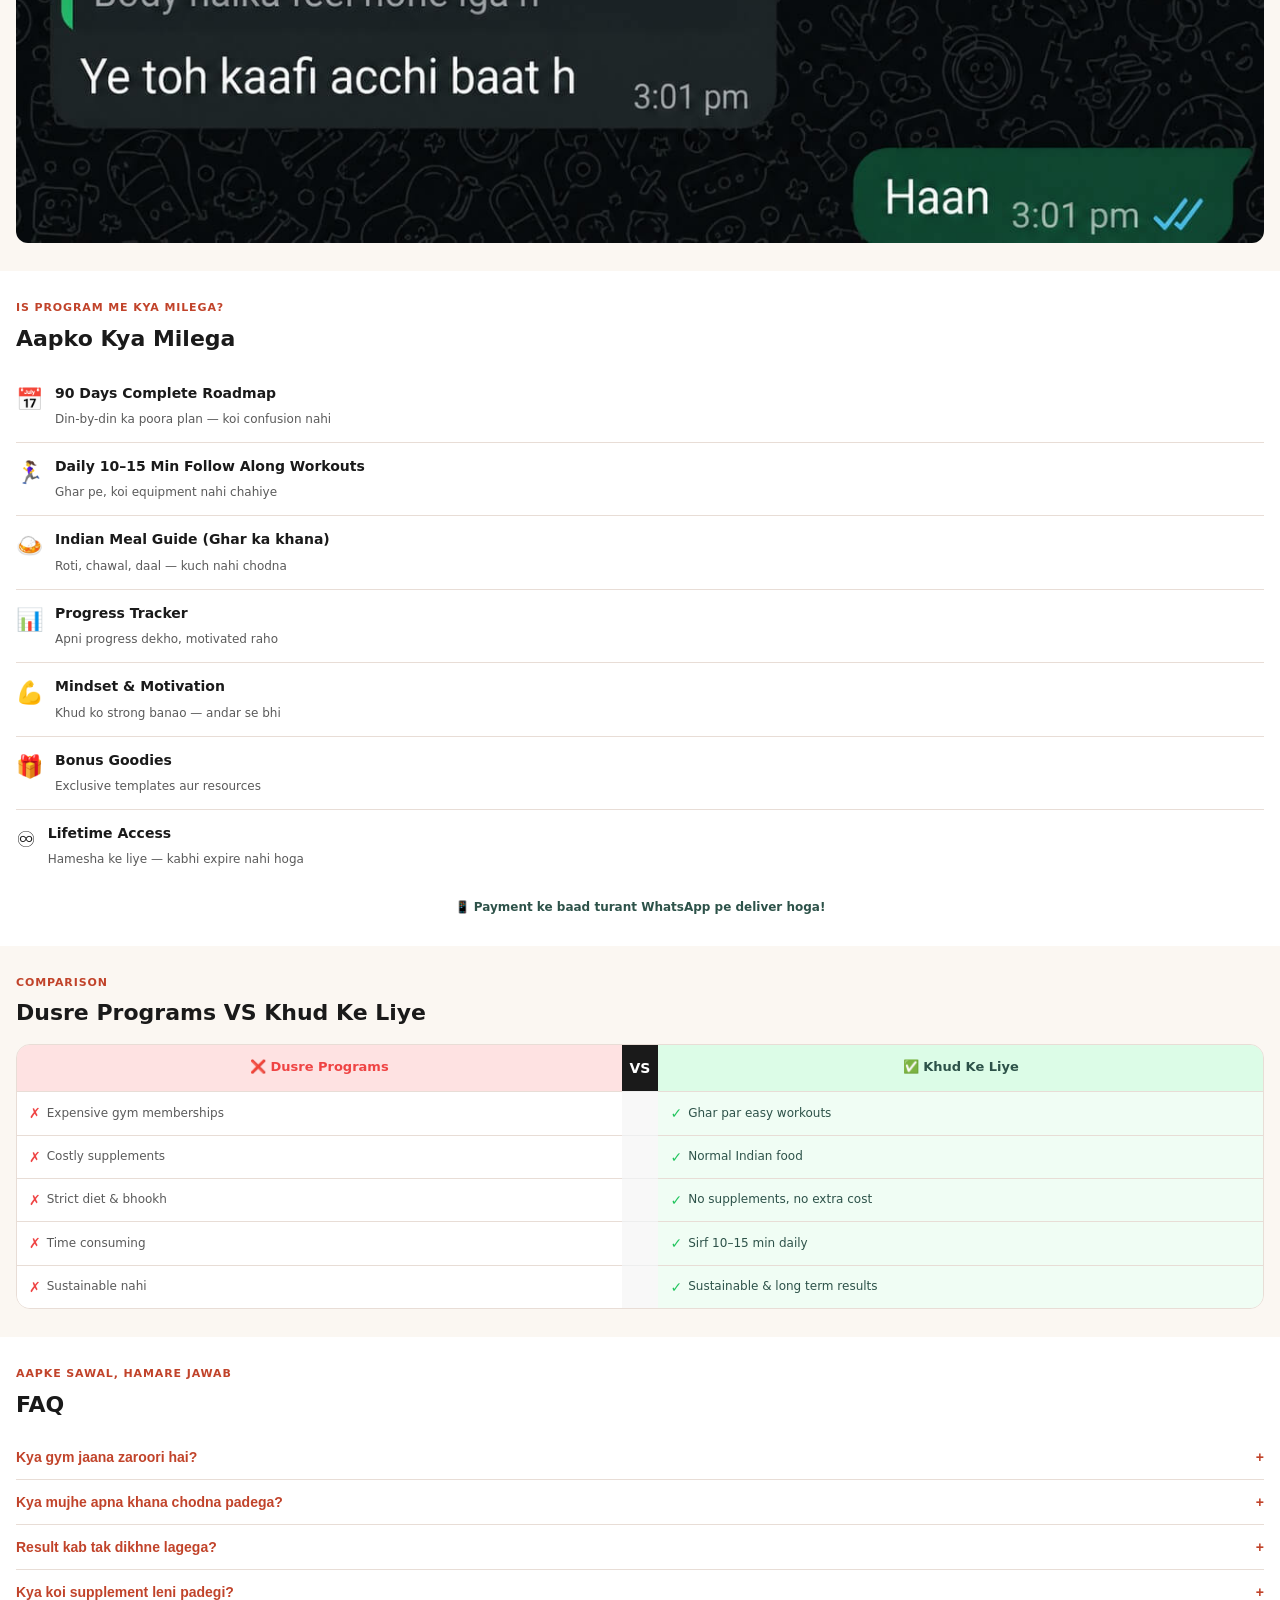
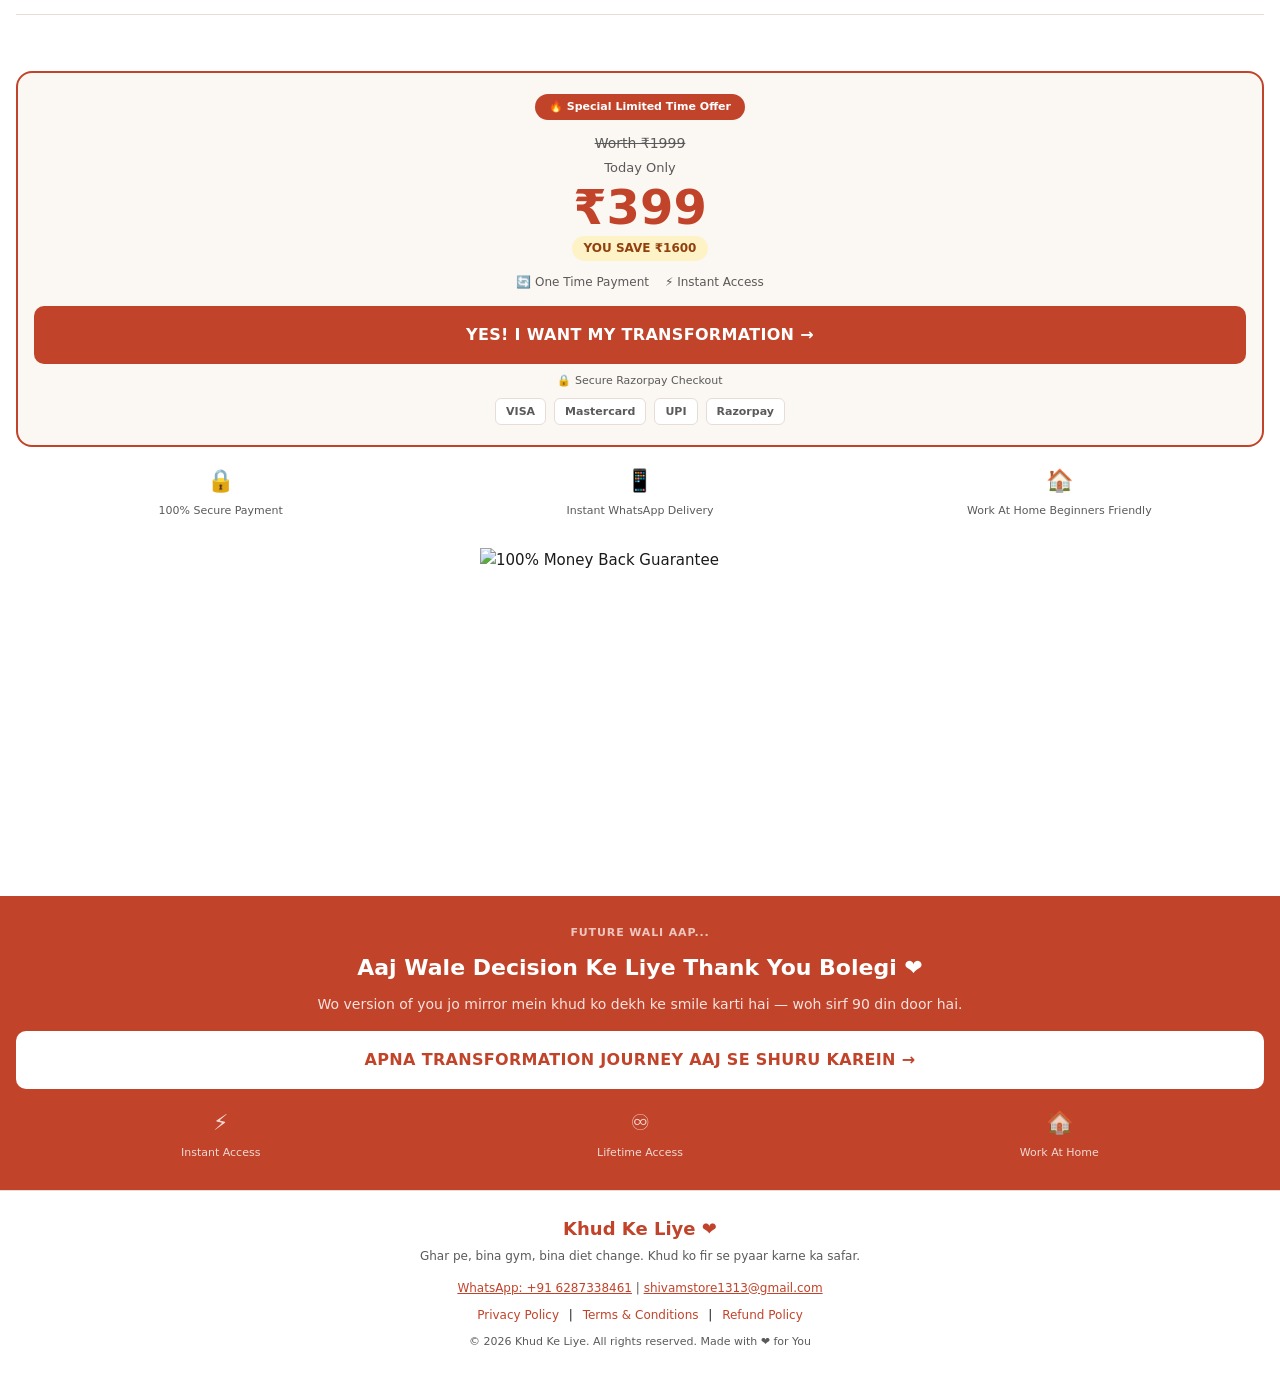
==== commit c0e6ddf3: "Update index.html" ====
--- a/index.html
+++ b/index.html
@@ -582,13 +582,13 @@
       <span class="price-original">₹1999</span>
       <span class="price-label">Today Only</span>
     </div>
-    <div class="price-main">₹699</div>
-    <div class="price-note">Sirf ₹7 per din se bhi kam!</div>
+    <div class="price-main">₹399</div>
+    <div class="price-note">Sirf ₹5 per din se bhi kam!</div>
     <div class="trust-row">
       <span>🔒 Secure Razorpay</span>
       <span>📱 Instant WhatsApp</span>
     </div>
-    <a href="https://rzp.io/rzp/ROb5RFl1" target="_blank" class="btn-primary" onclick="fbq('track', 'InitiateCheckout');">START MY TRANSFORMATION →</a>
+    <a href="https://rzp.io/rzp/GSzFGceg" class="btn-primary" onclick="fbq('track', 'InitiateCheckout');">START MY TRANSFORMATION →</a>
     <div class="btn-secure">🛡️ 100% Safe & Secure Payments</div>
     <div class="delivery-note">✅ Payment ke baad turant WhatsApp pe poora plan mil jaayega!</div>
   </div>
@@ -628,7 +628,7 @@
     <div style="background:#1A1A1A;color:white;padding:10px 16px;border-radius:8px;font-size:13px;font-weight:600;margin-top:16px;text-align:center;">Small daily habits. Big lifelong confidence.</div>
     <h2 style="margin-top:16px;">Aaj Wale Decision Ke Liye Thank You Bolegi ❤️</h2>
     <p>Wo version of you jo mirror mein khud ko dekh ke smile karti hai — woh sirf 90 din door hai.</p>
-    <a href="https://rzp.io/rzp/ROb5RFl1" target="_blank" class="btn-primary" style="background:white;color:var(--terracotta);" onclick="fbq('track', 'InitiateCheckout');">APNA TRANSFORMATION JOURNEY AAJ SE SHURU KAREIN →</a>
+    <a href="https://rzp.io/rzp/GSzFGceg" class="btn-primary" style="background:white;color:var(--terracotta);" onclick="fbq('track', 'InitiateCheckout');">APNA TRANSFORMATION JOURNEY AAJ SE SHURU KAREIN →</a>
     <div class="trust-badges" style="margin-top:16px;">
       <div class="trust-badge" style="color:rgba(255,255,255,0.8);"><span>⚡</span>Instant Access</div>
       <div class="trust-badge" style="color:rgba(255,255,255,0.8);"><span>♾️</span>Lifetime Access</div>
@@ -792,13 +792,13 @@
     <div class="offer-badge">🔥 Special Limited Time Offer</div>
     <div class="offer-original">Worth ₹1999</div>
     <div style="font-size:13px;color:var(--text-soft);margin-bottom:4px;">Today Only</div>
-    <div class="offer-price">₹699</div>
-    <div class="offer-save">YOU SAVE ₹1300</div>
+    <div class="offer-price">₹399</div>
+    <div class="offer-save">YOU SAVE ₹1600</div>
     <div style="display:flex;justify-content:center;gap:16px;font-size:12px;color:var(--text-soft);margin-bottom:14px;">
       <span>🔄 One Time Payment</span>
       <span>⚡ Instant Access</span>
     </div>
-    <a href="https://rzp.io/rzp/ROb5RFl1" target="_blank" class="btn-primary" onclick="fbq('track', 'InitiateCheckout');">YES! I WANT MY TRANSFORMATION →</a>
+    <a href="https://rzp.io/rzp/GSzFGceg" class="btn-primary" onclick="fbq('track', 'InitiateCheckout');">YES! I WANT MY TRANSFORMATION →</a>
     <div class="btn-secure" style="margin-top:8px;">🔒 Secure Razorpay Checkout</div>
     <div class="payment-methods">
       <span class="pm-badge">VISA</span>
@@ -820,7 +820,7 @@
   <div class="section-eyebrow" style="color:rgba(255,255,255,0.7);">Future Wali Aap...</div>
   <h2>Aaj Wale Decision Ke Liye Thank You Bolegi ❤️</h2>
   <p>Wo version of you jo mirror mein khud ko dekh ke smile karti hai — woh sirf 90 din door hai.</p>
-  <a href="https://rzp.io/rzp/ROb5RFl1" target="_blank" class="btn-primary" style="background:white;color:var(--terracotta);" onclick="fbq('track', 'InitiateCheckout');">APNA TRANSFORMATION JOURNEY AAJ SE SHURU KAREIN →</a>
+  <a href="https://rzp.io/rzp/GSzFGceg" class="btn-primary" style="background:white;color:var(--terracotta);" onclick="fbq('track', 'InitiateCheckout');">APNA TRANSFORMATION JOURNEY AAJ SE SHURU KAREIN →</a>
   <div class="trust-badges" style="margin-top:16px;">
     <div class="trust-badge" style="color:rgba(255,255,255,0.8);"><span>⚡</span>Instant Access</div>
     <div class="trust-badge" style="color:rgba(255,255,255,0.8);"><span>♾️</span>Lifetime Access</div>
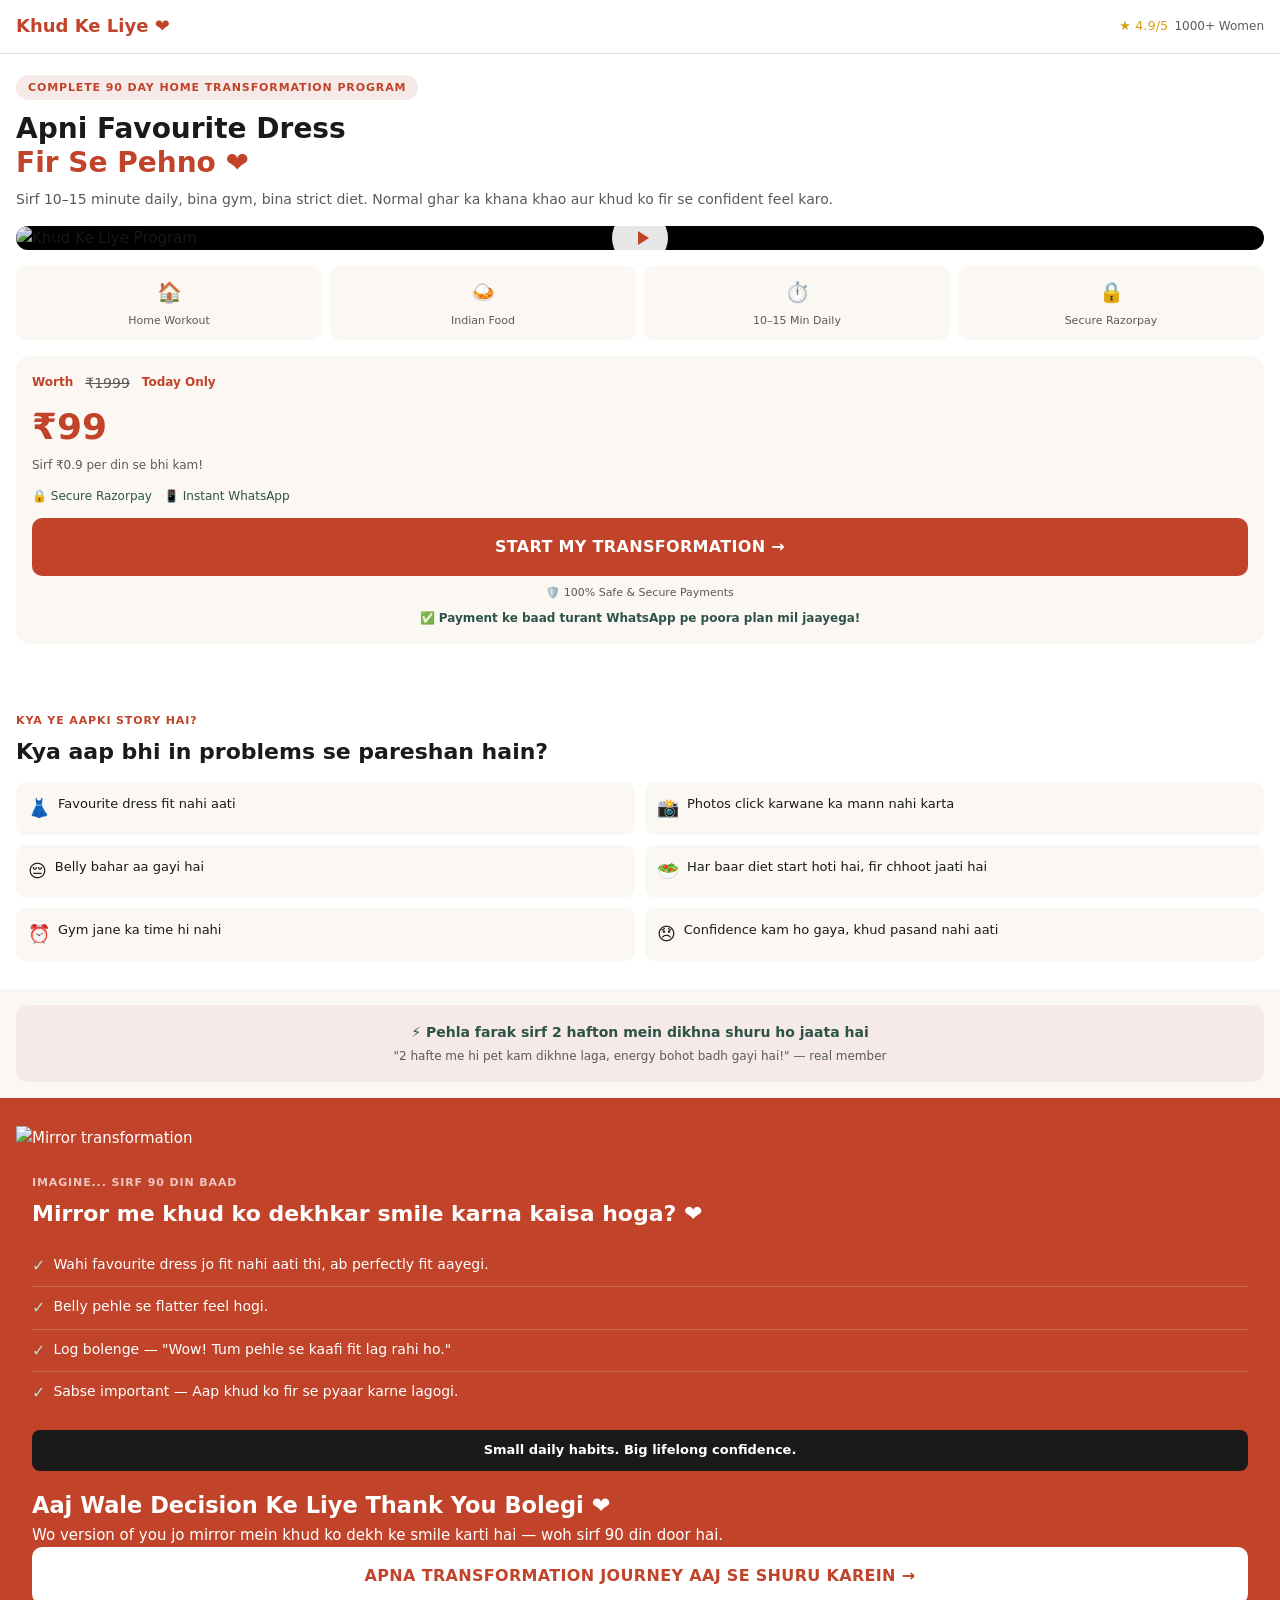
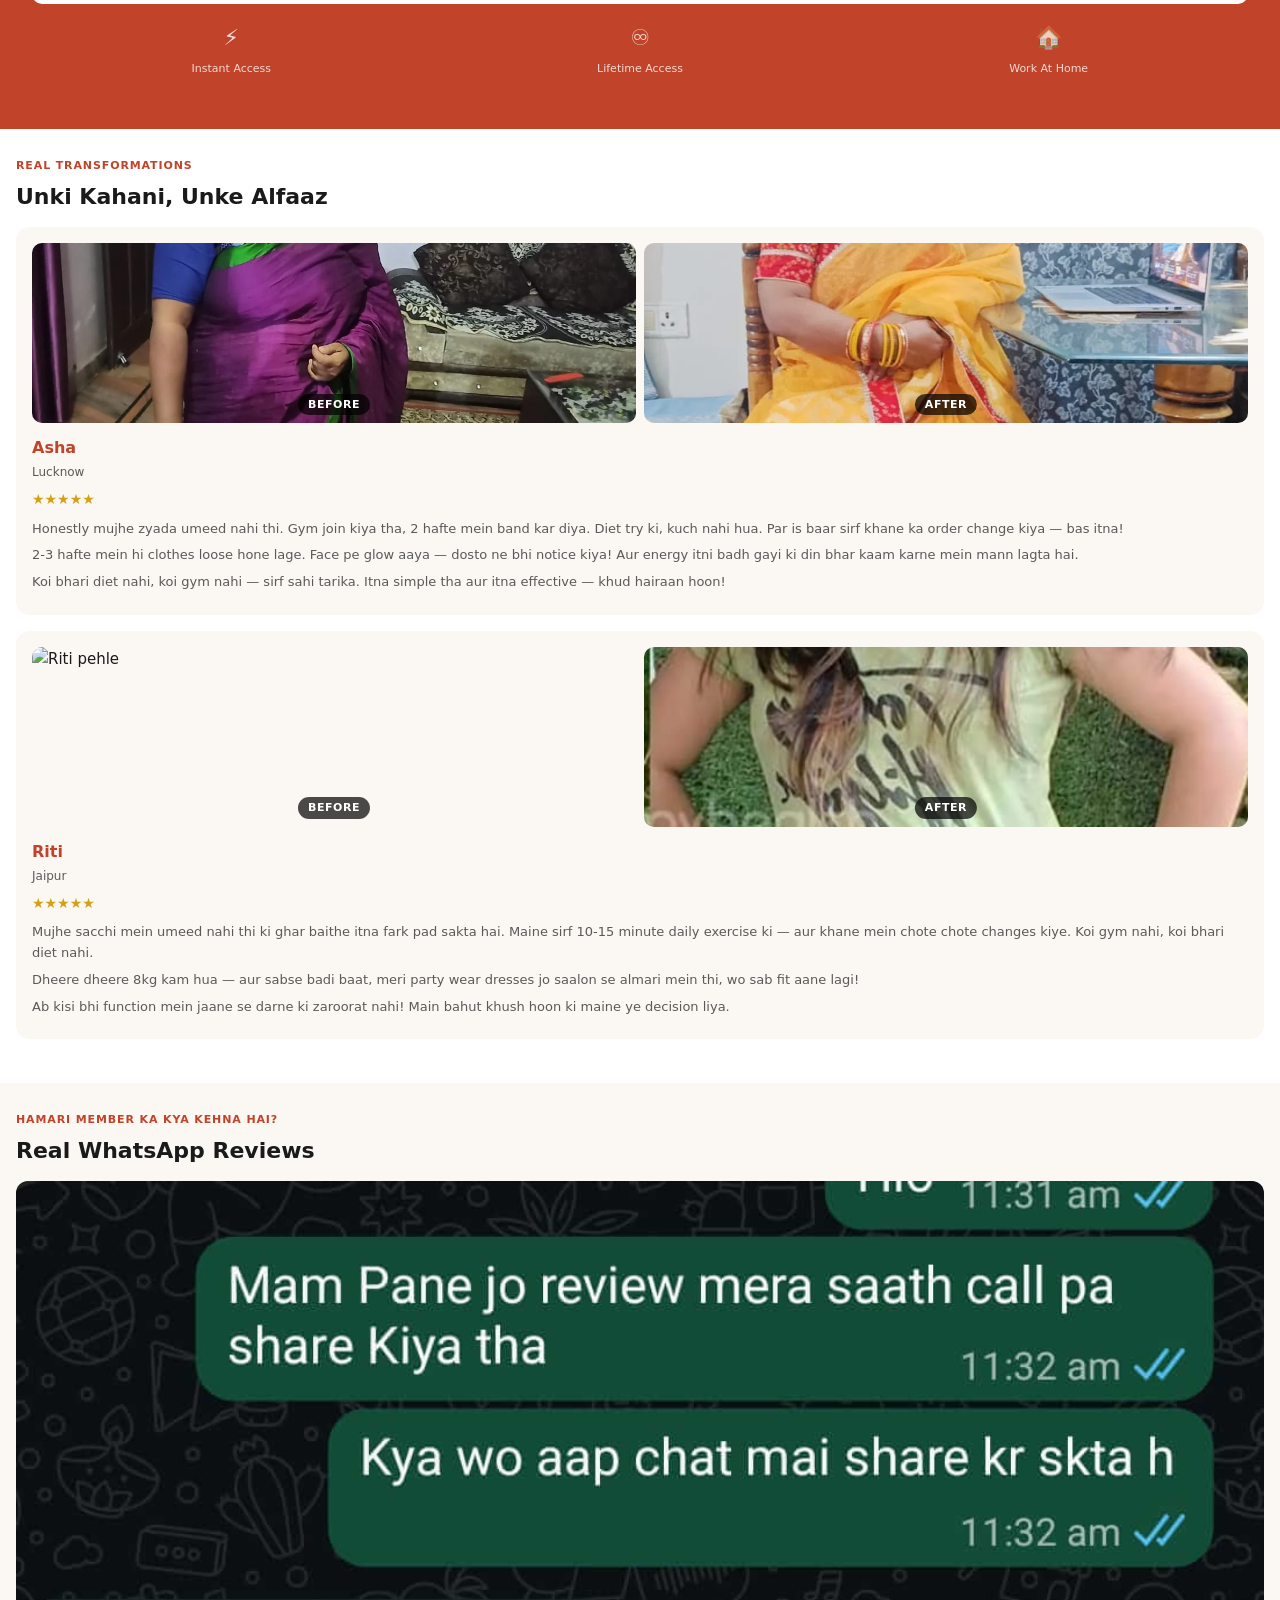
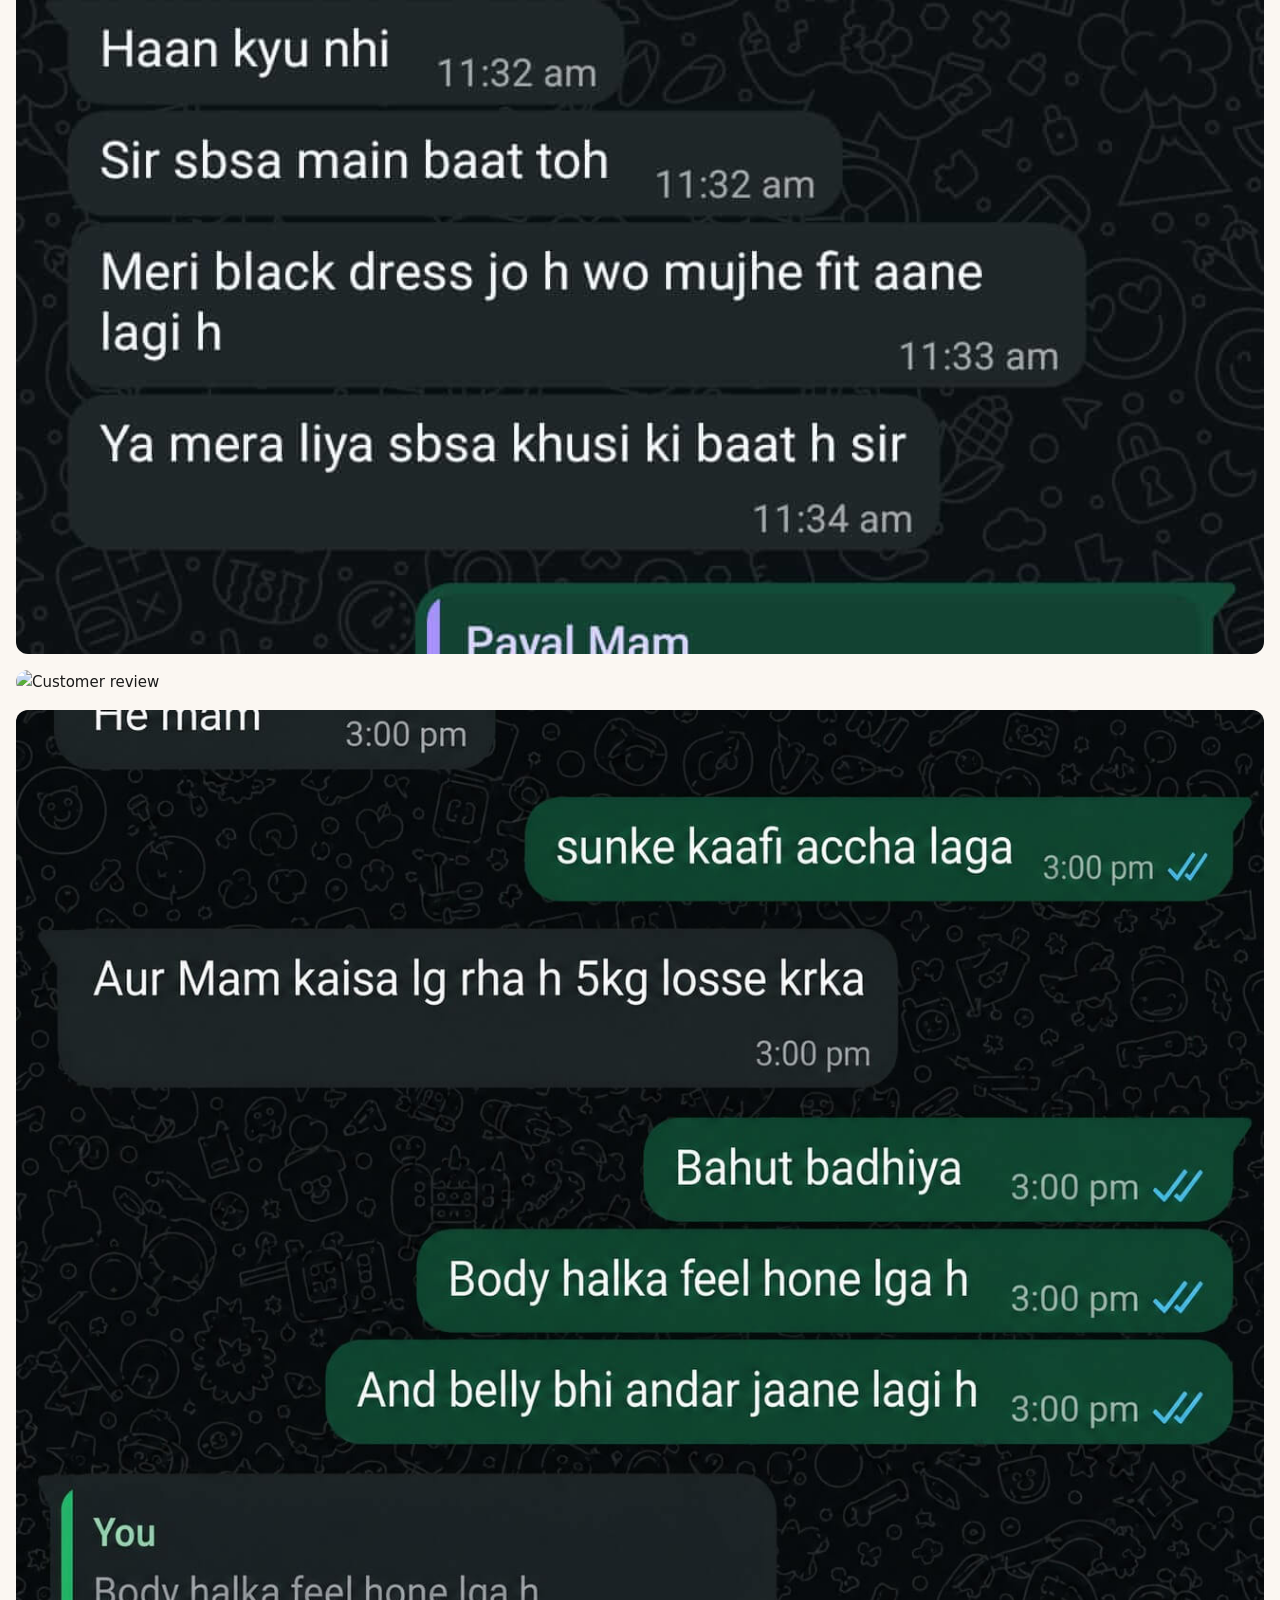
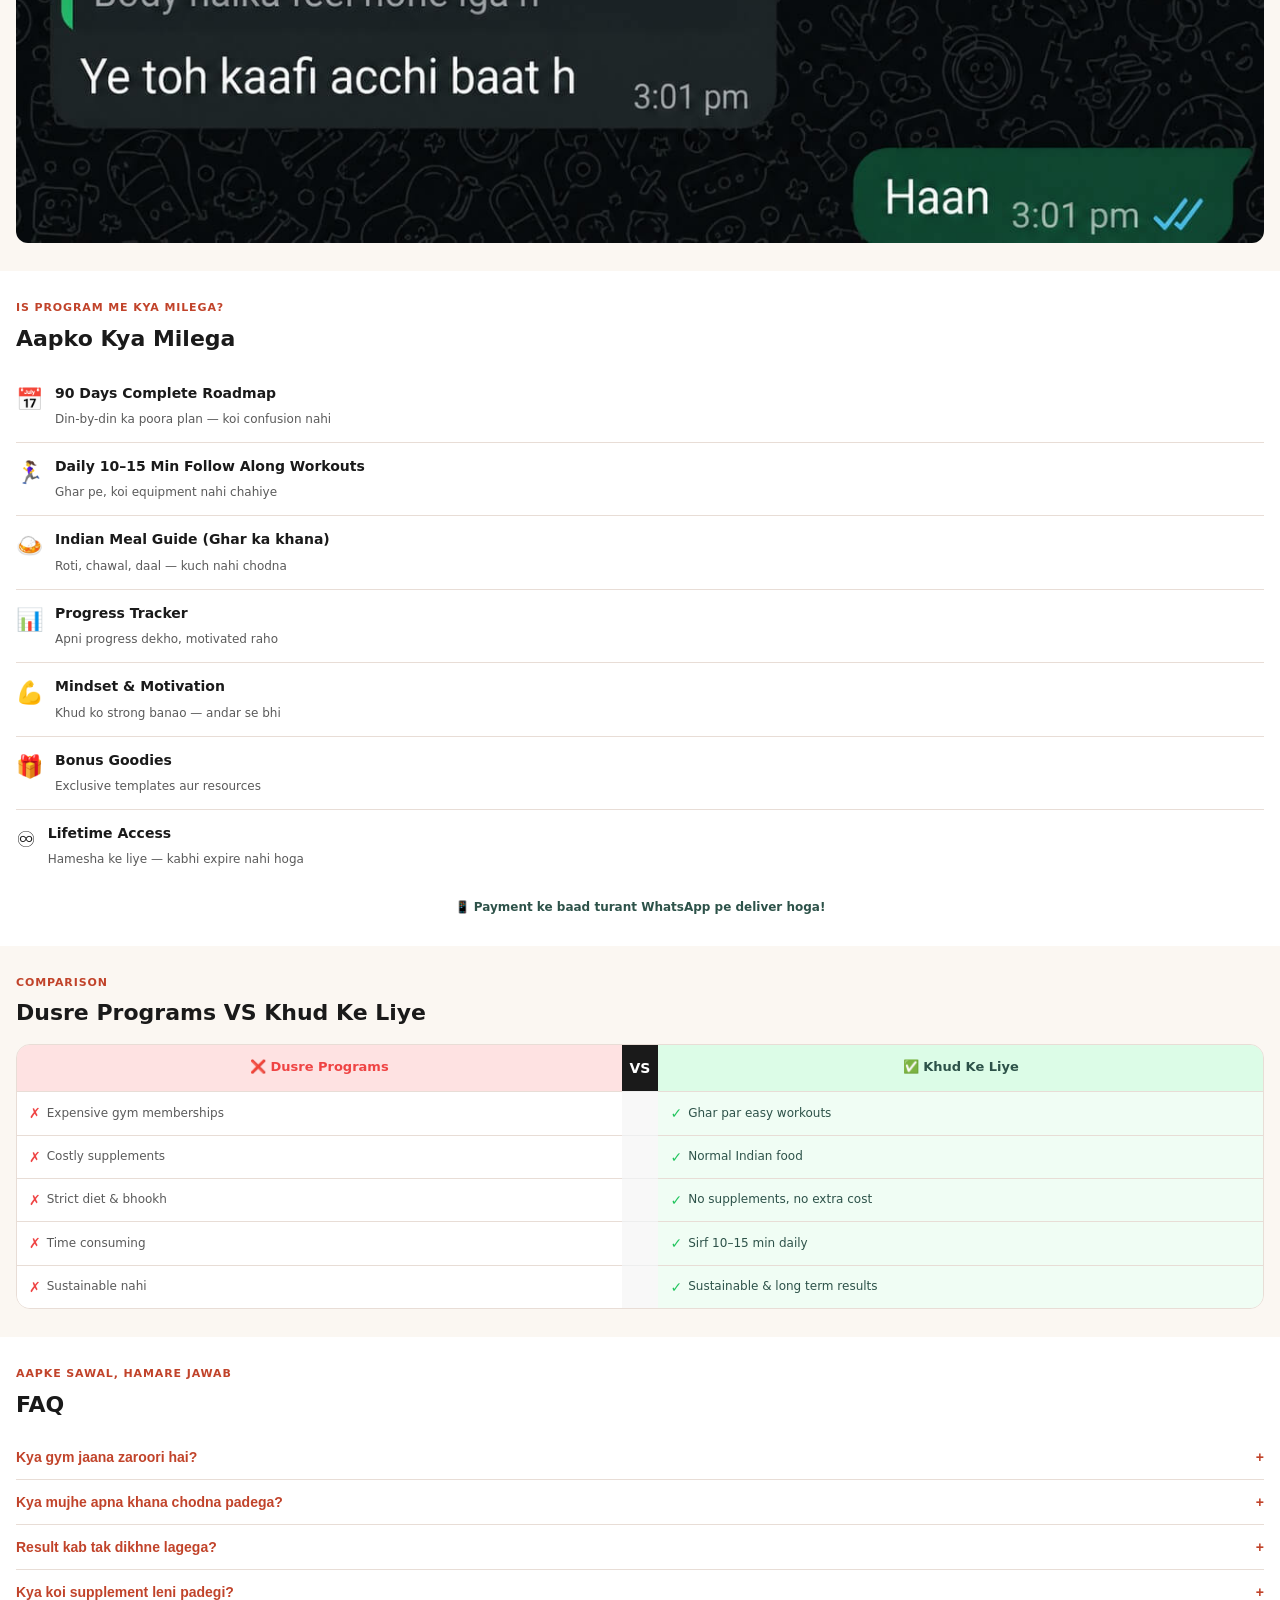
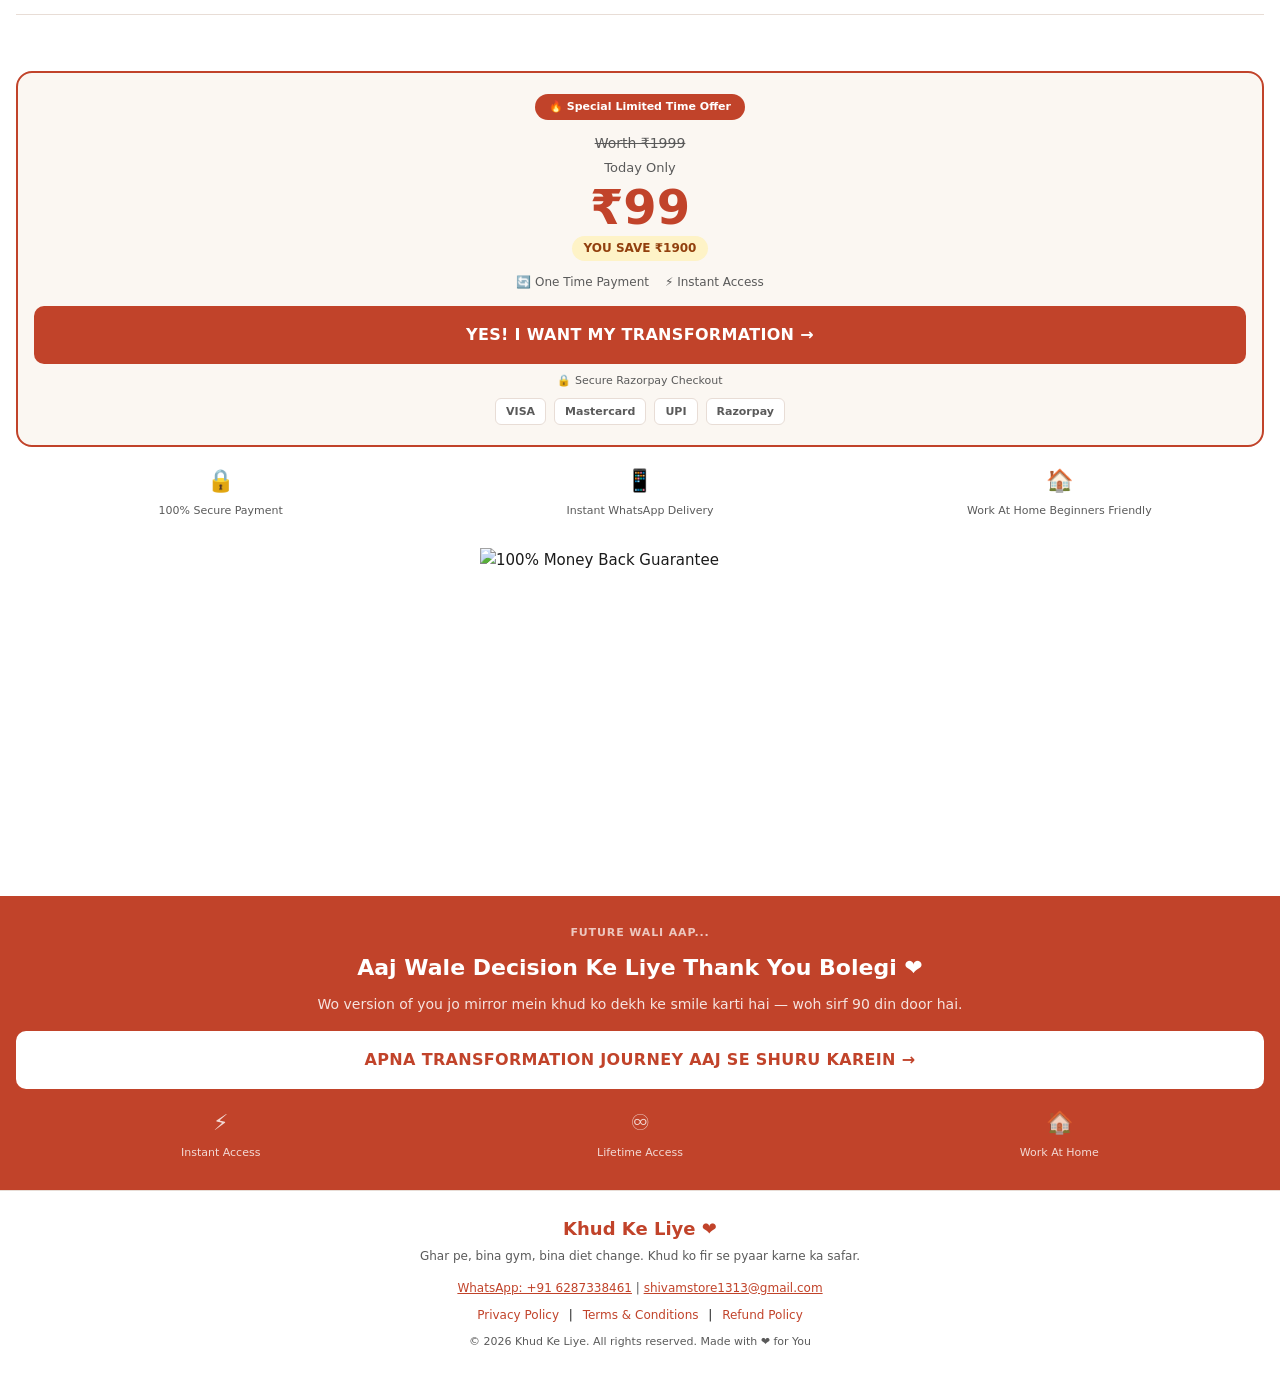
==== commit 0a72b5e2: "Update index.html" ====
--- a/index.html
+++ b/index.html
@@ -582,13 +582,13 @@
       <span class="price-original">₹1999</span>
       <span class="price-label">Today Only</span>
     </div>
-    <div class="price-main">₹399</div>
-    <div class="price-note">Sirf ₹5 per din se bhi kam!</div>
+    <div class="price-main">₹99</div>
+    <div class="price-note">Sirf ₹0.9 per din se bhi kam!</div>
     <div class="trust-row">
       <span>🔒 Secure Razorpay</span>
       <span>📱 Instant WhatsApp</span>
     </div>
-    <a href="https://rzp.io/rzp/GSzFGceg" class="btn-primary" onclick="fbq('track', 'InitiateCheckout');">START MY TRANSFORMATION →</a>
+    <a href="https://razorpay.me/@shivamkumar2611?amount=CVDUr6Uxp2FOGZGwAHntNg%3D%3D" class="btn-primary" onclick="fbq('track', 'InitiateCheckout');">START MY TRANSFORMATION →</a>
     <div class="btn-secure">🛡️ 100% Safe & Secure Payments</div>
     <div class="delivery-note">✅ Payment ke baad turant WhatsApp pe poora plan mil jaayega!</div>
   </div>
@@ -628,7 +628,7 @@
     <div style="background:#1A1A1A;color:white;padding:10px 16px;border-radius:8px;font-size:13px;font-weight:600;margin-top:16px;text-align:center;">Small daily habits. Big lifelong confidence.</div>
     <h2 style="margin-top:16px;">Aaj Wale Decision Ke Liye Thank You Bolegi ❤️</h2>
     <p>Wo version of you jo mirror mein khud ko dekh ke smile karti hai — woh sirf 90 din door hai.</p>
-    <a href="https://rzp.io/rzp/GSzFGceg" class="btn-primary" style="background:white;color:var(--terracotta);" onclick="fbq('track', 'InitiateCheckout');">APNA TRANSFORMATION JOURNEY AAJ SE SHURU KAREIN →</a>
+    <a href="https://razorpay.me/@shivamkumar2611?amount=CVDUr6Uxp2FOGZGwAHntNg%3D%3D" class="btn-primary" style="background:white;color:var(--terracotta);" onclick="fbq('track', 'InitiateCheckout');">APNA TRANSFORMATION JOURNEY AAJ SE SHURU KAREIN →</a>
     <div class="trust-badges" style="margin-top:16px;">
       <div class="trust-badge" style="color:rgba(255,255,255,0.8);"><span>⚡</span>Instant Access</div>
       <div class="trust-badge" style="color:rgba(255,255,255,0.8);"><span>♾️</span>Lifetime Access</div>
@@ -792,13 +792,13 @@
     <div class="offer-badge">🔥 Special Limited Time Offer</div>
     <div class="offer-original">Worth ₹1999</div>
     <div style="font-size:13px;color:var(--text-soft);margin-bottom:4px;">Today Only</div>
-    <div class="offer-price">₹399</div>
-    <div class="offer-save">YOU SAVE ₹1600</div>
+    <div class="offer-price">₹99</div>
+    <div class="offer-save">YOU SAVE ₹1900</div>
     <div style="display:flex;justify-content:center;gap:16px;font-size:12px;color:var(--text-soft);margin-bottom:14px;">
       <span>🔄 One Time Payment</span>
       <span>⚡ Instant Access</span>
     </div>
-    <a href="https://rzp.io/rzp/GSzFGceg" class="btn-primary" onclick="fbq('track', 'InitiateCheckout');">YES! I WANT MY TRANSFORMATION →</a>
+    <a href="https://razorpay.me/@shivamkumar2611?amount=CVDUr6Uxp2FOGZGwAHntNg%3D%3D" class="btn-primary" onclick="fbq('track', 'InitiateCheckout');">YES! I WANT MY TRANSFORMATION →</a>
     <div class="btn-secure" style="margin-top:8px;">🔒 Secure Razorpay Checkout</div>
     <div class="payment-methods">
       <span class="pm-badge">VISA</span>
@@ -820,7 +820,7 @@
   <div class="section-eyebrow" style="color:rgba(255,255,255,0.7);">Future Wali Aap...</div>
   <h2>Aaj Wale Decision Ke Liye Thank You Bolegi ❤️</h2>
   <p>Wo version of you jo mirror mein khud ko dekh ke smile karti hai — woh sirf 90 din door hai.</p>
-  <a href="https://rzp.io/rzp/GSzFGceg" class="btn-primary" style="background:white;color:var(--terracotta);" onclick="fbq('track', 'InitiateCheckout');">APNA TRANSFORMATION JOURNEY AAJ SE SHURU KAREIN →</a>
+  <a href="https://razorpay.me/@shivamkumar2611?amount=CVDUr6Uxp2FOGZGwAHntNg%3D%3D" class="btn-primary" style="background:white;color:var(--terracotta);" onclick="fbq('track', 'InitiateCheckout');">APNA TRANSFORMATION JOURNEY AAJ SE SHURU KAREIN →</a>
   <div class="trust-badges" style="margin-top:16px;">
     <div class="trust-badge" style="color:rgba(255,255,255,0.8);"><span>⚡</span>Instant Access</div>
     <div class="trust-badge" style="color:rgba(255,255,255,0.8);"><span>♾️</span>Lifetime Access</div>
